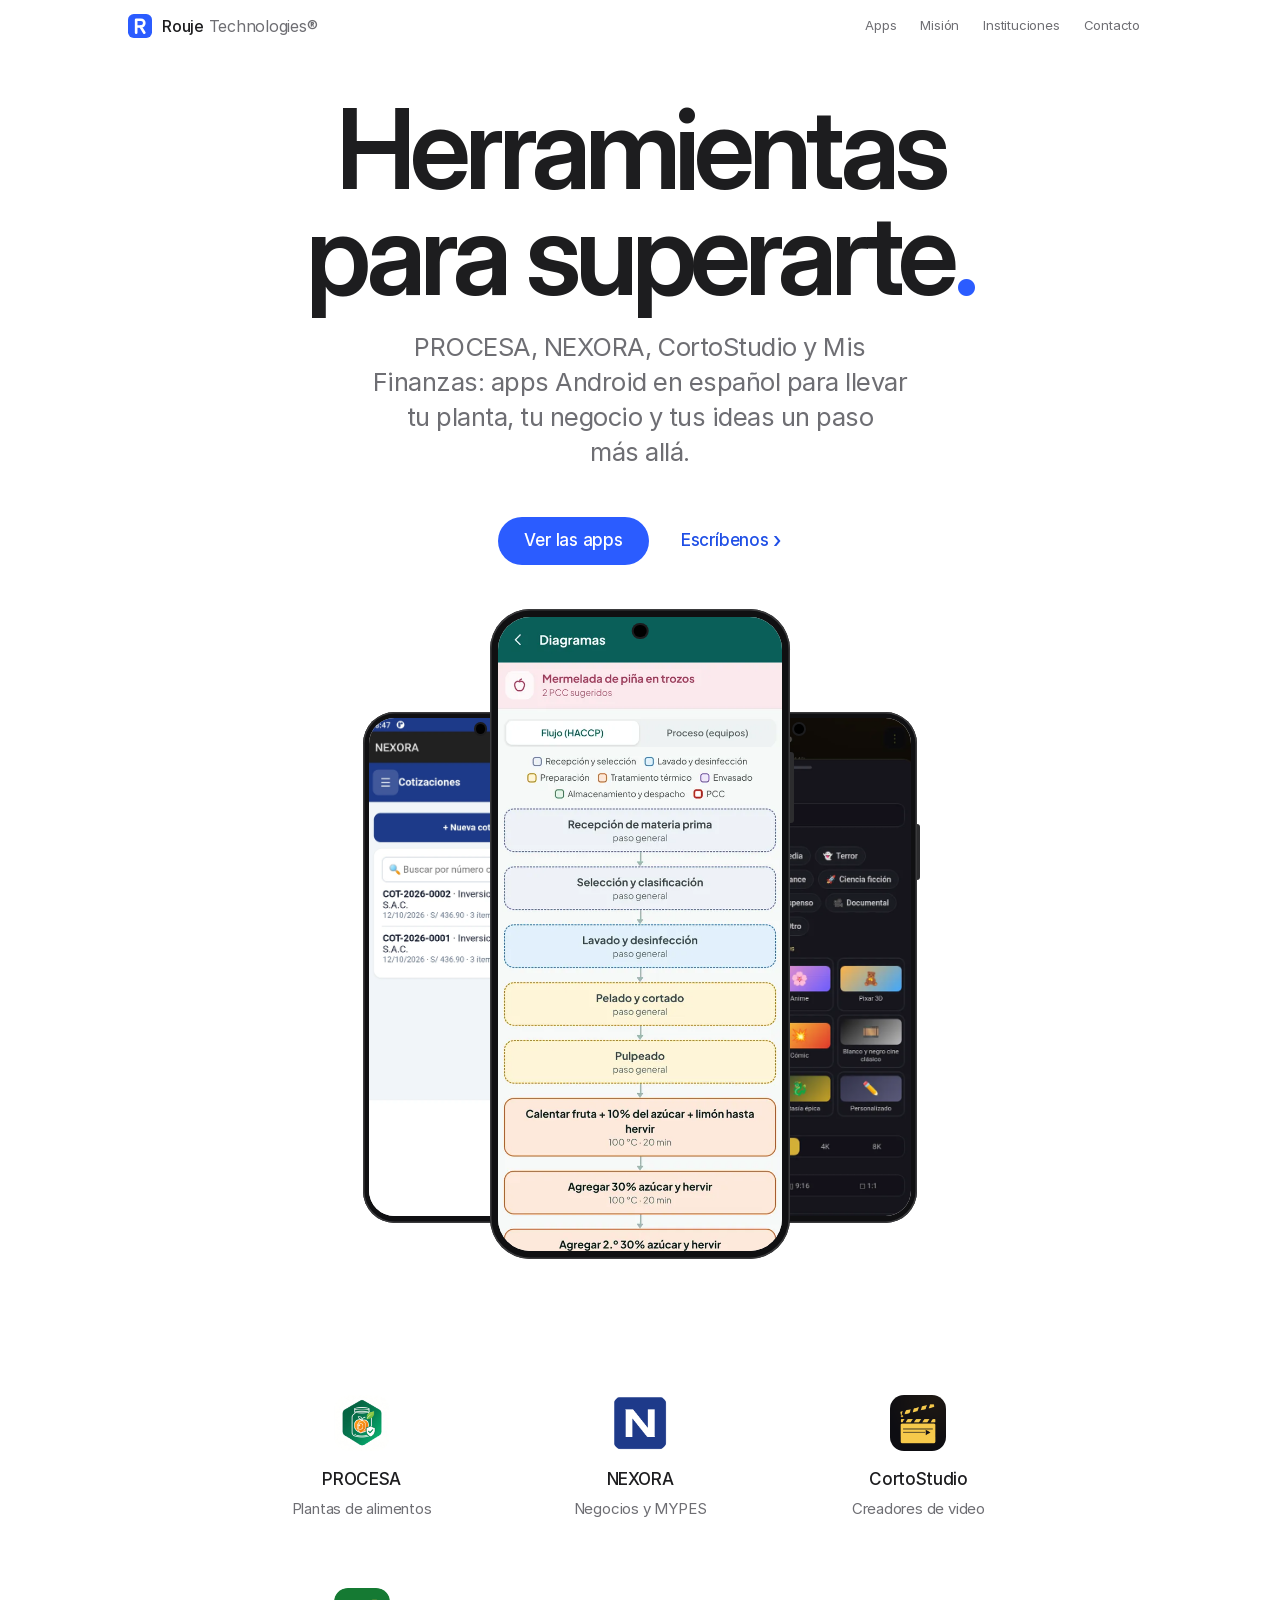
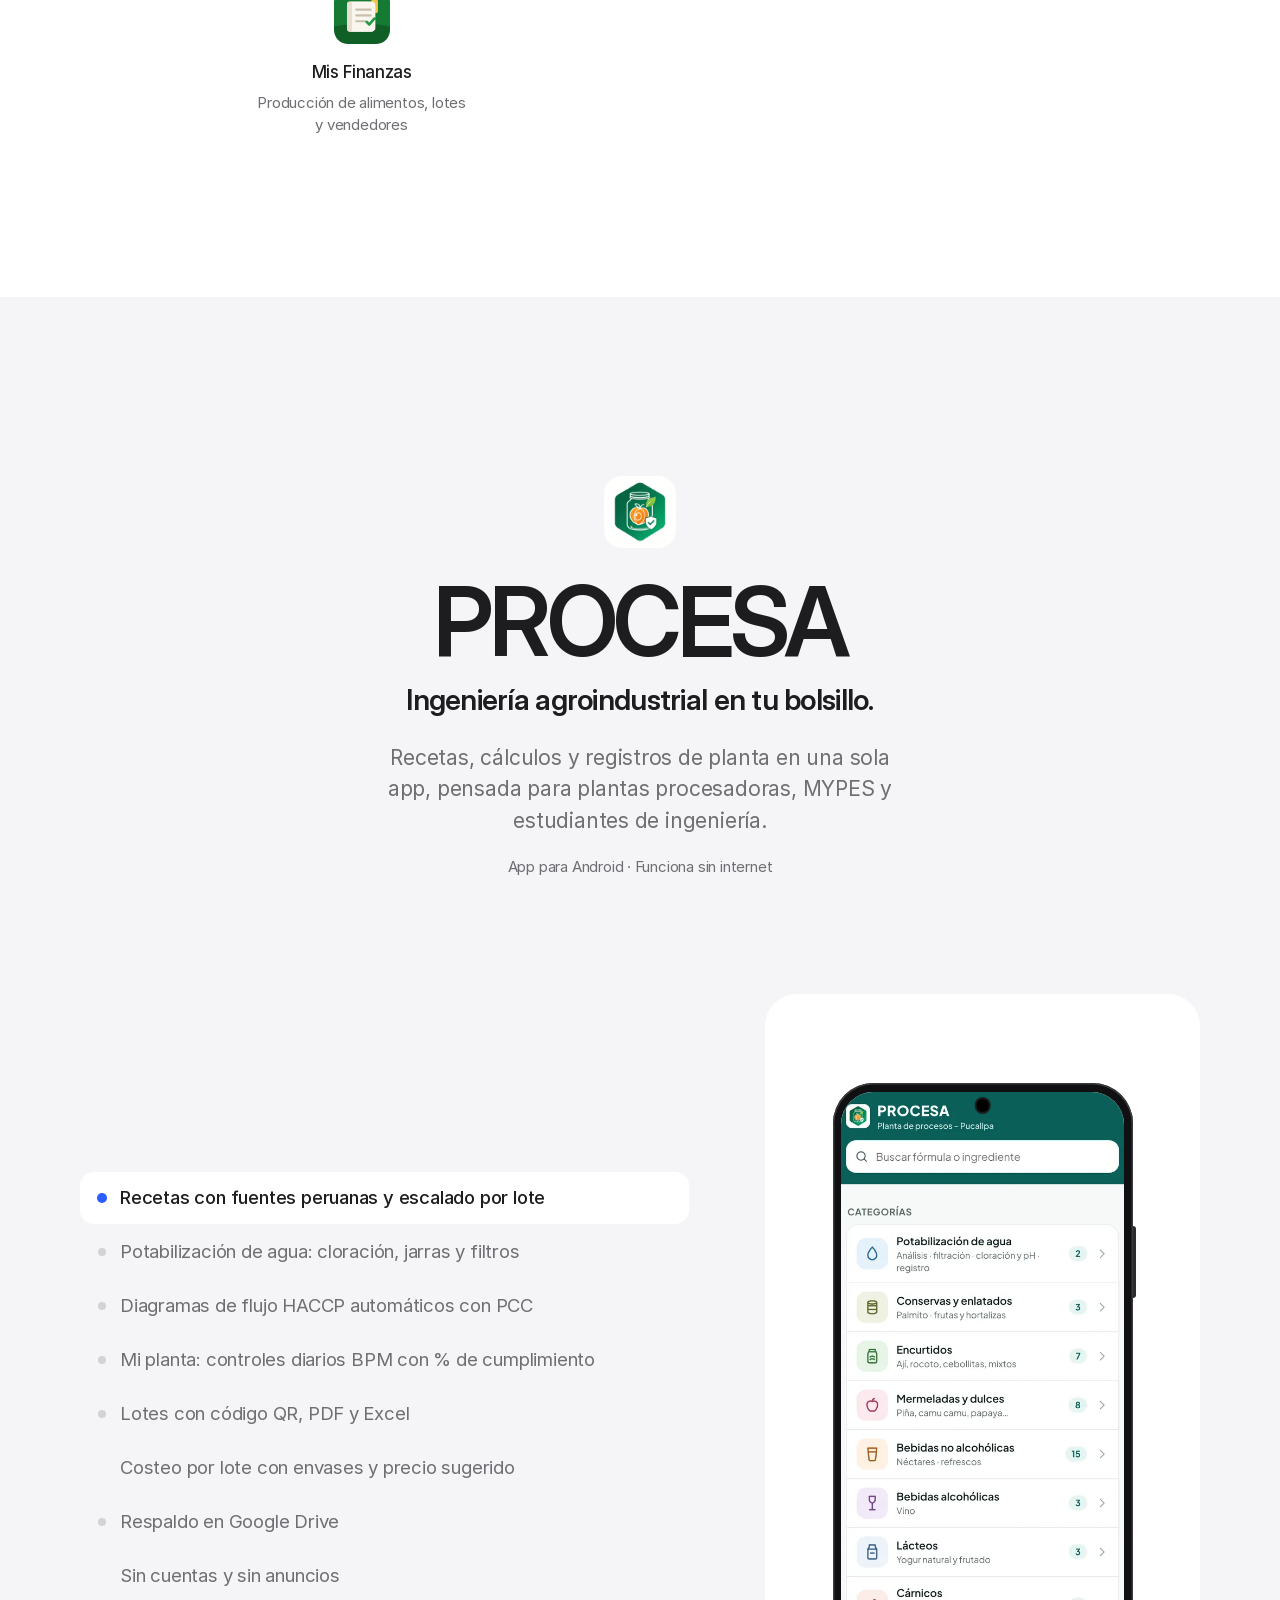
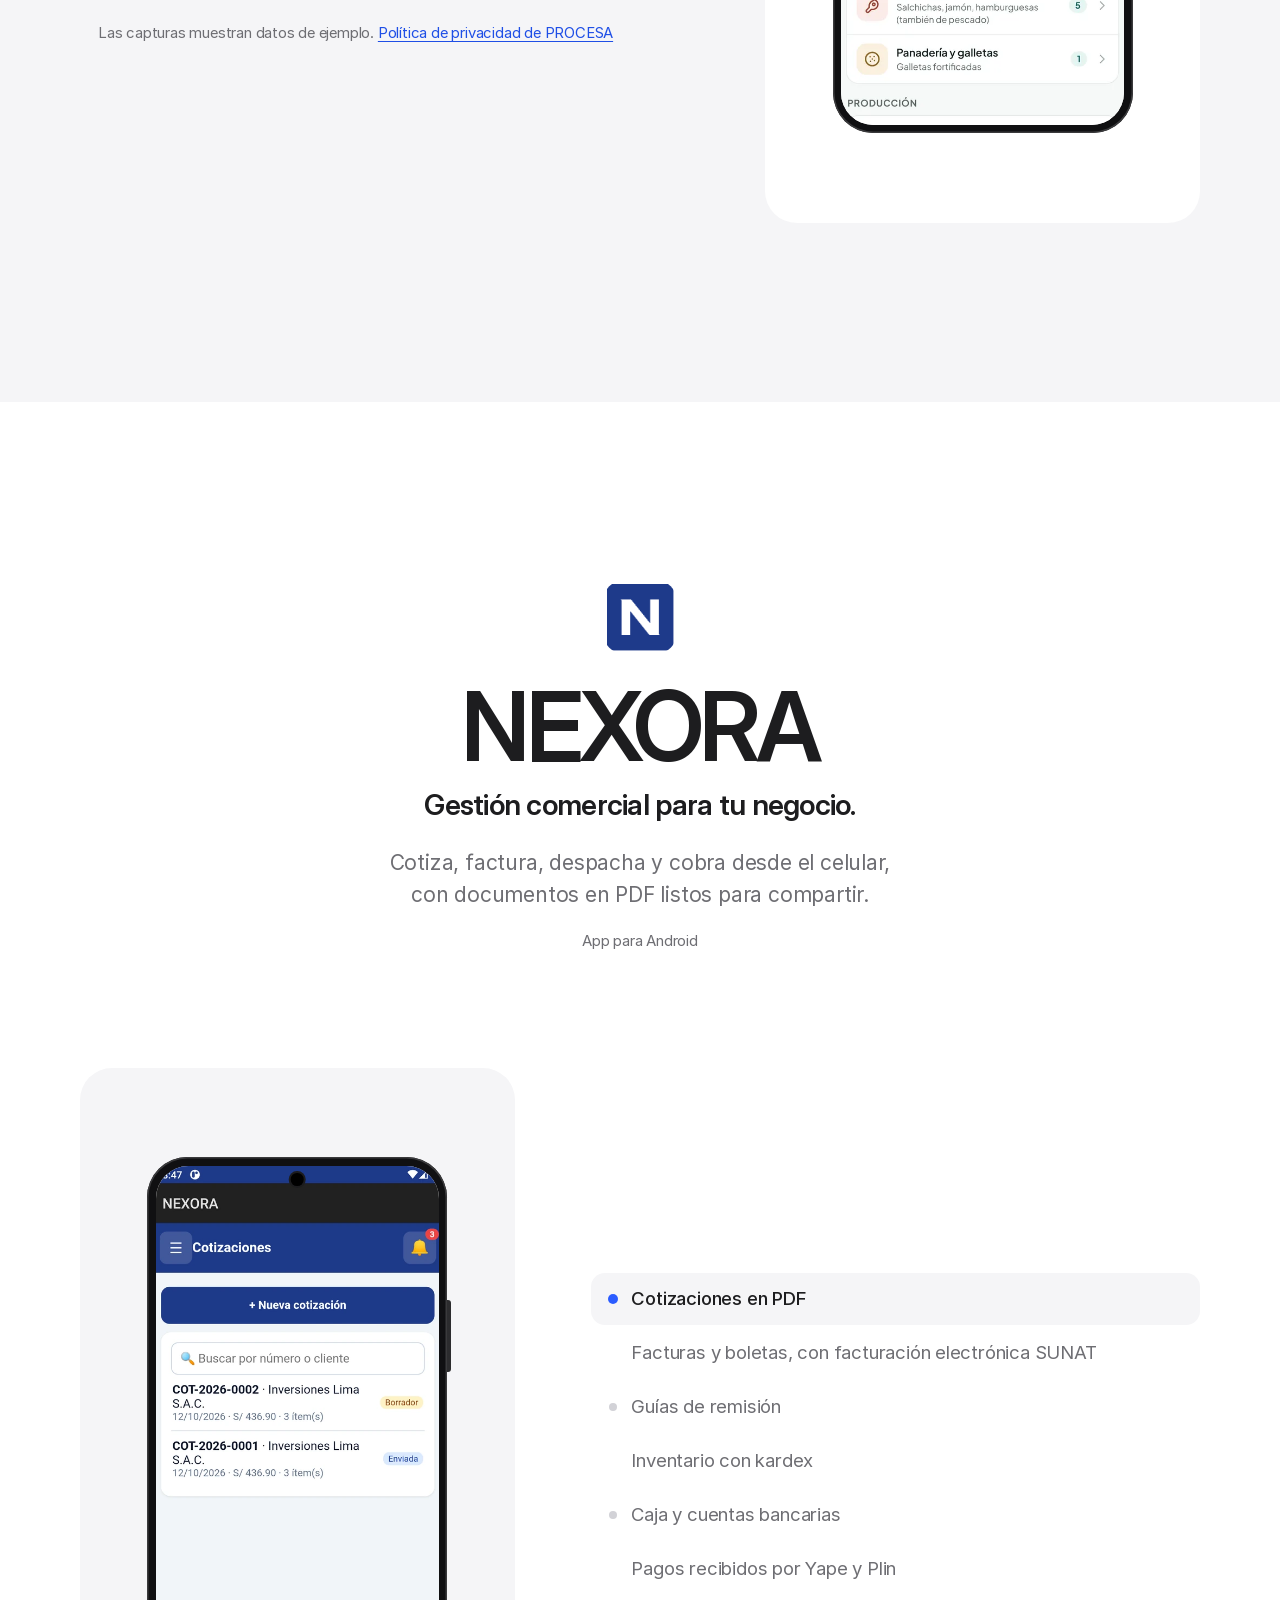
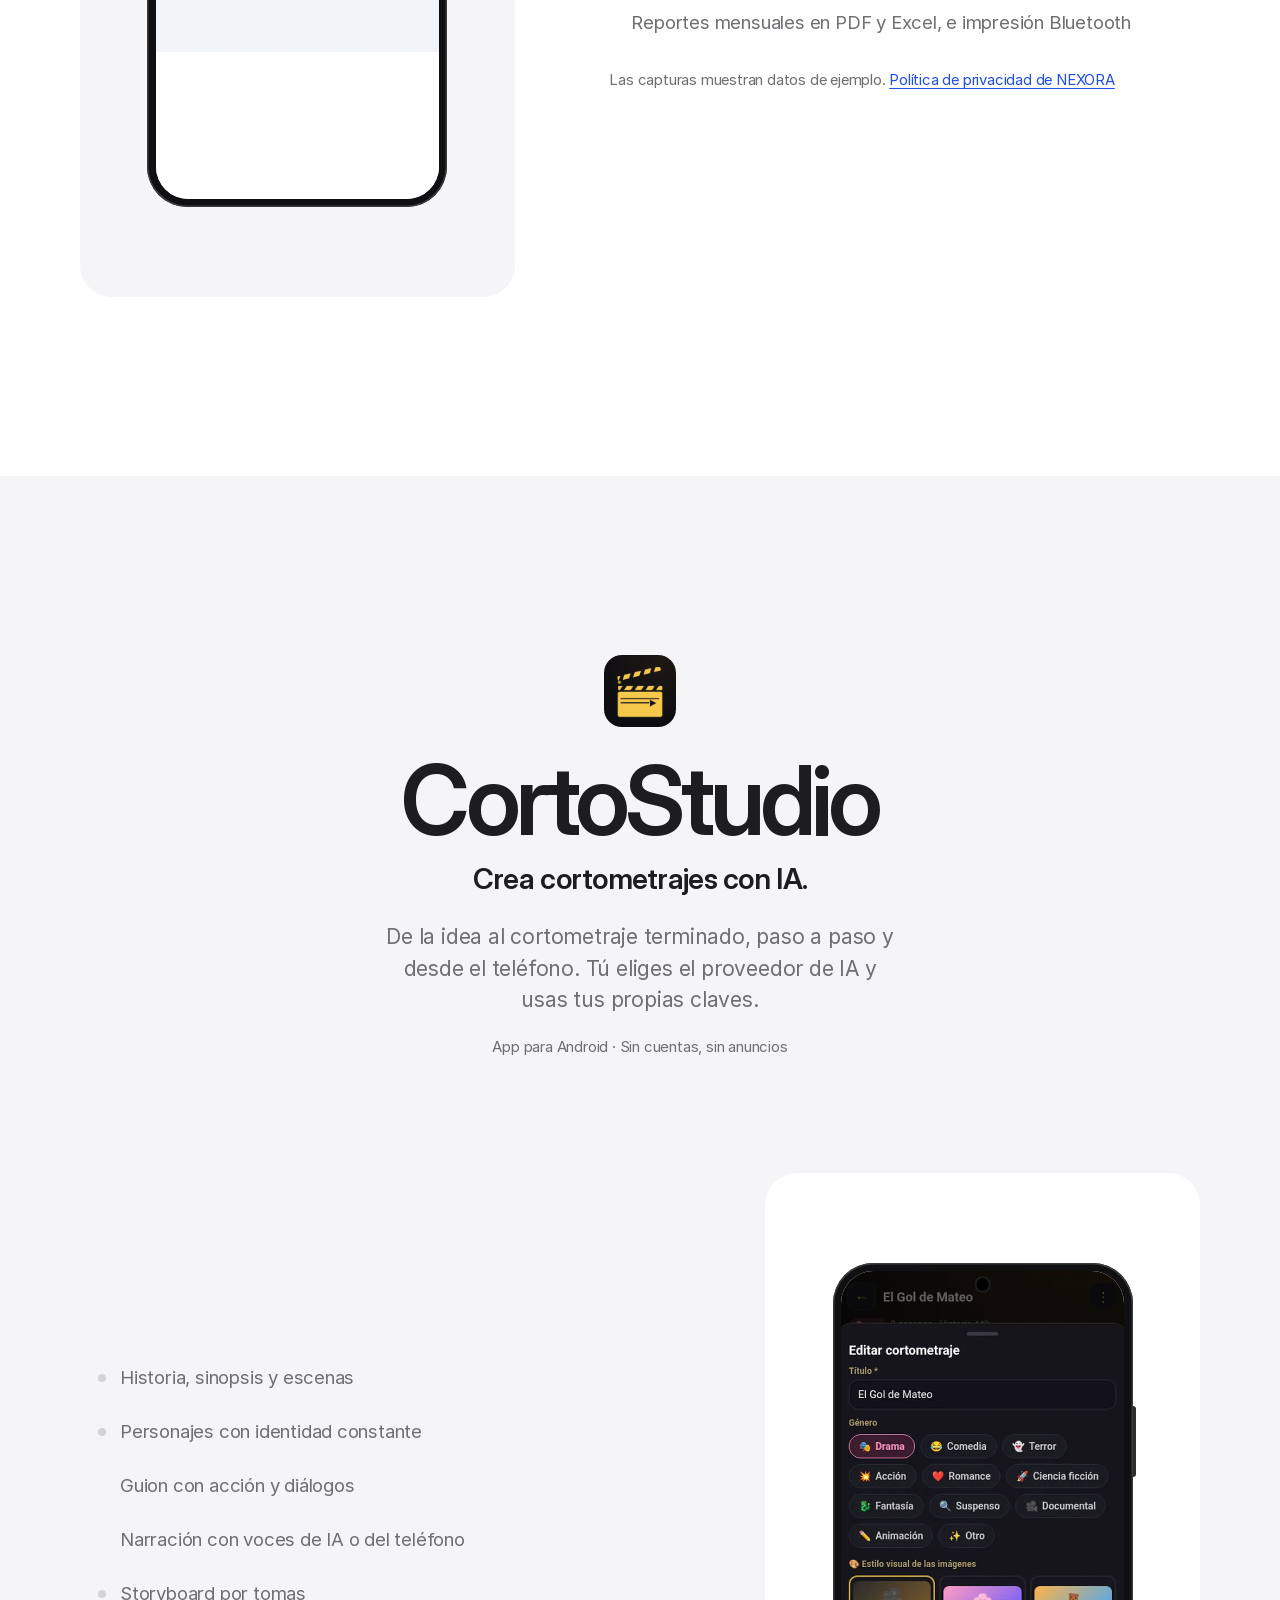
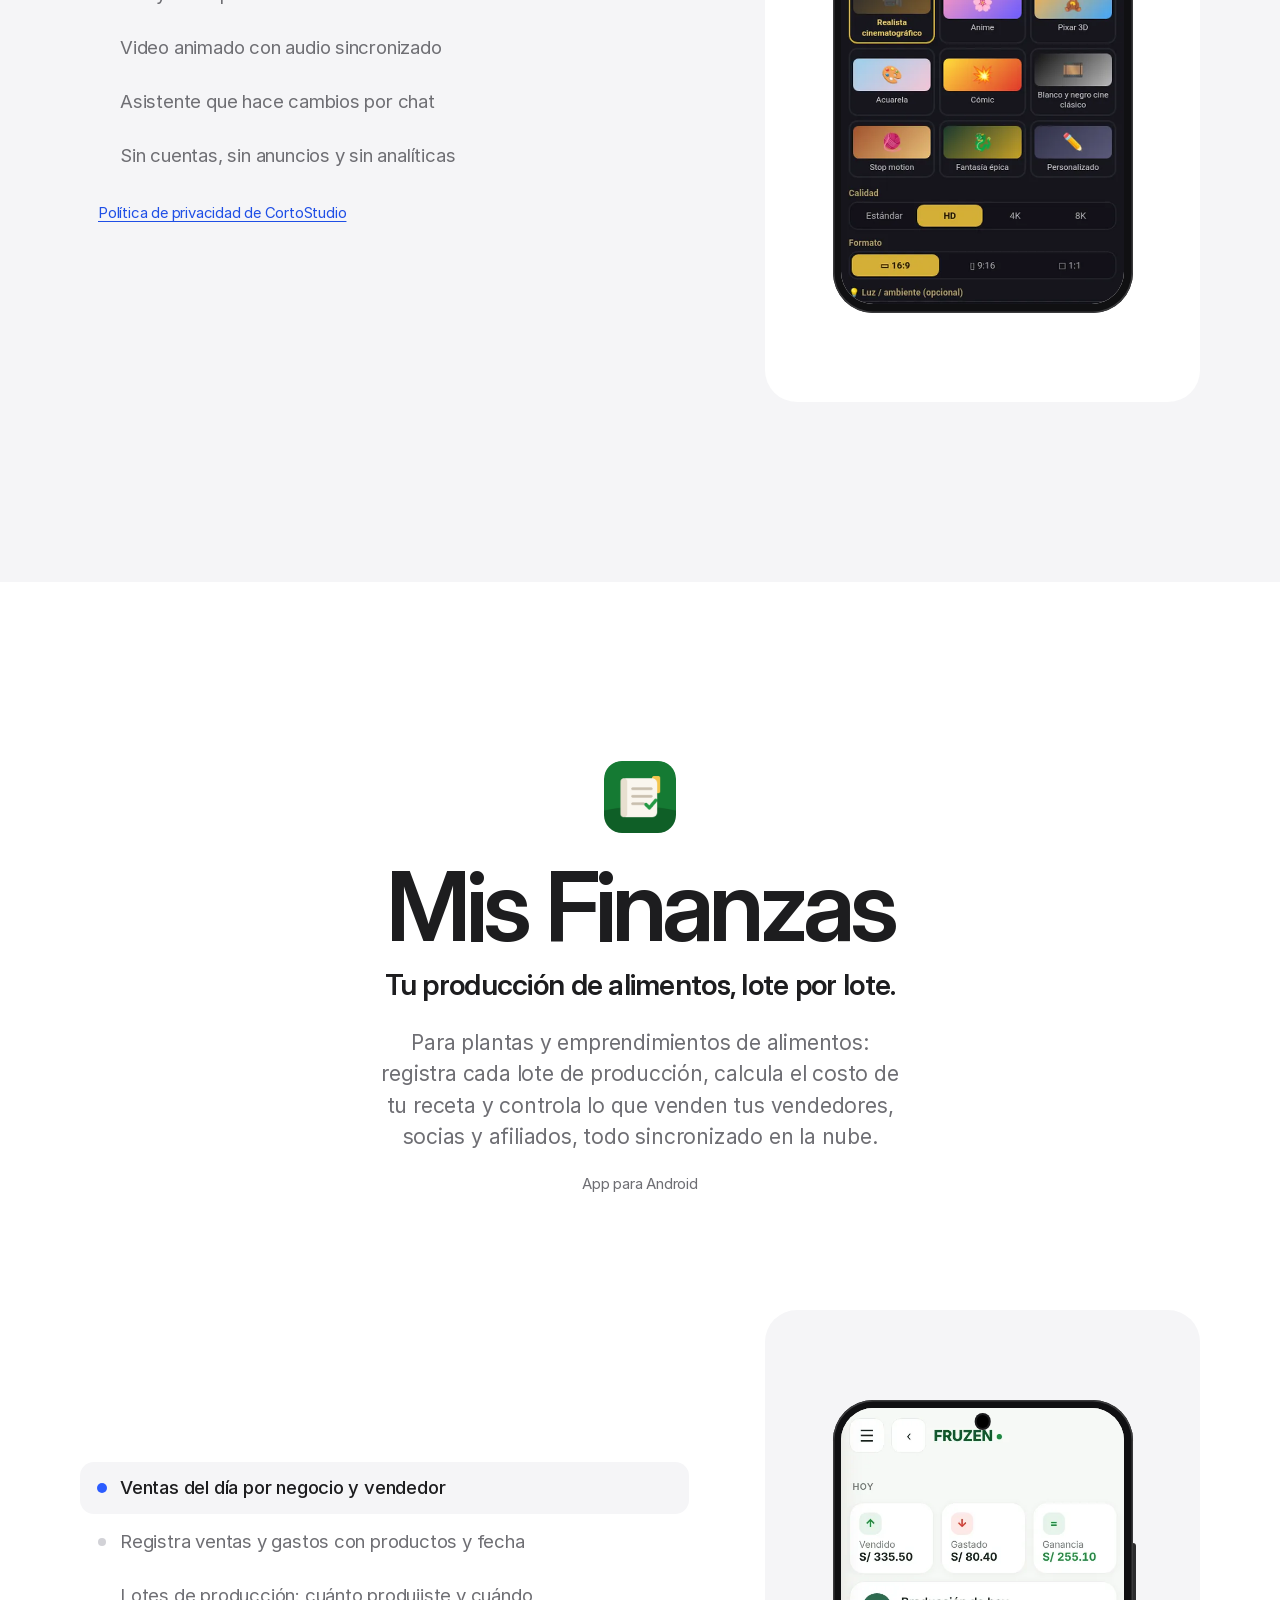
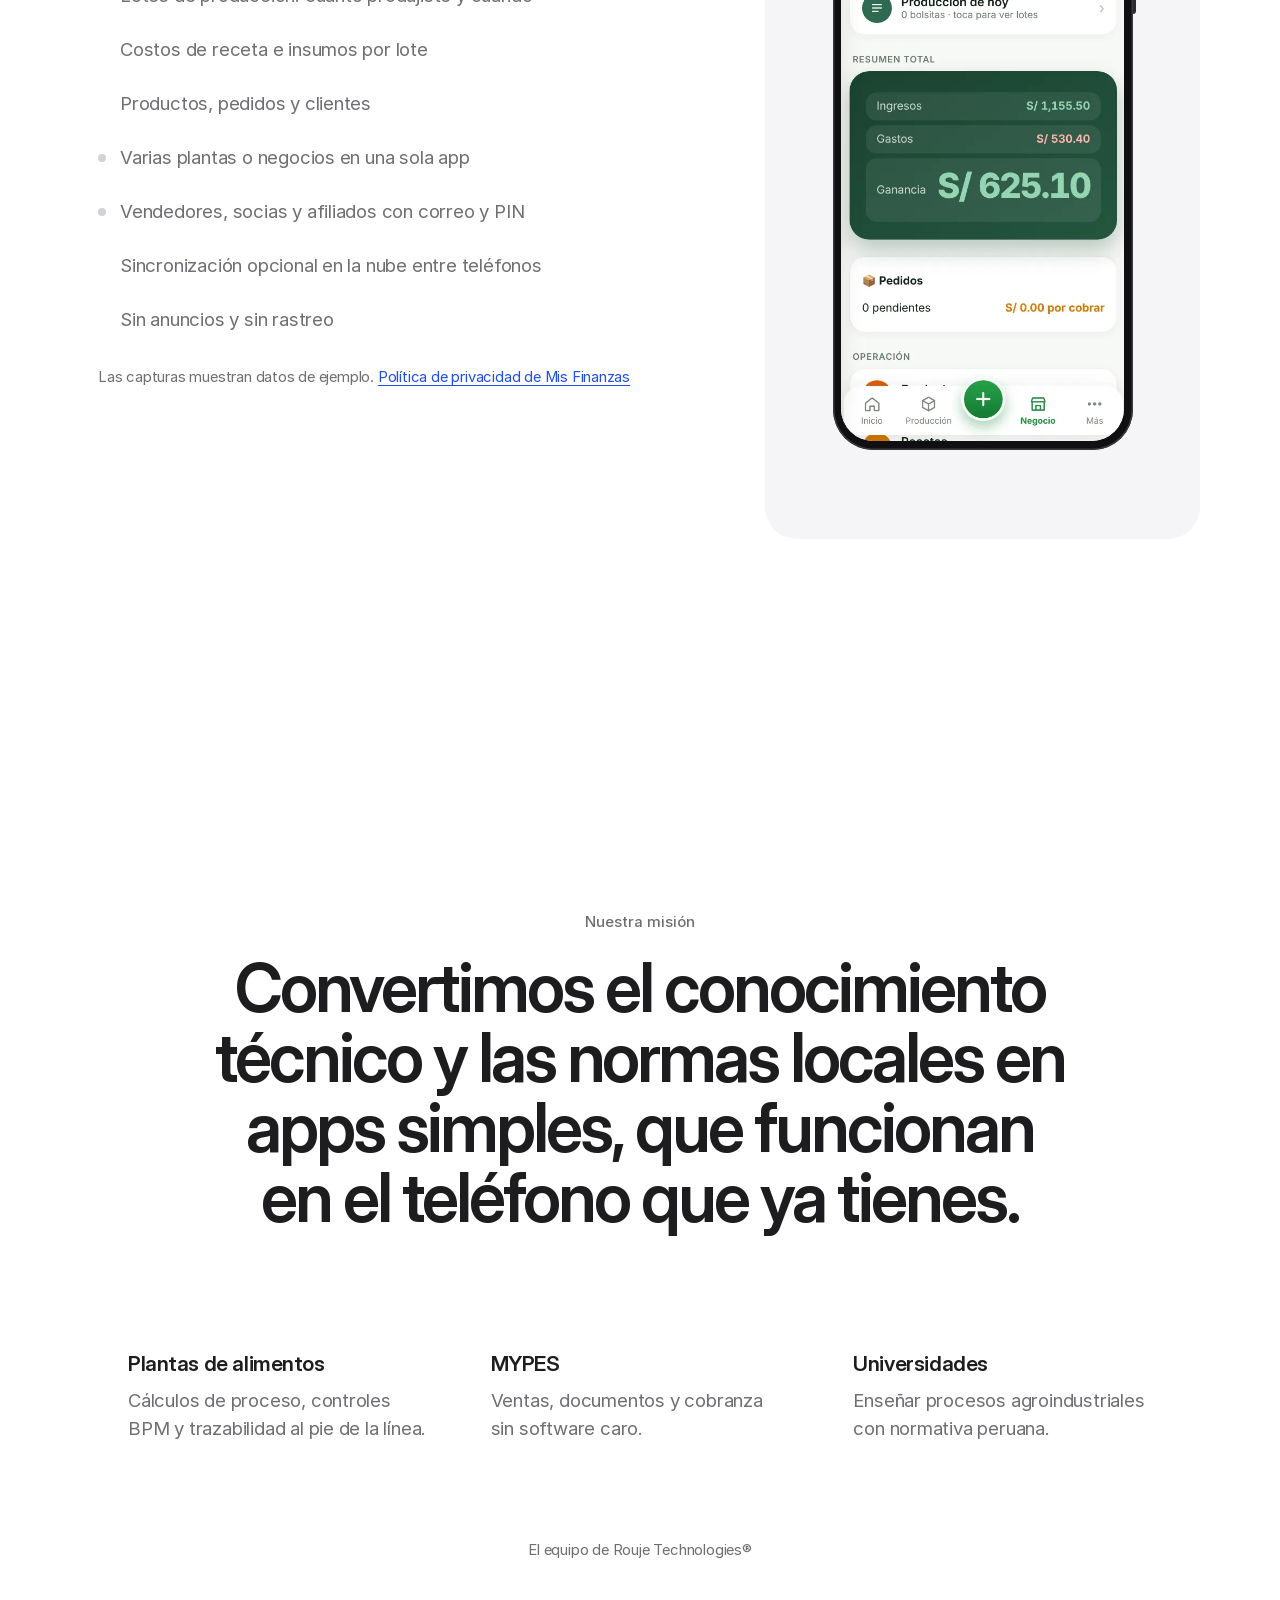
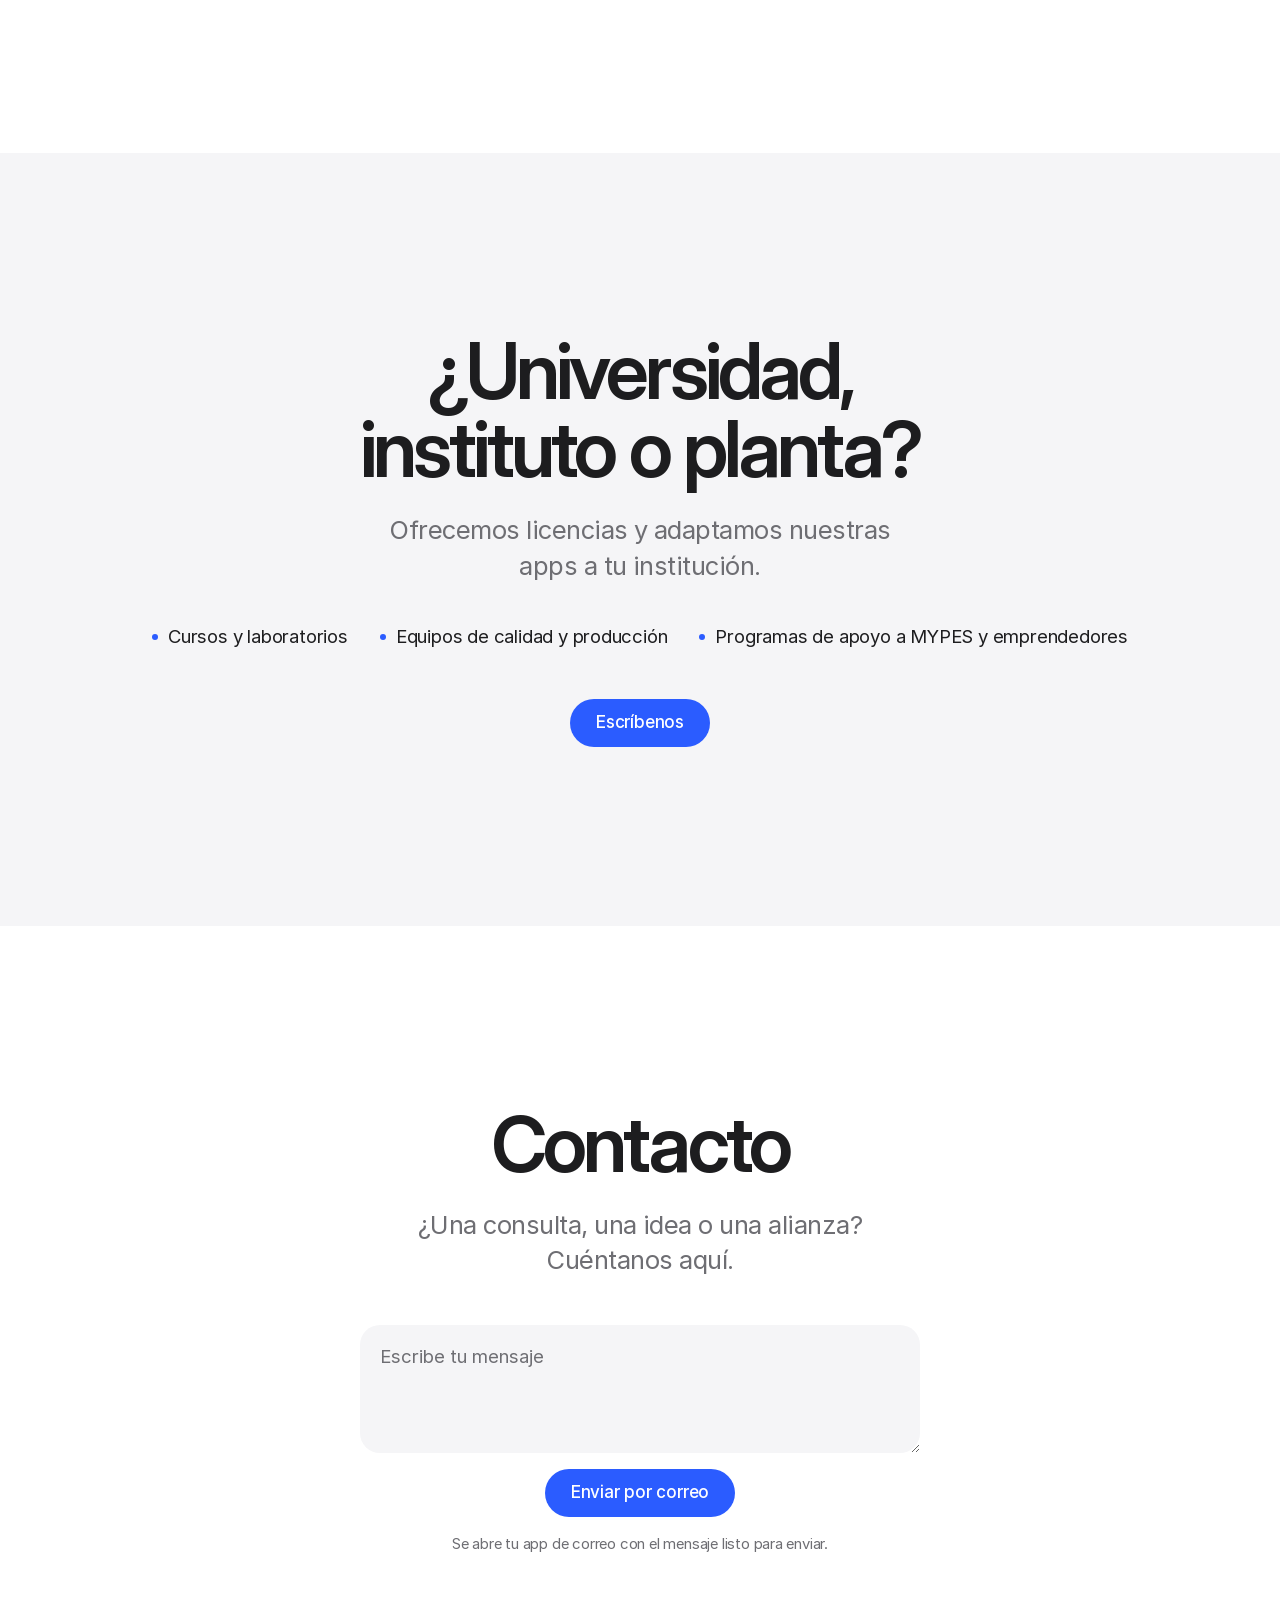
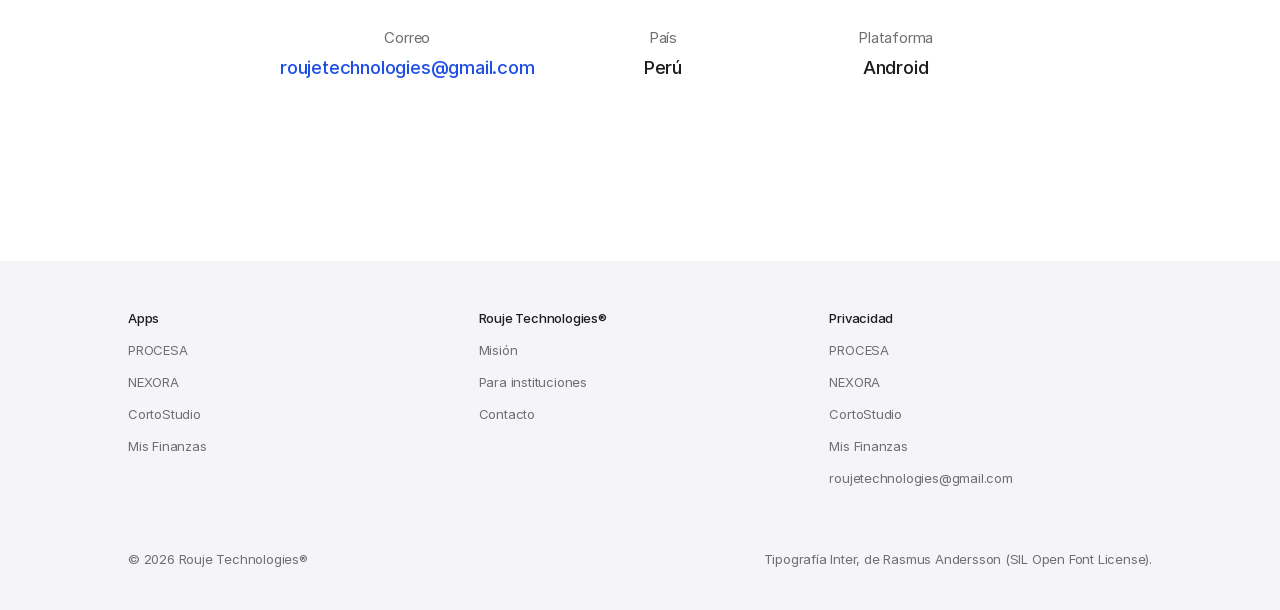
==== index.html @ b70d0c18 "Mis Finanzas: enfoque en producción de alimentos, lotes, costos de receta y vendedores" ====
<!doctype html>
<html lang="es">
<head>
<meta charset="utf-8">
<meta name="viewport" content="width=device-width,initial-scale=1">
<title>Rouje Technologies® · Herramientas para superarte</title>
<meta name="description" content="Rouje Technologies® crea PROCESA, NEXORA, CortoStudio y Mis Finanzas: apps Android en español para la producción de alimentos, negocios y creadores.">
<meta name="theme-color" content="#ffffff">
<link rel="icon" href="assets/favicon.svg" type="image/svg+xml">
<link rel="preload" href="assets/fonts/InterDisplay-SemiBold.woff2" as="font" type="font/woff2" crossorigin>
<link rel="stylesheet" href="assets/site.css">
</head>
<body>
<a class="skip" href="#main">Saltar al contenido</a>
<header class="bar"><div class="bar-in">
  <a class="mark" href="#inicio" aria-label="Rouje Technologies®, inicio"><svg viewBox="0 0 100 100" aria-hidden="true"><rect width="100" height="100" rx="24" fill="#2b5cff"/><path d="M34 78V24h20a14 14 0 0 1 0 28H34M52 52l16 26" fill="none" stroke="#fff" stroke-width="11" stroke-linecap="round" stroke-linejoin="round"/></svg><span><b>Rouje</b> Technologies®</span></a>
  <nav aria-label="Principal"><a href="#apps">Apps</a><a class="wide" href="#mision">Misión</a><a class="wide" href="#instituciones">Instituciones</a><a href="#contacto">Contacto</a></nav>
</div></header>
<main id="main">
<section class="hero" id="inicio" aria-labelledby="hero-t">
  <h1 id="hero-t">Herramientas para superarte<span class="dot">.</span></h1>
  <p class="lead">PROCESA, NEXORA, CortoStudio y Mis Finanzas: apps Android en español para llevar tu planta, tu negocio y tus ideas un paso más allá.</p>
  <p class="cta"><a class="btn" href="#apps">Ver las apps</a><a class="more" href="#contacto">Escríbenos</a></p>
  <div class="stage">
    <figure class="phone back"><img src="assets/img/nexora-cotizacion.webp?v=6" width="540" height="1169" alt="NEXORA: lista de cotizaciones"></figure>
    <figure class="phone front"><img src="assets/img/procesa-diagrama.webp" width="540" height="1169" alt="PROCESA: diagrama de flujo HACCP de una mermelada, con sus puntos críticos de control" fetchpriority="high"></figure>
    <figure class="phone far"><img src="assets/img/corto-inicio.webp" width="540" height="1169" alt="CortoStudio: editar un cortometraje, con título, género y estilo visual"></figure>
  </div>
</section>
<section class="trio" id="apps" aria-labelledby="apps-t">
  <h2 id="apps-t" class="sr">Las cuatro apps</h2>
  <ul>
    <li><a href="#procesa"><img src="assets/img/icon-procesa.png" width="192" height="192" alt="" loading="lazy"><b>PROCESA</b><span>Plantas de alimentos</span></a></li>
    <li><a href="#nexora"><img src="assets/img/icon-nexora.png" width="192" height="192" alt="" loading="lazy"><b>NEXORA</b><span>Negocios y MYPES</span></a></li>
    <li><a href="#cortostudio"><img src="assets/img/icon-corto.png" width="192" height="192" alt="" loading="lazy"><b>CortoStudio</b><span>Creadores de video</span></a></li>
    <li><a href="#misfinanzas"><img src="assets/img/icon-misfinanzas.png?v=2" width="192" height="192" alt="" loading="lazy"><b>Mis Finanzas</b><span>Producción de alimentos, lotes y vendedores</span></a></li>
  </ul>
</section>
<section class="app tone" id="procesa" aria-labelledby="procesa-t">
  <div class="app-head">
    <img src="assets/img/icon-procesa.png" width="192" height="192" alt="" loading="lazy">
    <h2 id="procesa-t">PROCESA</h2>
    <p class="line">Ingeniería agroindustrial en tu bolsillo.</p>
    <p class="desc">Recetas, cálculos y registros de planta en una sola app, pensada para plantas procesadoras, MYPES y estudiantes de ingeniería.</p>
    <p class="meta">App para Android · Funciona sin internet</p>
  </div>
  <div class="show">
    <div class="shot"><figure class="phone "><img src="assets/img/procesa-inicio.webp" width="540" height="1169" alt="PROCESA: categorías de recetas, como potabilización de agua, conservas, encurtidos y lácteos" loading="lazy"></figure></div>
    <div class="list">
      <ul class="feats" aria-label="Funciones de PROCESA: toca una marcada para ver su pantalla"><li><button type="button" class="feat" data-shot="assets/img/procesa-inicio.webp" data-alt="PROCESA: categorías de recetas, como potabilización de agua, conservas, encurtidos y lácteos" aria-pressed="true">Recetas con fuentes peruanas y escalado por lote</button></li><li><button type="button" class="feat" data-shot="assets/img/procesa-agua.webp" data-alt="PROCESA: cálculo de potabilización de agua" aria-pressed="false">Potabilización de agua: cloración, jarras y filtros</button></li><li><button type="button" class="feat" data-shot="assets/img/procesa-diagrama.webp" data-alt="PROCESA: diagrama de flujo HACCP con puntos críticos de control" aria-pressed="false">Diagramas de flujo HACCP automáticos con PCC</button></li><li><button type="button" class="feat" data-shot="assets/img/procesa-control.webp" data-alt="PROCESA: control diario BPM con 94 % de cumplimiento" aria-pressed="false">Mi planta: controles diarios BPM con % de cumplimiento</button></li><li><button type="button" class="feat" data-shot="assets/img/procesa-lotes.webp" data-alt="PROCESA: lotes de producción registrados" aria-pressed="false">Lotes con código QR, PDF y Excel</button></li><li><span class="feat-plain">Costeo por lote con envases y precio sugerido</span></li><li><button type="button" class="feat" data-shot="assets/img/procesa-drive.webp" data-alt="PROCESA: pantalla de respaldo en Google Drive" aria-pressed="false">Respaldo en Google Drive</button></li><li><span class="feat-plain">Sin cuentas y sin anuncios</span></li></ul>
      <p class="note">Las capturas muestran datos de ejemplo. <a href="privacidad-procesa.html">Política de privacidad de PROCESA</a></p>
    </div>
  </div>
</section>
<section class="app " id="nexora" aria-labelledby="nexora-t">
  <div class="app-head">
    <img src="assets/img/icon-nexora.png" width="192" height="192" alt="" loading="lazy">
    <h2 id="nexora-t">NEXORA</h2>
    <p class="line">Gestión comercial para tu negocio.</p>
    <p class="desc">Cotiza, factura, despacha y cobra desde el celular, con documentos en PDF listos para compartir.</p>
    <p class="meta">App para Android</p>
  </div>
  <div class="show rev">
    <div class="shot"><figure class="phone "><img src="assets/img/nexora-cotizacion.webp?v=6" width="540" height="1169" alt="NEXORA: lista de cotizaciones" loading="lazy"></figure></div>
    <div class="list">
      <ul class="feats" aria-label="Funciones de NEXORA: toca una marcada para ver su pantalla"><li><button type="button" class="feat" data-shot="assets/img/nexora-cotizacion.webp?v=6" data-alt="NEXORA: lista de cotizaciones" aria-pressed="true">Cotizaciones en PDF</button></li><li><span class="feat-plain">Facturas y boletas, con facturación electrónica SUNAT</span></li><li><button type="button" class="feat" data-shot="assets/img/nexora-guia.webp?v=6" data-alt="NEXORA: guía de remisión" aria-pressed="false">Guías de remisión</button></li><li><span class="feat-plain">Inventario con kardex</span></li><li><button type="button" class="feat" data-shot="assets/img/nexora-saldos.webp?v=6" data-alt="NEXORA: caja y saldos por cuenta bancaria" aria-pressed="false">Caja y cuentas bancarias</button></li><li><span class="feat-plain">Pagos recibidos por Yape y Plin</span></li><li><span class="feat-plain">Reportes mensuales en PDF y Excel, e impresión Bluetooth</span></li></ul>
      <p class="note">Las capturas muestran datos de ejemplo. <a href="privacidad-nexora.html">Política de privacidad de NEXORA</a></p>
    </div>
  </div>
</section>
<section class="app tone" id="cortostudio" aria-labelledby="cortostudio-t">
  <div class="app-head">
    <img src="assets/img/icon-corto.png" width="192" height="192" alt="" loading="lazy">
    <h2 id="cortostudio-t">CortoStudio</h2>
    <p class="line">Crea cortometrajes con IA.</p>
    <p class="desc">De la idea al cortometraje terminado, paso a paso y desde el teléfono. Tú eliges el proveedor de IA y usas tus propias claves.</p>
    <p class="meta">App para Android · Sin cuentas, sin anuncios</p>
  </div>
  <div class="show">
    <div class="shot"><figure class="phone "><img src="assets/img/corto-inicio.webp" width="540" height="1169" alt="CortoStudio: editar un cortometraje, con título, género y estilo visual" loading="lazy"></figure></div>
    <div class="list">
      <ul class="feats" aria-label="Funciones de CortoStudio: toca una marcada para ver su pantalla"><li><button type="button" class="feat" data-shot="assets/img/corto-historia.webp" data-alt="CortoStudio: editor de la historia de un cortometraje" aria-pressed="false">Historia, sinopsis y escenas</button></li><li><button type="button" class="feat" data-shot="assets/img/corto-personajes.webp" data-alt="CortoStudio: lista de personajes" aria-pressed="false">Personajes con identidad constante</button></li><li><span class="feat-plain">Guion con acción y diálogos</span></li><li><span class="feat-plain">Narración con voces de IA o del teléfono</span></li><li><button type="button" class="feat" data-shot="assets/img/corto-storyboard.webp" data-alt="CortoStudio: storyboard con tomas numeradas" aria-pressed="false">Storyboard por tomas</button></li><li><span class="feat-plain">Video animado con audio sincronizado</span></li><li><span class="feat-plain">Asistente que hace cambios por chat</span></li><li><span class="feat-plain">Sin cuentas, sin anuncios y sin analíticas</span></li></ul>
      <p class="note"><a href="privacidad-cortostudio.html">Política de privacidad de CortoStudio</a></p>
    </div>
  </div>
</section>
<section class="app " id="misfinanzas" aria-labelledby="misfinanzas-t">
  <div class="app-head">
    <img src="assets/img/icon-misfinanzas.png?v=2" width="192" height="192" alt="" loading="lazy">
    <h2 id="misfinanzas-t">Mis Finanzas</h2>
    <p class="line">Tu producción de alimentos, lote por lote.</p>
    <p class="desc">Para plantas y emprendimientos de alimentos: registra cada lote de producción, calcula el costo de tu receta y controla lo que venden tus vendedores, socias y afiliados, todo sincronizado en la nube.</p>
    <p class="meta">App para Android</p>
  </div>
  <div class="show">
    <div class="shot"><figure class="phone "><img src="assets/img/misfinanzas-negocio.webp" width="540" height="1169" alt="Mis Finanzas: caja del día de un negocio con vendido, gastado y ganancia" loading="lazy"></figure></div>
    <div class="list">
      <ul class="feats" aria-label="Funciones de Mis Finanzas: toca una marcada para ver su pantalla"><li><button type="button" class="feat" data-shot="assets/img/misfinanzas-negocio.webp" data-alt="Mis Finanzas: caja del día de un negocio con vendido, gastado y ganancia" aria-pressed="true">Ventas del día por negocio y vendedor</button></li><li><button type="button" class="feat" data-shot="assets/img/misfinanzas-movimiento.webp" data-alt="Mis Finanzas: formulario Nuevo movimiento con productos, monto y fecha" aria-pressed="false">Registra ventas y gastos con productos y fecha</button></li><li><span class="feat-plain">Lotes de producción: cuánto produjiste y cuándo</span></li><li><span class="feat-plain">Costos de receta e insumos por lote</span></li><li><span class="feat-plain">Productos, pedidos y clientes</span></li><li><button type="button" class="feat" data-shot="assets/img/misfinanzas-inicio.webp" data-alt="Mis Finanzas: inicio con la ganancia del día, ingresos, gastos y accesos rápidos" aria-pressed="false">Varias plantas o negocios en una sola app</button></li><li><button type="button" class="feat" data-shot="assets/img/misfinanzas-acceso.webp" data-alt="Mis Finanzas: pantalla de acceso «¡Hola de nuevo!» con correo y PIN" aria-pressed="false">Vendedores, socias y afiliados con correo y PIN</button></li><li><span class="feat-plain">Sincronización opcional en la nube entre teléfonos</span></li><li><span class="feat-plain">Sin anuncios y sin rastreo</span></li></ul>
      <p class="note">Las capturas muestran datos de ejemplo. <a href="privacidad-misfinanzas.html">Política de privacidad de Mis Finanzas</a></p>
    </div>
  </div>
</section>
<section class="mision" id="mision" aria-labelledby="mision-t">
  <h2 id="mision-t">Nuestra misión</h2>
  <p class="statement">Convertimos el conocimiento técnico y las normas locales en apps simples, que funcionan en el teléfono que ya tienes.</p>
  <ul class="pillars">
    <li><h3>Plantas de alimentos</h3><p>Cálculos de proceso, controles BPM y trazabilidad al pie de la línea.</p></li>
    <li><h3>MYPES</h3><p>Ventas, documentos y cobranza sin software caro.</p></li>
    <li><h3>Universidades</h3><p>Enseñar procesos agroindustriales con normativa peruana.</p></li>
  </ul>
  <p class="sign">El equipo de Rouje Technologies®</p>
</section>
<section class="inst tone" id="instituciones" aria-labelledby="inst-t">
  <h2 id="inst-t">¿Universidad, instituto o planta?</h2>
  <p class="lead">Ofrecemos licencias y adaptamos nuestras apps a tu institución.</p>
  <ul class="uses"><li>Cursos y laboratorios</li><li>Equipos de calidad y producción</li><li>Programas de apoyo a MYPES y emprendedores</li></ul>
  <p class="cta"><a class="btn" href="mailto:roujetechnologies@gmail.com?subject=Rouje%20Technologies%20-%20Instituciones">Escríbenos</a></p>
</section>
<section class="contact" id="contacto" aria-labelledby="contact-t">
  <h2 id="contact-t">Contacto</h2>
  <p class="lead">¿Una consulta, una idea o una alianza? Cuéntanos aquí.</p>
  <form class="composer" action="mailto:roujetechnologies@gmail.com" method="get" enctype="text/plain">
    <label class="sr" for="msg">Tu mensaje</label>
    <textarea id="msg" name="body" rows="3" placeholder="Escribe tu mensaje" required></textarea>
    <input type="hidden" name="subject" value="Contacto desde la web de Rouje Technologies">
    <button class="btn" type="submit">Enviar por correo</button>
  </form>
  <p class="hint">Se abre tu app de correo con el mensaje listo para enviar.</p>
  <dl class="facts">
    <div><dt>Correo</dt><dd><a href="mailto:roujetechnologies@gmail.com">roujetechnologies@gmail.com</a></dd></div>
    <div><dt>País</dt><dd>Perú</dd></div>
    <div><dt>Plataforma</dt><dd>Android</dd></div>
  </dl>
</section>
</main>
<footer class="foot"><div class="foot-in">
  <nav class="foot-cols" aria-label="Pie de página">
    <div><p>Apps</p><a href="#procesa">PROCESA</a><a href="#nexora">NEXORA</a><a href="#cortostudio">CortoStudio</a><a href="#misfinanzas">Mis Finanzas</a></div>
    <div><p>Rouje Technologies®</p><a href="#mision">Misión</a><a href="#instituciones">Para instituciones</a><a href="#contacto">Contacto</a></div>
    <div><p>Privacidad</p><a href="privacidad-procesa.html">PROCESA</a><a href="privacidad-nexora.html">NEXORA</a><a href="privacidad-cortostudio.html">CortoStudio</a><a href="privacidad-misfinanzas.html">Mis Finanzas</a><a href="mailto:roujetechnologies@gmail.com">roujetechnologies@gmail.com</a></div>
  </nav>
  <p class="legal-line"><span>© 2026 Rouje Technologies®</span><span>Tipografía Inter, de Rasmus Andersson (SIL Open Font License).</span></p>
</div></footer>
<script src="assets/site.js" defer></script>
</body>
</html>
---- assets/site.css ----
/* Rouje Technologies® v3 — white, sparse, electric-blue accent. No build step. */
@font-face { font-family: "Inter"; src: url("fonts/Inter-Regular.woff2") format("woff2"); font-weight: 400; font-display: swap; }
@font-face { font-family: "Inter"; src: url("fonts/Inter-Medium.woff2") format("woff2"); font-weight: 500 600; font-display: swap; }
@font-face { font-family: "Inter Display"; src: url("fonts/InterDisplay-SemiBold.woff2") format("woff2"); font-weight: 600; font-display: swap; }
@view-transition { navigation: auto; }

:root {
  --bg: #ffffff;
  --tone: #f5f5f7;
  --ink: #1d1d1f;
  --ink-2: #6e6e73;
  --dot-off: #d2d2d7;
  --accent: #2b5cff; --accent-hover: #1f4fe6; --accent-text: #1f4fe6;
  --display: "Inter Display", "SF Pro Display", -apple-system, system-ui, sans-serif;
  --text: "Inter", "SF Pro Text", -apple-system, system-ui, sans-serif;
  --step-small: clamp(.875rem, .85rem + .1vw, .9375rem);
  --step-body: clamp(1.0625rem, 1rem + .2vw, 1.1875rem);
  --step-lead: clamp(1.125rem, .95rem + .8vw, 1.75rem);
  --step-head: clamp(3rem, 1.2rem + 6vw, 6rem);
  --step-display: clamp(3.25rem, 1rem + 7.4vw, 7.5rem);
  --edge: clamp(20px, 4vw, 48px);
  --max: 1120px;
  --ease: cubic-bezier(.16, 1, .3, 1);
}
*, *::before, *::after { box-sizing: border-box; }
html { -webkit-text-size-adjust: 100%; scroll-behavior: smooth; scroll-padding-top: 64px; }
@media (prefers-reduced-motion: reduce) { html { scroll-behavior: auto; } }
body { margin: 0; background: var(--bg); color: var(--ink); font: 400 var(--step-body)/1.5 var(--text); letter-spacing: -.011em; -webkit-font-smoothing: antialiased; overflow-x: clip; }
img { display: block; max-width: 100%; height: auto; }
a { color: inherit; }
h1, h2, h3 { font-family: var(--display); font-weight: 600; margin: 0; text-wrap: balance; }
p { margin: 0; text-wrap: pretty; }
ul { list-style: none; margin: 0; padding: 0; }
:focus-visible { outline: 3px solid var(--accent); outline-offset: 3px; border-radius: 6px; }
.sr { position: absolute; width: 1px; height: 1px; overflow: hidden; clip-path: inset(50%); white-space: nowrap; }
.skip { position: absolute; left: 12px; top: -80px; z-index: 30; background: var(--ink); color: #fff; padding: 12px 16px; border-radius: 10px; }
.skip:focus { top: 12px; }
.tone { background: var(--tone); }

/* header: one quiet line, frosted on scroll */
.bar { position: sticky; top: 0; z-index: 20; background: rgb(255 255 255 / .82); backdrop-filter: saturate(180%) blur(20px); -webkit-backdrop-filter: saturate(180%) blur(20px); }
.bar-in { max-width: var(--max); margin: 0 auto; padding: 4px var(--edge); display: flex; align-items: center; justify-content: space-between; gap: 16px; }
.mark { display: inline-flex; align-items: center; gap: 10px; min-height: 44px; text-decoration: none; font-size: 1rem; letter-spacing: -.015em; color: var(--ink-2); white-space: nowrap; }
.mark svg { width: 24px; height: 24px; flex: none; }
.mark b { font-weight: 600; color: var(--ink); }
.bar nav { display: flex; }
.bar nav a { display: inline-flex; align-items: center; min-height: 44px; padding: 0 12px; font-size: .8125rem; color: var(--ink-2); text-decoration: none; transition: color .2s; }
.bar nav a:hover { color: var(--ink); }
@media (max-width: 699px) { .bar nav .wide { display: none; } .bar nav a { padding: 0 8px; } }

/* buttons and links */
.cta { display: flex; flex-wrap: wrap; align-items: center; justify-content: center; gap: 12px 32px; }
.btn { all: unset; box-sizing: border-box; cursor: pointer; display: inline-flex; align-items: center; justify-content: center; min-height: 48px; padding: 0 26px; border-radius: 980px; background: var(--accent); color: #fff; font-weight: 500; font-size: 1.0625rem; transition: background-color .2s, transform .3s var(--ease); }
.btn:hover { background: var(--accent-hover); }
.btn:active { transform: scale(.97); }
.btn:focus-visible { outline: 3px solid var(--accent); outline-offset: 3px; }
.more { display: inline-flex; align-items: center; gap: 4px; min-height: 44px; color: var(--accent-text); text-decoration: none; font-weight: 500; font-size: 1.0625rem; }
.more::after { content: "›"; font-size: 1.25em; line-height: 1; transition: translate .3s var(--ease); }
.more:hover::after { translate: 3px 0; }

/* phone frame: an Android handset drawn in CSS around a real screenshot */
.phone { --w: 260px; position: relative; width: var(--w); aspect-ratio: 1080 / 2340; margin: 0; padding: calc(var(--w) * .028); border-radius: calc(var(--w) * .135); background: #101012; box-shadow: inset 0 0 0 1.5px #3a3a3c; flex: none; } /* taste-skill-ignore: inset ring is the handset's metal edge, not a drop shadow */
.phone::before { content: ""; position: absolute; right: calc(var(--w) * -.012); top: 22%; width: calc(var(--w) * .012); height: 11%; border-radius: 0 3px 3px 0; background: #2c2c2e; }
.phone::after { content: ""; position: absolute; left: 50%; top: calc(var(--w) * .052); width: calc(var(--w) * .042); aspect-ratio: 1; translate: -50% 0; border-radius: 50%; background: #000; box-shadow: 0 0 0 2px #1c1c1e; } /* taste-skill-ignore: camera ring */
.phone img { width: 100%; height: 100%; object-fit: cover; object-position: top; border-radius: calc(var(--w) * .108); background: #fff; }
/* hero */
.hero { max-width: 1100px; margin: 0 auto; padding: clamp(64px, 8vw, 104px) var(--edge) 0; text-align: center; }
.hero h1 { font-size: var(--step-display); line-height: .96; letter-spacing: -.055em; max-width: 11ch; margin: 0 auto; }
.hero h1 .dot { color: var(--accent); }
.hero .lead { font-size: var(--step-lead); line-height: 1.38; letter-spacing: -.02em; max-width: 32ch; margin: clamp(24px, 3vw, 36px) auto 0; color: var(--ink-2); }
.hero .cta { margin-top: clamp(32px, 4vw, 48px); }
.stage { display: flex; justify-content: center; align-items: flex-end; margin-top: clamp(64px, 7vw, 88px); }
.stage .phone { z-index: 1; }
@media (min-width: 900px) and (max-height: 920px) { .hero { padding-top: 44px; } .hero h1 { font-size: min(var(--step-display), 14.5vh); } .hero .lead { margin-top: 20px; } .stage { margin-top: 44px; } }
.stage .front { --w: clamp(200px, 52vw, 300px); z-index: 2; }
.stage .back, .stage .far { --w: clamp(132px, 36vw, 236px); margin-bottom: clamp(20px, 3vw, 36px); }
.stage .back { margin-right: calc(var(--w) * -.46); }
.stage .far { margin-left: calc(var(--w) * -.46); }

/* the three apps, equal */
.trio { max-width: 880px; margin: 0 auto; padding: clamp(80px, 10vw, 128px) var(--edge) clamp(96px, 12vw, 152px); }
.trio ul { display: grid; grid-template-columns: repeat(3, 1fr); gap: clamp(12px, 4vw, 56px); }
.trio a { display: grid; justify-items: center; text-align: center; gap: 6px; padding: 8px 4px; text-decoration: none; border-radius: 16px; }
.trio img { width: 56px; height: 56px; border-radius: 14px; margin-bottom: 10px; }
.trio b { font-size: 1.0625rem; font-weight: 600; letter-spacing: -.02em; transition: color .2s; }
.trio span { font-size: .9375rem; color: var(--ink-2); }
.trio a:hover b { color: var(--accent-text); }
@media (max-width: 599px) { .trio img { width: 48px; height: 48px; margin-bottom: 6px; } .trio b { font-size: .9375rem; } .trio span { display: none; } }

/* app sections: centred head, then the real screen beside its features */
.app { --panel: var(--tone); padding: clamp(104px, 14vw, 184px) var(--edge); }
.app.tone { --panel: #fff; }
.app-head { max-width: 760px; margin: 0 auto; text-align: center; }
.app-head img { width: 72px; height: 72px; border-radius: 18px; margin: 0 auto 28px; }
.app h2 { font-size: var(--step-head); letter-spacing: -.05em; line-height: .95; }
.app .line { margin-top: 16px; font-family: var(--display); font-size: clamp(1.25rem, 1rem + 1vw, 1.875rem); font-weight: 600; letter-spacing: -.025em; line-height: 1.2; }
.app .desc { font-size: clamp(1.0625rem, 1rem + .4vw, 1.3125rem); line-height: 1.5; color: var(--ink-2); max-width: 40ch; margin: 24px auto 0; }
.app .meta { margin-top: 20px; font-size: .9375rem; color: var(--ink-2); }
.show { max-width: var(--max); margin: clamp(72px, 9vw, 120px) auto 0; display: grid; gap: 40px; align-items: center; }
.shot { background: var(--panel); border-radius: 32px; padding: clamp(48px, 7vw, 96px) 16px; display: grid; place-items: center; }
.shot .phone { --w: clamp(220px, 60vw, 300px); }
.feats { display: grid; gap: 2px; }
.feat { all: unset; box-sizing: border-box; display: flex; align-items: center; gap: 14px; width: 100%; min-height: 52px; padding: 12px 18px; border-radius: 14px; cursor: pointer; color: var(--ink-2); transition: background-color .25s, color .25s; }
.feat::before { content: ""; flex: none; width: 8px; height: 8px; border-radius: 50%; background: var(--dot-off); transition: background-color .25s, scale .3s var(--ease); }
.feat:hover { color: var(--ink); }
.feat[aria-pressed="true"] { background: var(--panel); color: var(--ink); font-weight: 500; }
.feat[aria-pressed="true"]::before { background: var(--accent); scale: 1.25; }
.feat:focus-visible { outline: 3px solid var(--accent); outline-offset: 0; }
.feat-plain { display: flex; align-items: center; gap: 14px; min-height: 52px; padding: 12px 18px; color: var(--ink-2); }
.feat-plain::before { content: ""; width: 8px; height: 8px; flex: none; }
.note { margin-top: 20px; padding: 0 18px; font-size: var(--step-small); color: var(--ink-2); }
.note a { color: var(--accent-text); text-underline-offset: 3px; }
@media (min-width: 900px) {
  .show { grid-template-columns: 7fr 5fr; column-gap: clamp(40px, 6vw, 88px); }
  .show .shot { order: 2; }
  .show.rev { grid-template-columns: 5fr 7fr; }
  .show.rev .shot { order: 0; }
}

/* mission */
.mision { max-width: var(--max); margin: 0 auto; padding: clamp(112px, 15vw, 200px) var(--edge); text-align: center; }
.mision h2 { font-size: var(--step-small); font-family: var(--text); font-weight: 500; letter-spacing: 0; color: var(--ink-2); }
.statement { font-family: var(--display); font-weight: 600; font-size: clamp(2rem, 1rem + 4vw, 4.25rem); line-height: 1.04; letter-spacing: -.045em; max-width: 20ch; margin: 20px auto 0; text-wrap: balance; }
.pillars { display: grid; gap: 40px; margin-top: clamp(72px, 9vw, 120px); text-align: left; }
.pillars h3 { font-size: 1.3125rem; letter-spacing: -.02em; }
.pillars p { margin-top: 8px; color: var(--ink-2); }
.sign { margin-top: clamp(64px, 8vw, 96px); font-size: var(--step-small); color: var(--ink-2); }
@media (min-width: 760px) { .pillars { grid-template-columns: repeat(3, 1fr); gap: clamp(32px, 5vw, 72px); } }

/* institutions and contact */
.inst, .contact { padding: clamp(112px, 14vw, 184px) var(--edge); text-align: center; }
.inst h2, .contact h2 { font-size: clamp(2.5rem, 1.2rem + 4.6vw, 5rem); letter-spacing: -.05em; line-height: 1; max-width: 16ch; margin: 0 auto; }
.inst .lead, .contact .lead { font-size: var(--step-lead); line-height: 1.38; letter-spacing: -.02em; color: var(--ink-2); max-width: 30ch; margin: 24px auto 0; }
.uses { margin: 40px auto 0; display: flex; flex-wrap: wrap; justify-content: center; gap: 8px 32px; color: var(--ink); }
.uses li { display: inline-flex; align-items: center; gap: 10px; text-align: left; }
@media (max-width: 640px) { .uses { flex-direction: column; align-items: flex-start; width: fit-content; max-width: 100%; gap: 14px; } }
.uses li::before { content: ""; flex: none; width: 6px; height: 6px; border-radius: 50%; background: var(--accent); }
.inst .cta { margin-top: 48px; }
.composer { max-width: 560px; margin: 48px auto 0; display: grid; gap: 16px; justify-items: center; }
.composer textarea { width: 100%; min-height: 128px; resize: vertical; font: inherit; color: var(--ink); background: var(--tone); border: 0; border-radius: 20px; padding: 18px 20px; }
.composer textarea::placeholder { color: var(--ink-2); }
.composer textarea:focus-visible { outline: 3px solid var(--accent); outline-offset: 2px; }
.hint { margin-top: 16px; font-size: var(--step-small); color: var(--ink-2); }
.facts { max-width: 720px; margin: 72px auto 0; display: grid; gap: 24px; }
.facts dt { font-size: var(--step-small); color: var(--ink-2); }
.facts dd { margin: 4px 0 0; font-weight: 500; }
.facts a { color: var(--accent-text); text-decoration: none; }
.facts a:hover { text-decoration: underline; text-underline-offset: 3px; }
@media (min-width: 640px) { .facts { grid-template-columns: repeat(3, 1fr); } }

/* footer */
.foot { background: var(--tone); color: var(--ink-2); font-size: .8125rem; }
.foot-in { max-width: var(--max); margin: 0 auto; padding: 48px var(--edge) 40px; }
.foot-cols { display: grid; grid-template-columns: repeat(auto-fit, minmax(180px, 1fr)); gap: 28px; }
.foot-cols p { color: var(--ink); font-weight: 500; margin-bottom: 6px; }
.foot-cols a { display: flex; align-items: center; min-height: 32px; text-decoration: none; }
.foot-cols a:hover { color: var(--ink); text-decoration: underline; text-underline-offset: 3px; }
.legal-line { margin-top: 36px; padding-top: 20px; display: flex; flex-wrap: wrap; justify-content: space-between; gap: 8px 24px; }

/* privacy pages */
.legal { max-width: 720px; margin: 0 auto; padding: clamp(64px, 9vw, 120px) var(--edge) clamp(96px, 12vw, 160px); }
.legal h1 { font-size: clamp(2.25rem, 1.2rem + 4vw, 4rem); letter-spacing: -.045em; line-height: 1.02; }
.legal .meta { margin-top: 16px; font-size: var(--step-small); color: var(--ink-2); }
.legal .meta a, .legal-body a { color: var(--accent-text); text-underline-offset: 3px; }
.legal-body { margin-top: 48px; }
.legal-body h2 { font-size: 1.375rem; letter-spacing: -.02em; margin: 48px 0 12px; }
.legal-body > h2:first-child { margin-top: 0; }
.legal-body p, .legal-body li { color: #424245; }
.legal-body p + p { margin-top: 12px; }
.legal-body ul { list-style: disc; padding-left: 1.25em; display: grid; gap: 8px; }
.legal-body b { color: var(--ink); font-weight: 500; }
.legal-en { margin-top: 96px; padding: 48px clamp(20px, 4vw, 40px); background: var(--tone); border-radius: 28px; }

/* motion */
@keyframes rise { from { opacity: 0; translate: 0 32px; } }
@keyframes fade-in { from { opacity: 0; } }
@keyframes fade-out-sm { to { opacity: 0; scale: .98; } }
@keyframes fade-in-sm { from { opacity: 0; scale: 1.02; } }
@media (prefers-reduced-motion: no-preference) {
  .hero h1, .hero .lead, .hero .cta { animation: rise 1s var(--ease) both; }
  .hero .lead { animation-delay: .08s; } .hero .cta { animation-delay: .16s; }
  .stage .phone { animation: rise 1.2s var(--ease) .35s both; }
  .stage .back { animation-delay: .5s; } .stage .far { animation-delay: .6s; }
  ::view-transition-old(shot) { animation: .35s var(--ease) both fade-out-sm; }
  ::view-transition-new(shot) { animation: .55s var(--ease) both fade-in-sm; }
  @supports (animation-timeline: view()) {
    @keyframes spread-l { to { translate: -28px 0; } }
    @keyframes spread-r { to { translate: 28px 0; } }
    .stage .back { animation: rise 1.2s var(--ease) .5s both, spread-l linear both; animation-timeline: auto, view(); animation-range: normal, cover 20% cover 60%; }
    .stage .far { animation: rise 1.2s var(--ease) .6s both, spread-r linear both; animation-timeline: auto, view(); animation-range: normal, cover 20% cover 60%; }
    @keyframes item-in { from { opacity: 0; translate: 0 16px; } }
    .app-head > *, .feats li, .mision > *, .pillars li, .inst > *, .contact > * { animation: item-in linear both; animation-timeline: view(); animation-range: entry 0% entry 90%; }
    @keyframes turn-in { from { transform: perspective(1200px) rotateX(14deg) translateY(56px) scale(.94); opacity: .4; } }
    .shot .phone { animation: turn-in linear both; animation-timeline: view(); animation-range: entry 0% cover 40%; }
  }
}
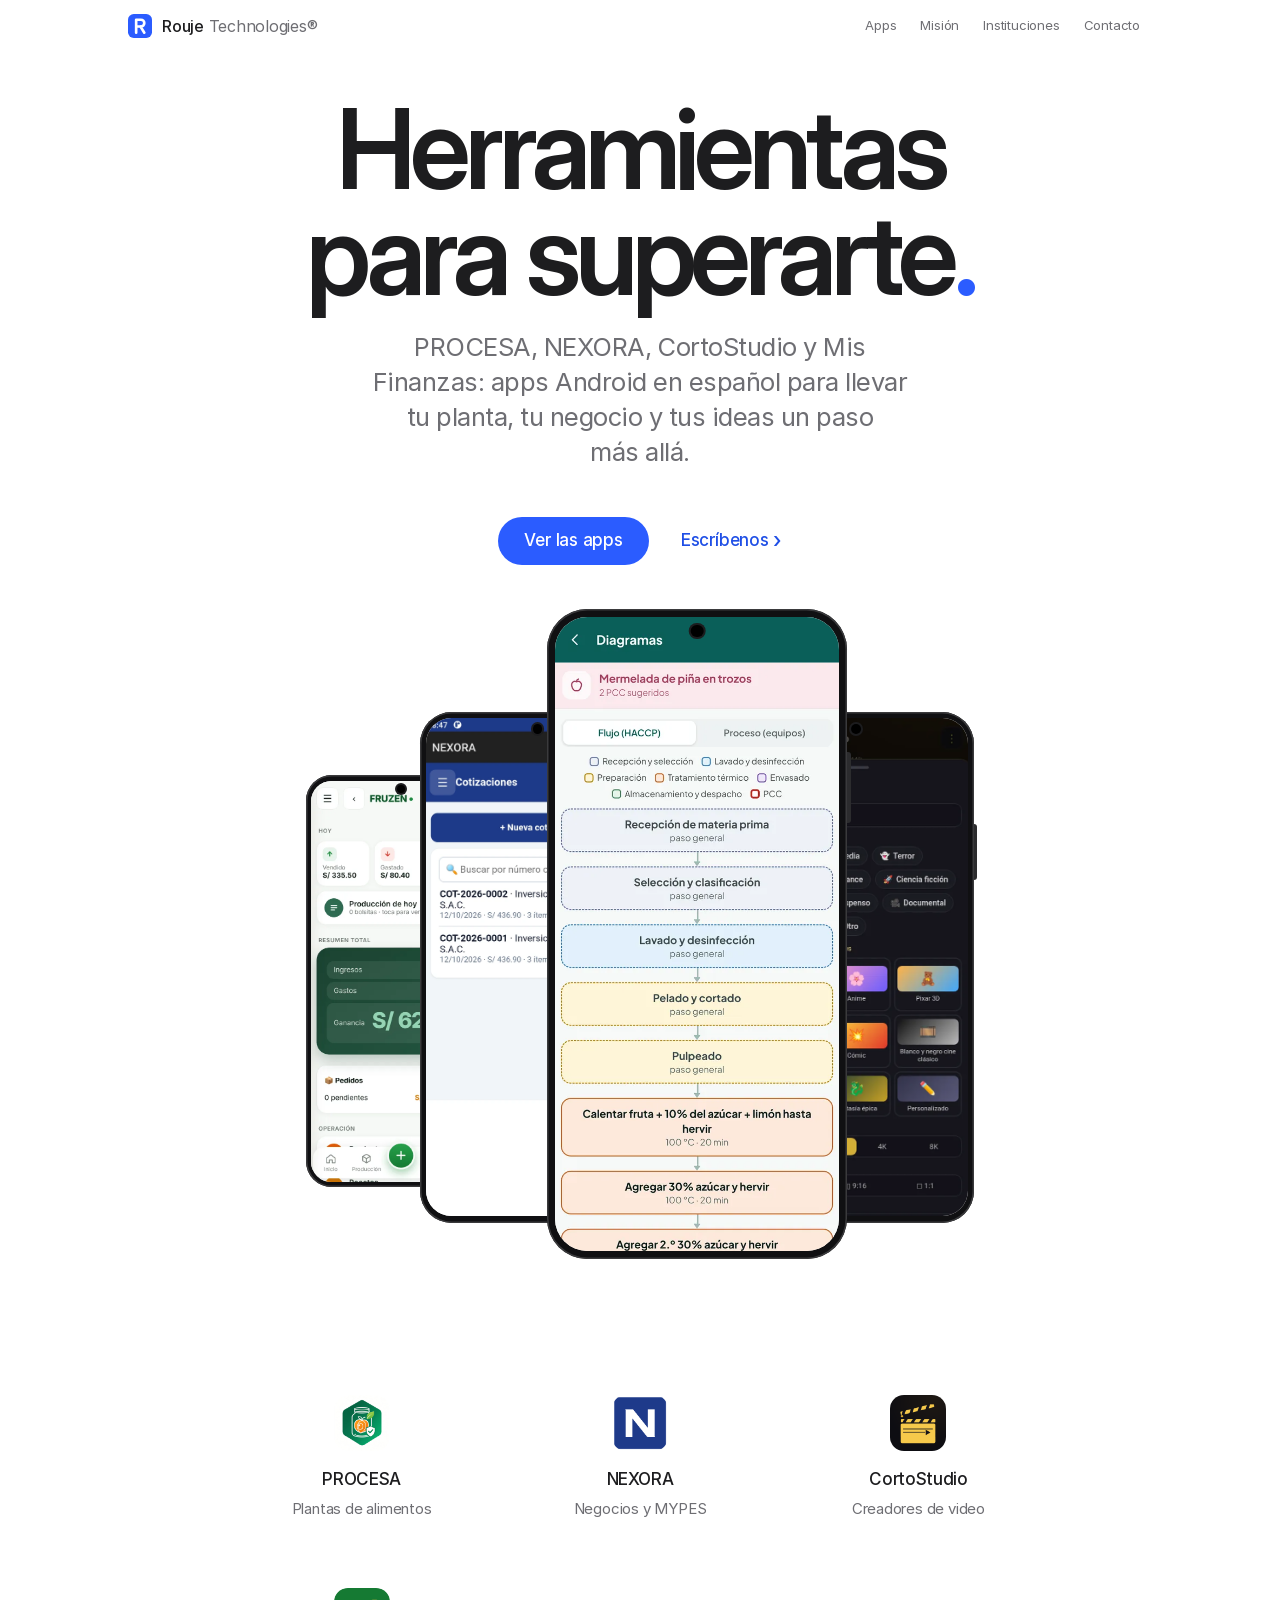
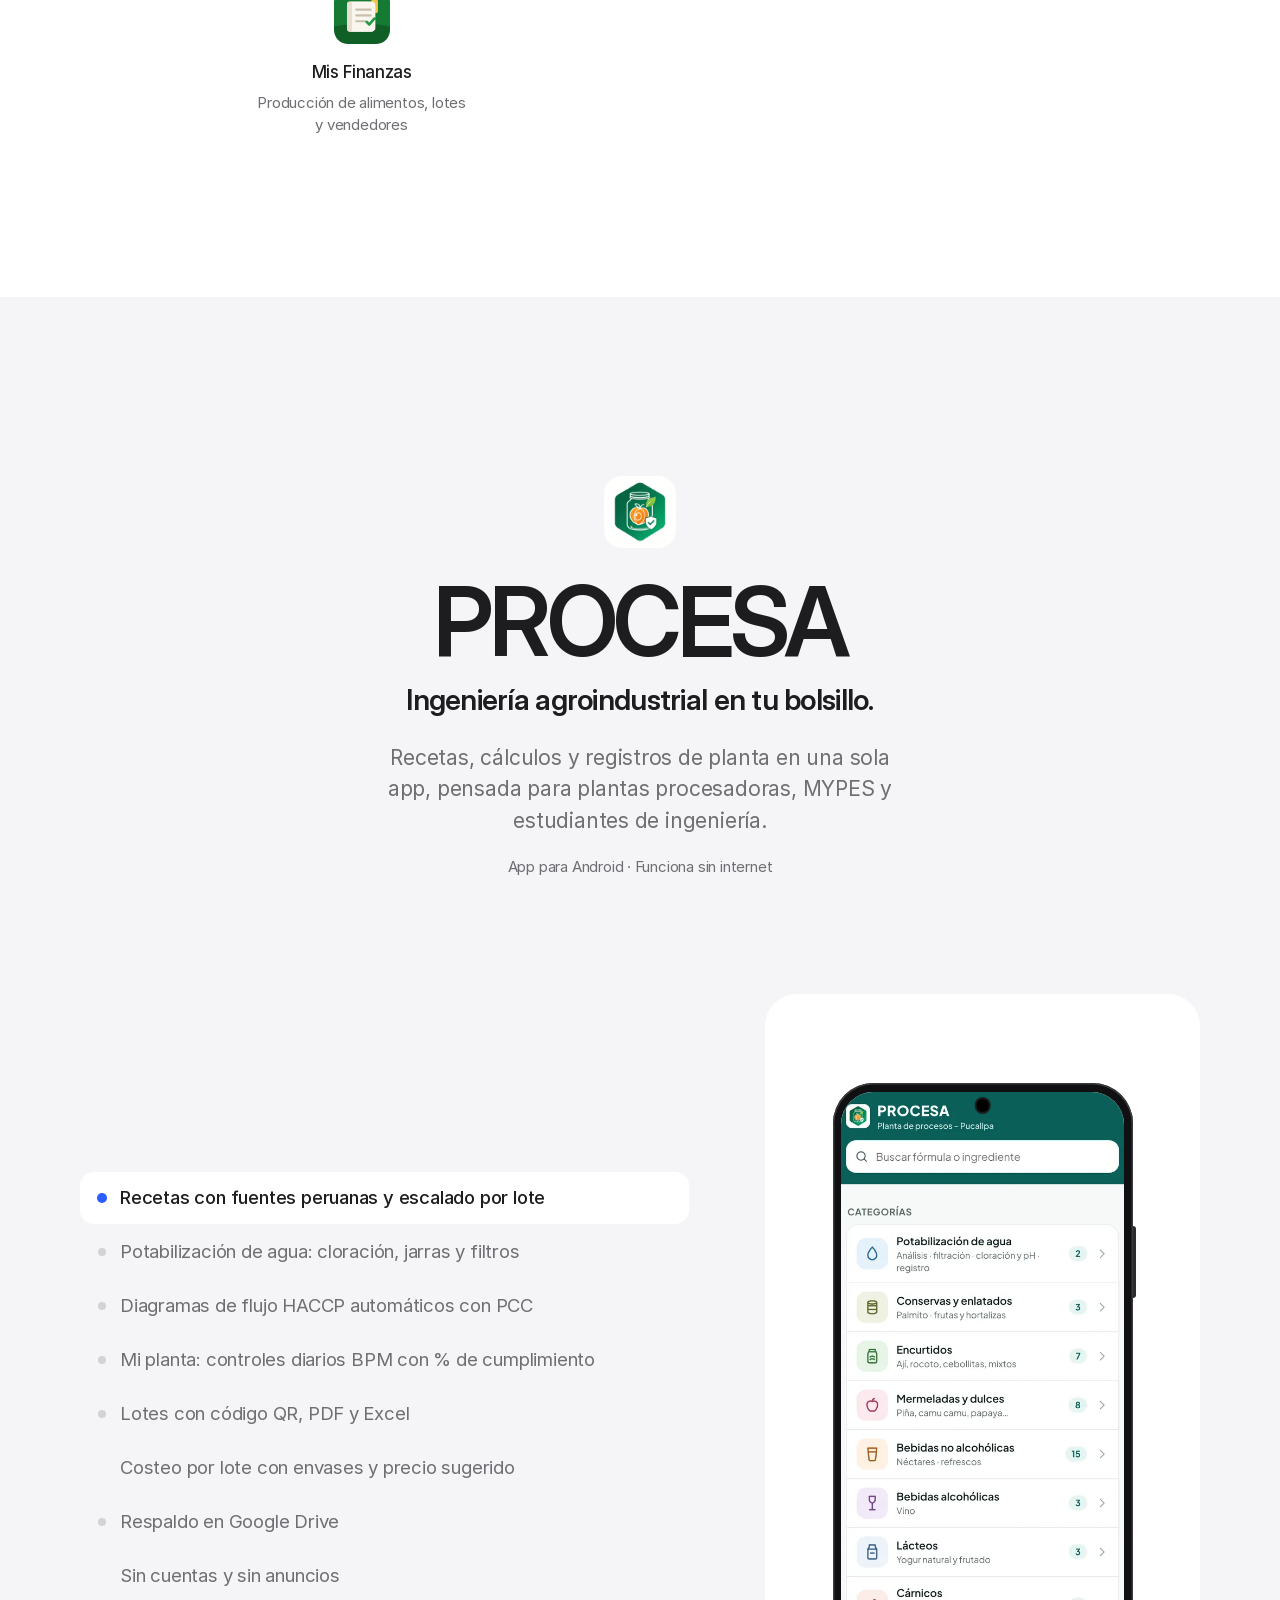
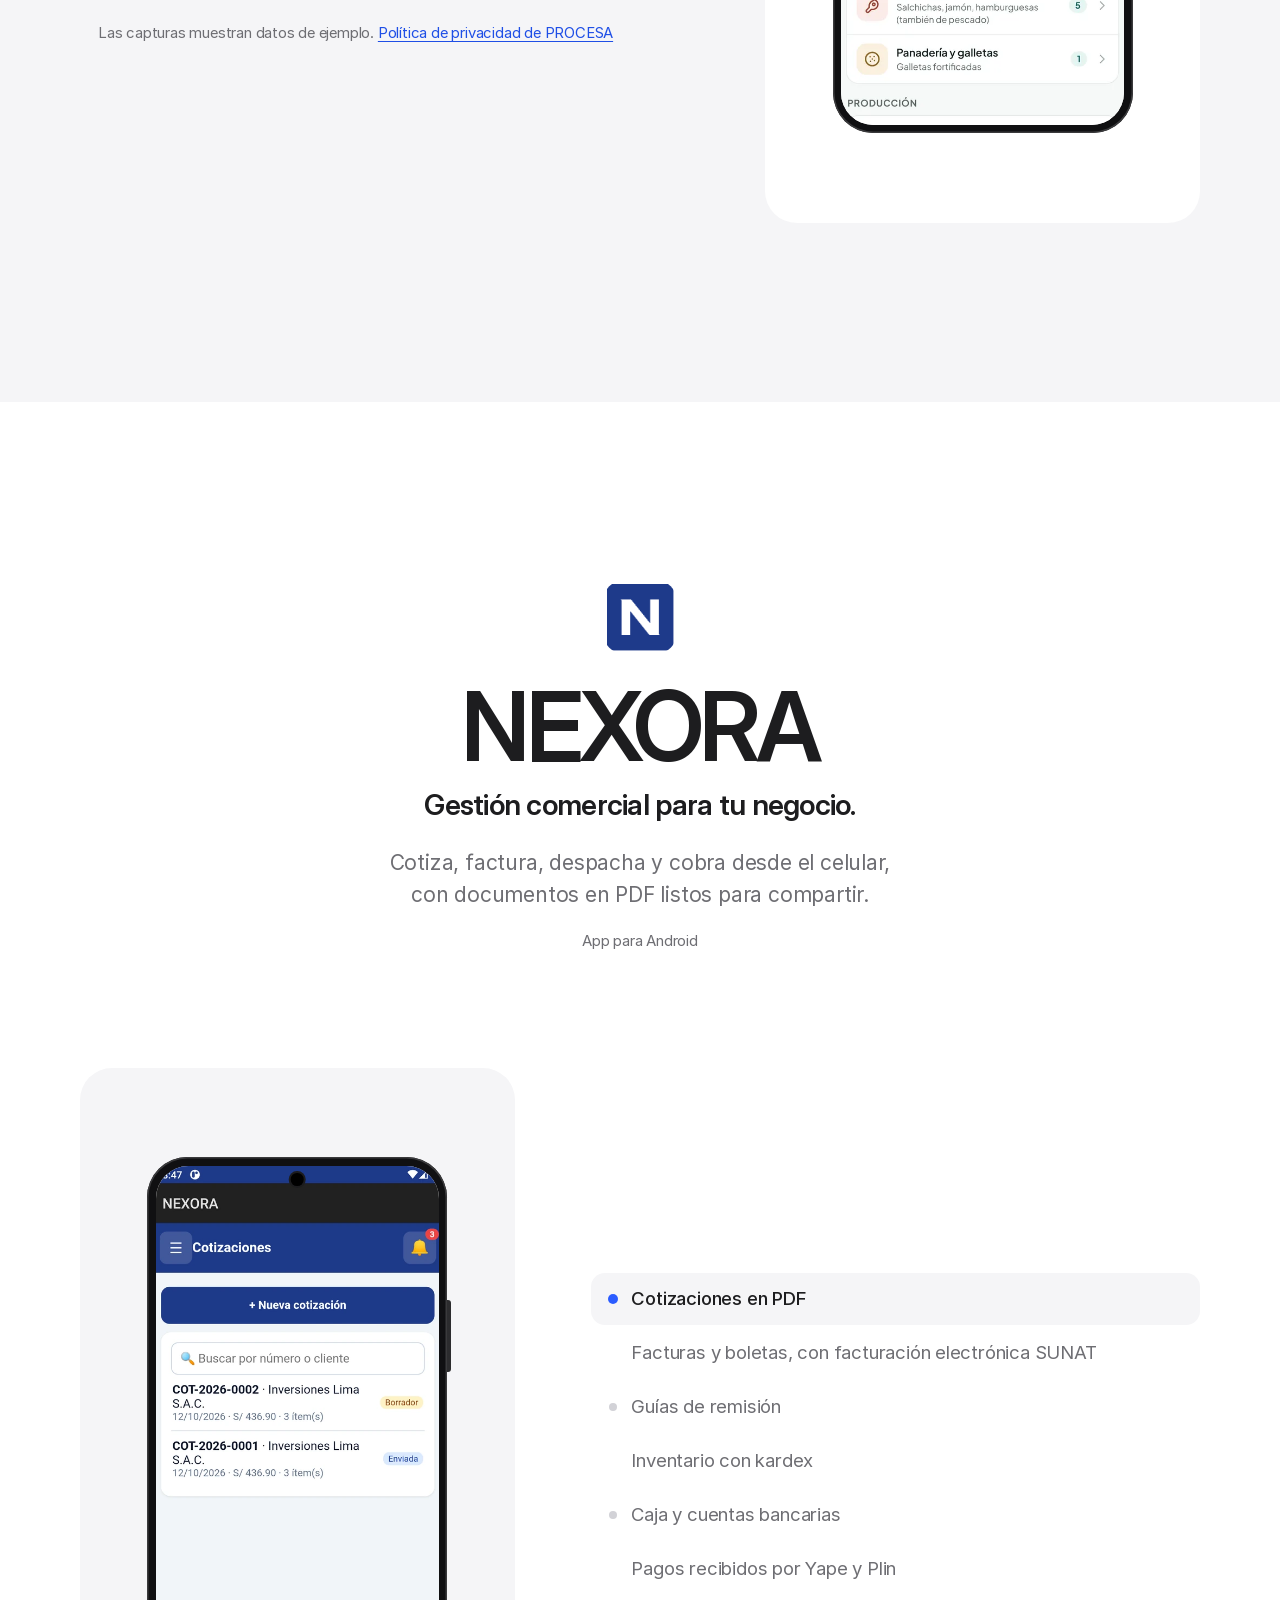
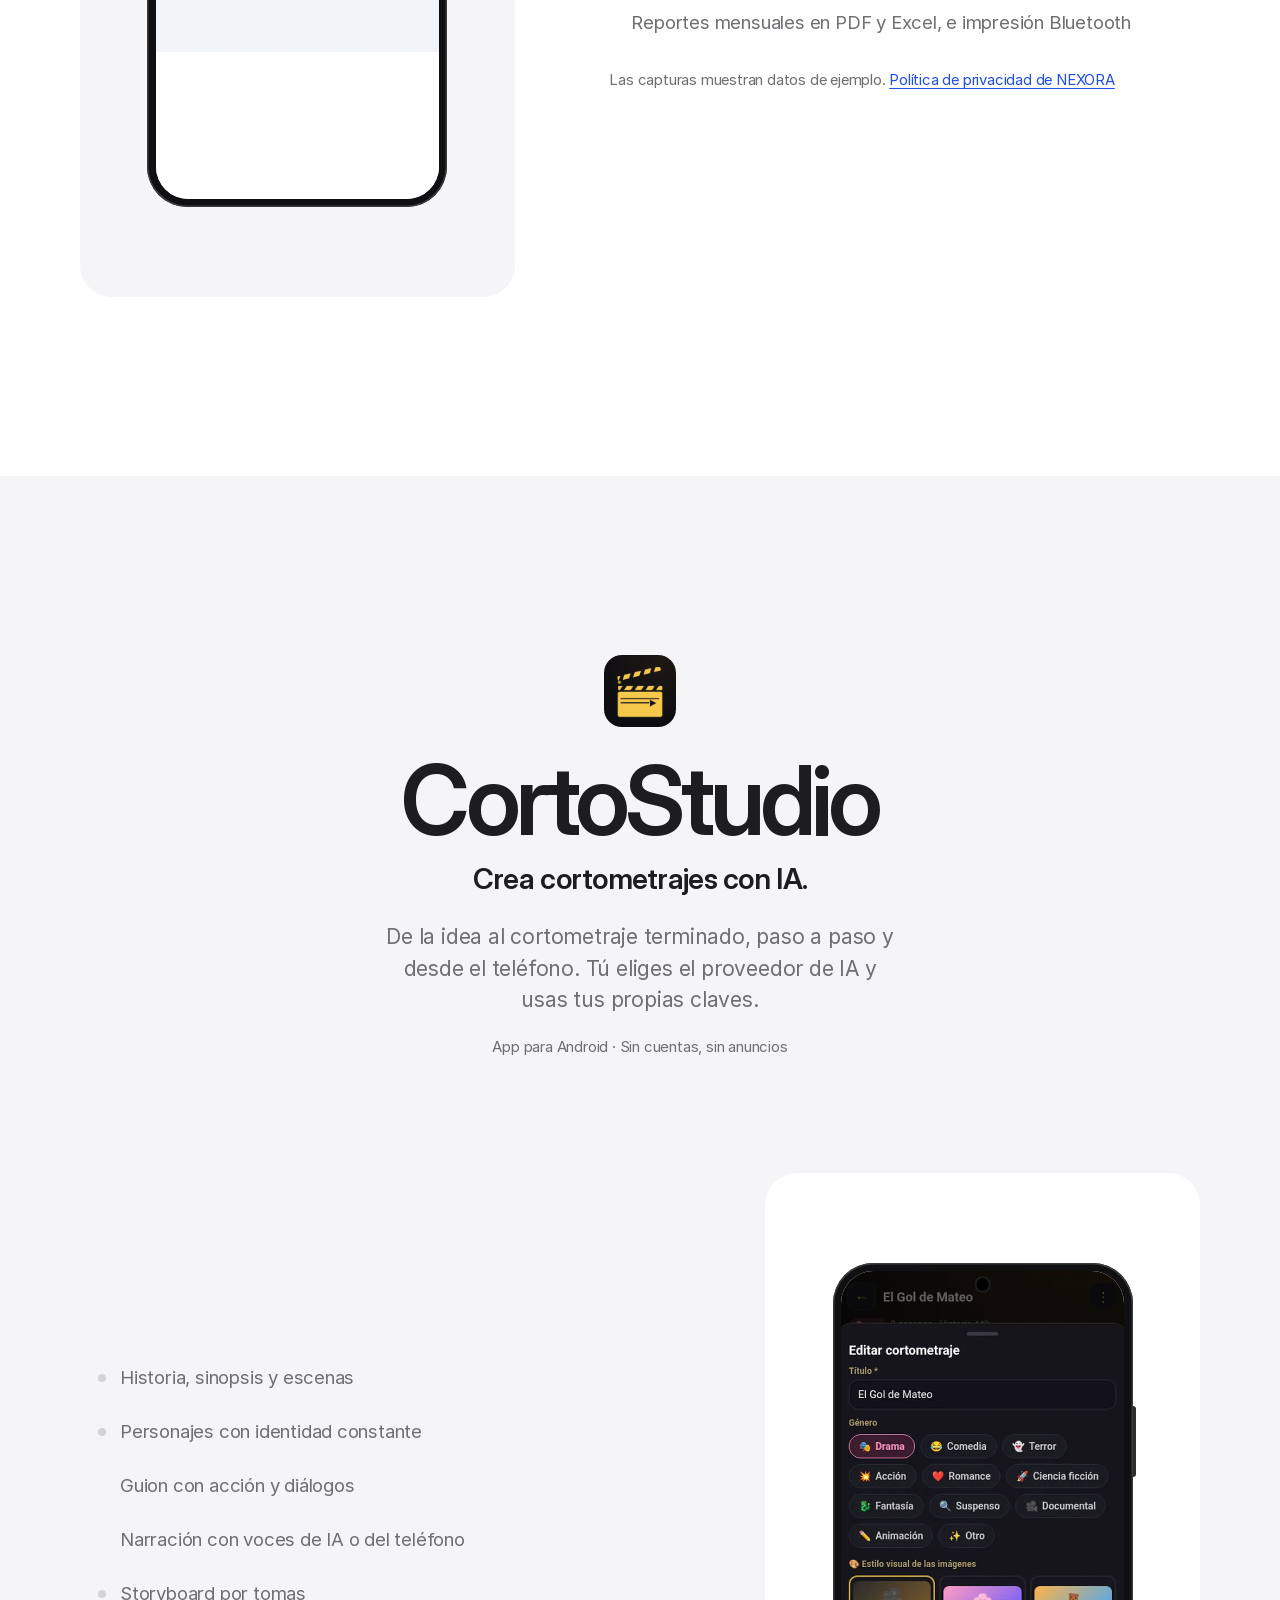
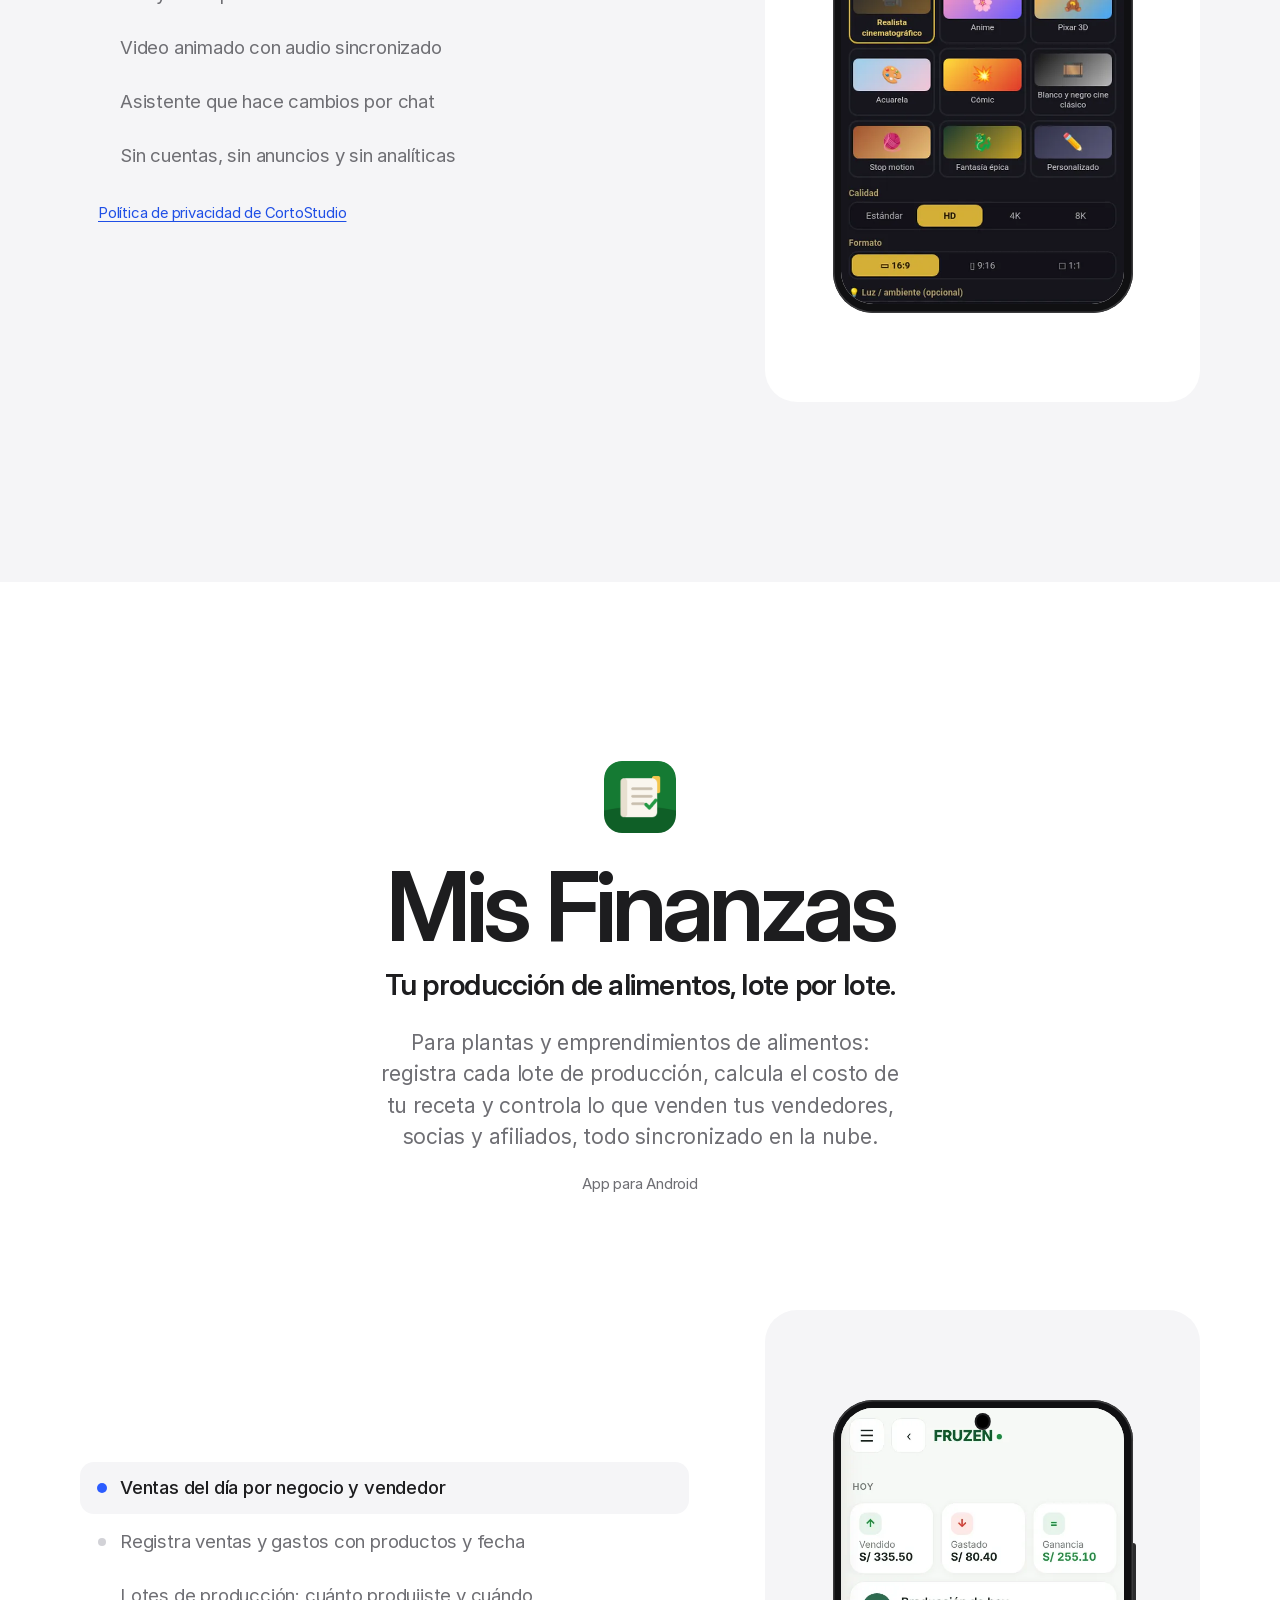
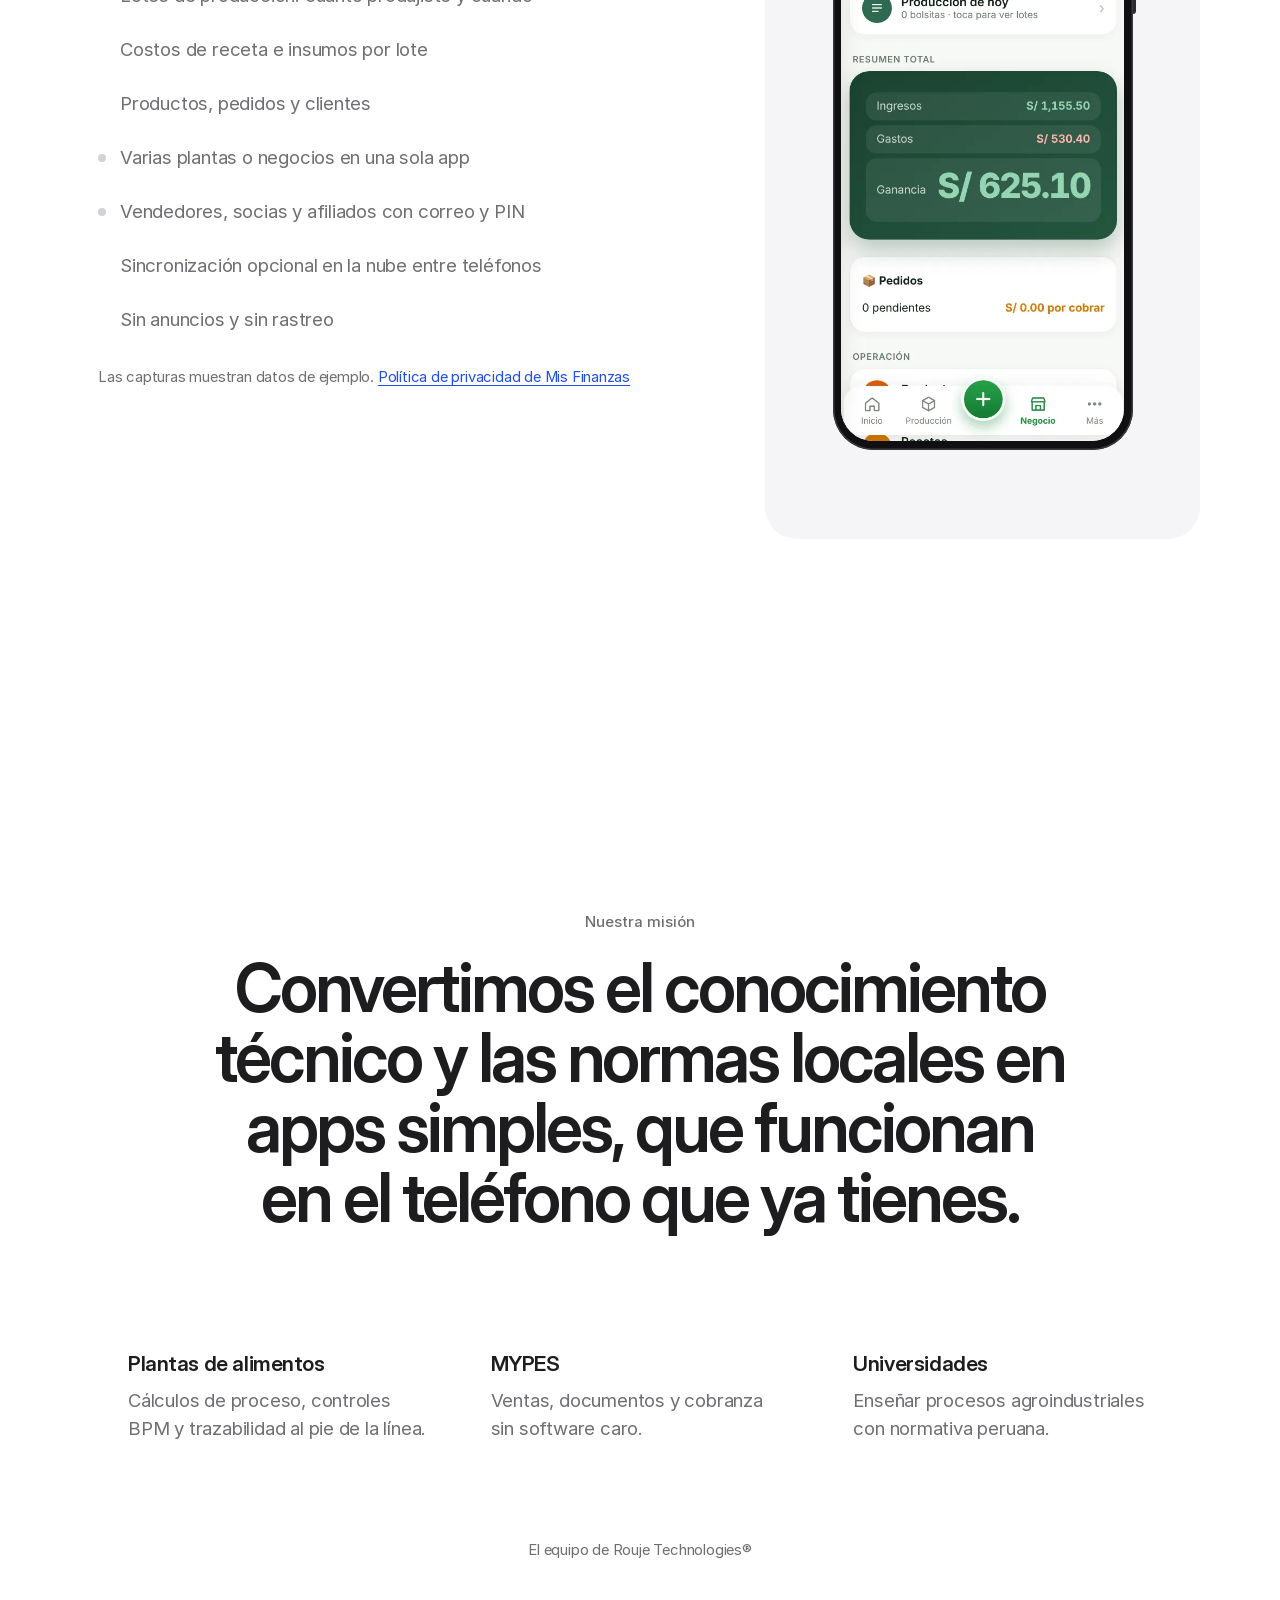
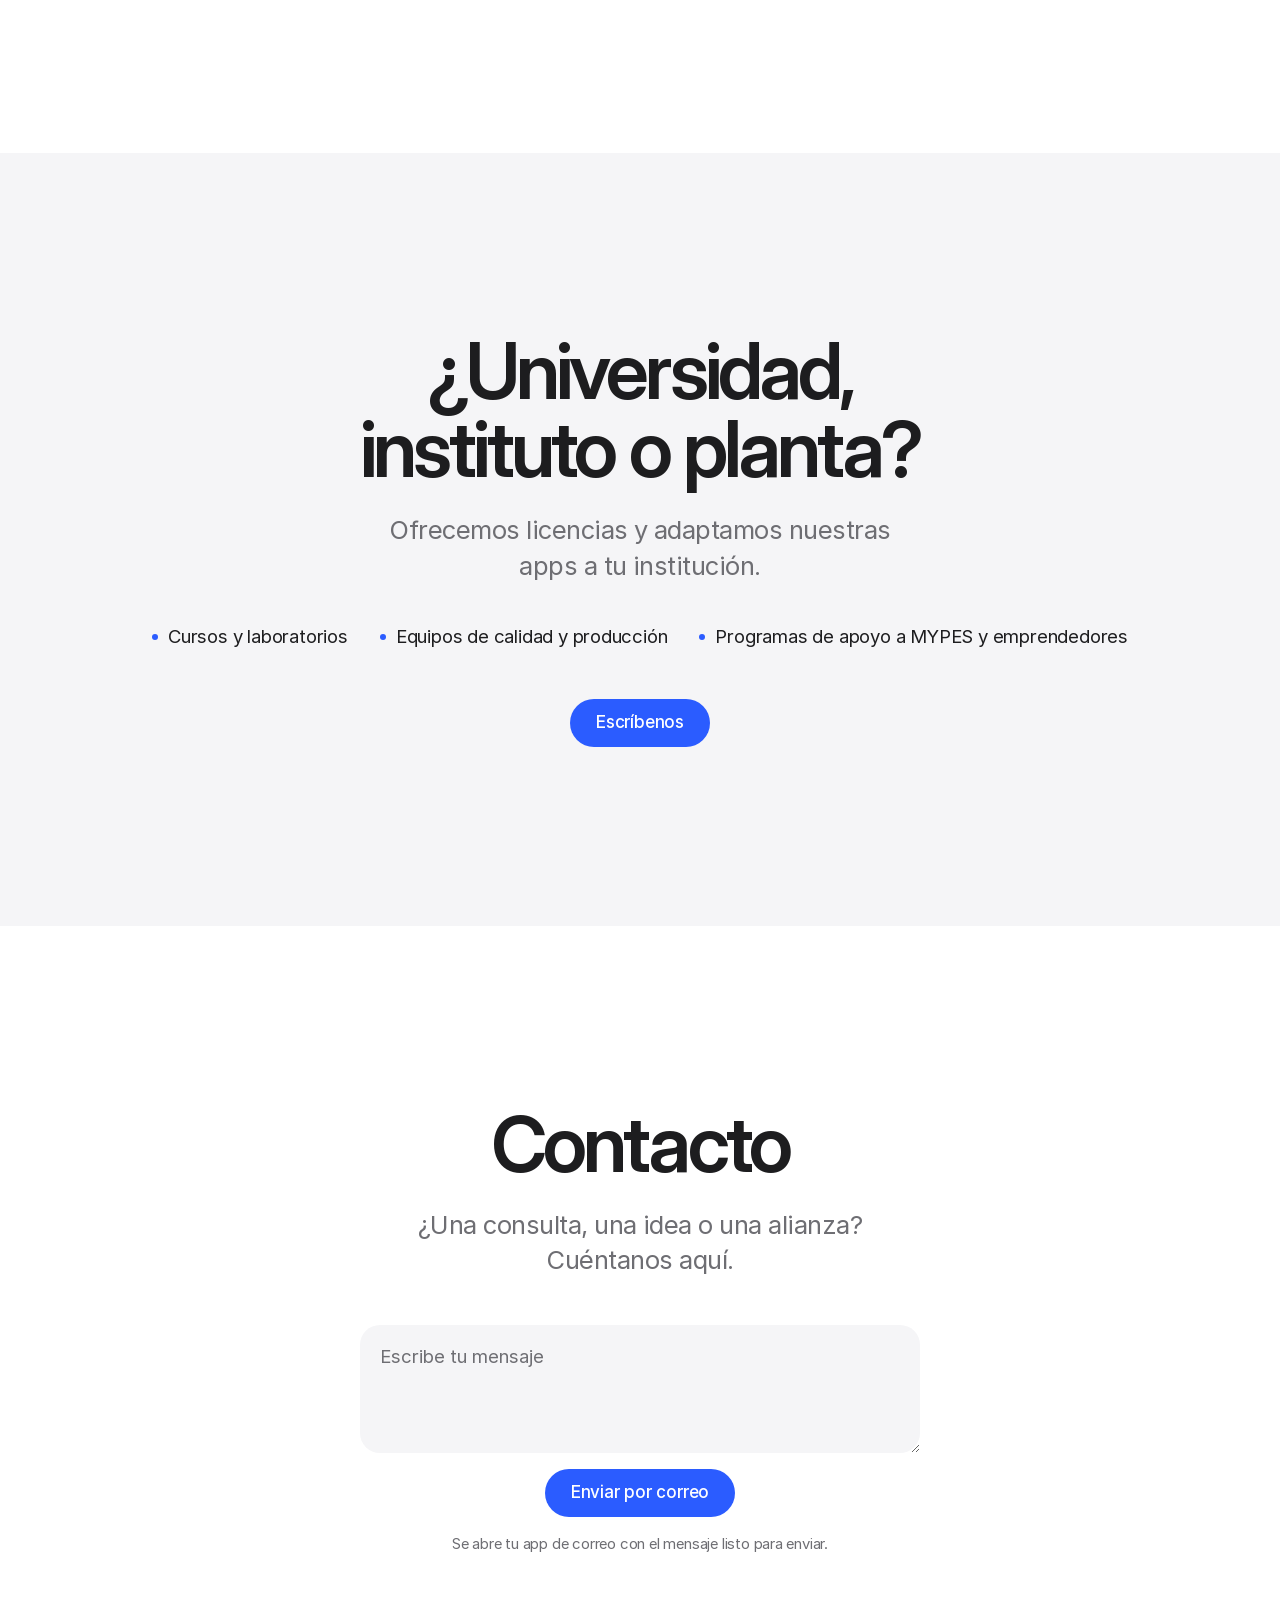
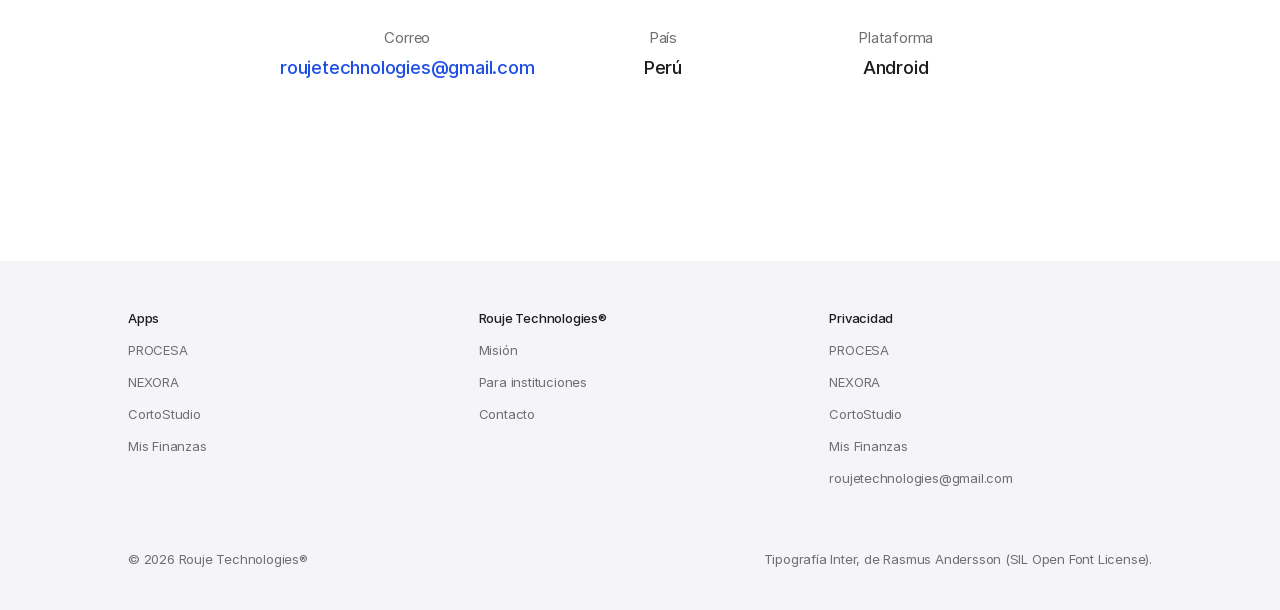
==== commit 6daed949: "Hero: add Mis Finanzas phone" ====
--- a/index.html
+++ b/index.html
@@ -22,6 +22,7 @@
   <p class="lead">PROCESA, NEXORA, CortoStudio y Mis Finanzas: apps Android en español para llevar tu planta, tu negocio y tus ideas un paso más allá.</p>
   <p class="cta"><a class="btn" href="#apps">Ver las apps</a><a class="more" href="#contacto">Escríbenos</a></p>
   <div class="stage">
+    <figure class="phone edge"><img src="assets/img/misfinanzas-negocio.webp" width="540" height="1169" alt="Mis Finanzas: caja del día de un negocio de producción de alimentos"></figure>
     <figure class="phone back"><img src="assets/img/nexora-cotizacion.webp?v=6" width="540" height="1169" alt="NEXORA: lista de cotizaciones"></figure>
     <figure class="phone front"><img src="assets/img/procesa-diagrama.webp" width="540" height="1169" alt="PROCESA: diagrama de flujo HACCP de una mermelada, con sus puntos críticos de control" fetchpriority="high"></figure>
     <figure class="phone far"><img src="assets/img/corto-inicio.webp" width="540" height="1169" alt="CortoStudio: editar un cortometraje, con título, género y estilo visual"></figure>
--- a/assets/site.css
+++ b/assets/site.css
@@ -76,6 +76,7 @@
 .stage .back, .stage .far { --w: clamp(132px, 36vw, 236px); margin-bottom: clamp(20px, 3vw, 36px); }
 .stage .back { margin-right: calc(var(--w) * -.46); }
 .stage .far { margin-left: calc(var(--w) * -.46); }
+.stage .edge { --w: clamp(104px, 28vw, 190px); margin-bottom: clamp(40px, 6vw, 72px); margin-right: calc(var(--w) * -.4); z-index: 0; }
 
 /* the three apps, equal */
 .trio { max-width: 880px; margin: 0 auto; padding: clamp(80px, 10vw, 128px) var(--edge) clamp(96px, 12vw, 152px); }
@@ -180,7 +181,7 @@
   .hero h1, .hero .lead, .hero .cta { animation: rise 1s var(--ease) both; }
   .hero .lead { animation-delay: .08s; } .hero .cta { animation-delay: .16s; }
   .stage .phone { animation: rise 1.2s var(--ease) .35s both; }
-  .stage .back { animation-delay: .5s; } .stage .far { animation-delay: .6s; }
+  .stage .edge { animation-delay: .7s; } .stage .back { animation-delay: .5s; } .stage .far { animation-delay: .6s; }
   ::view-transition-old(shot) { animation: .35s var(--ease) both fade-out-sm; }
   ::view-transition-new(shot) { animation: .55s var(--ease) both fade-in-sm; }
   @supports (animation-timeline: view()) {
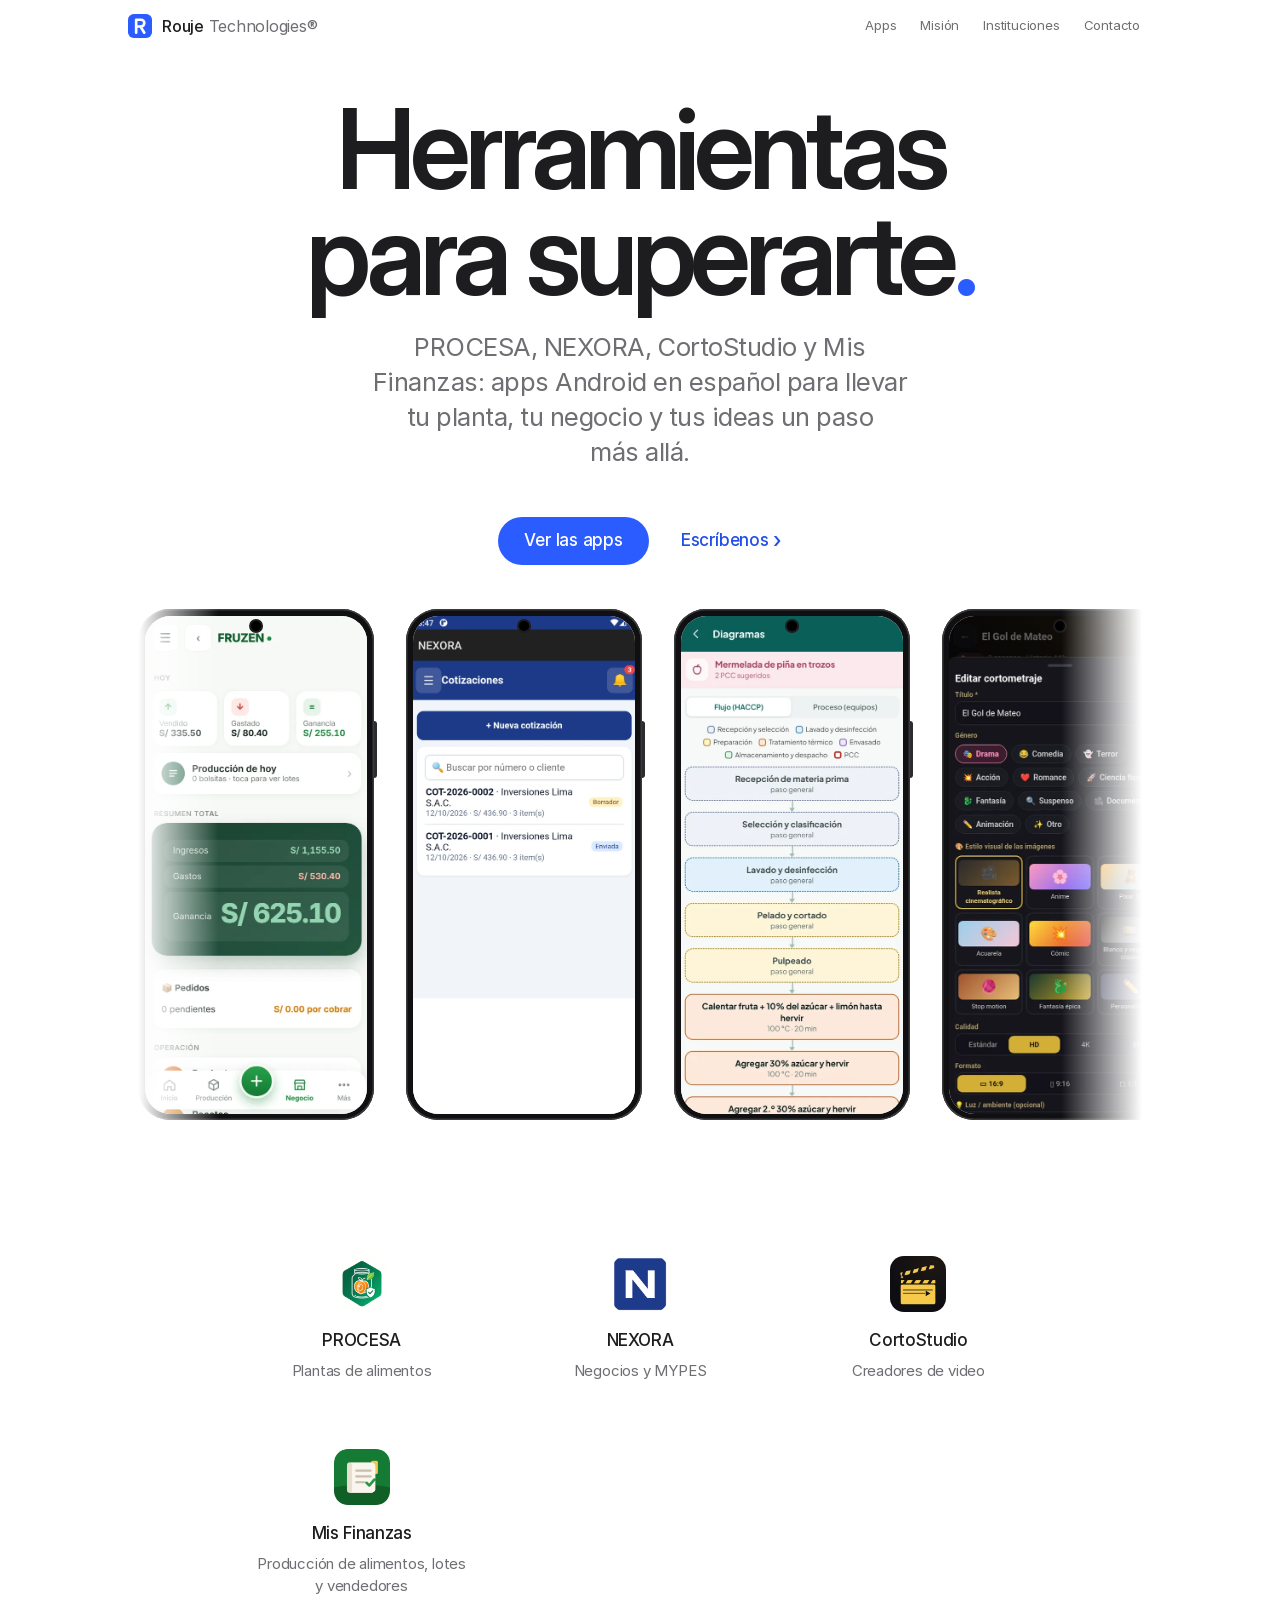
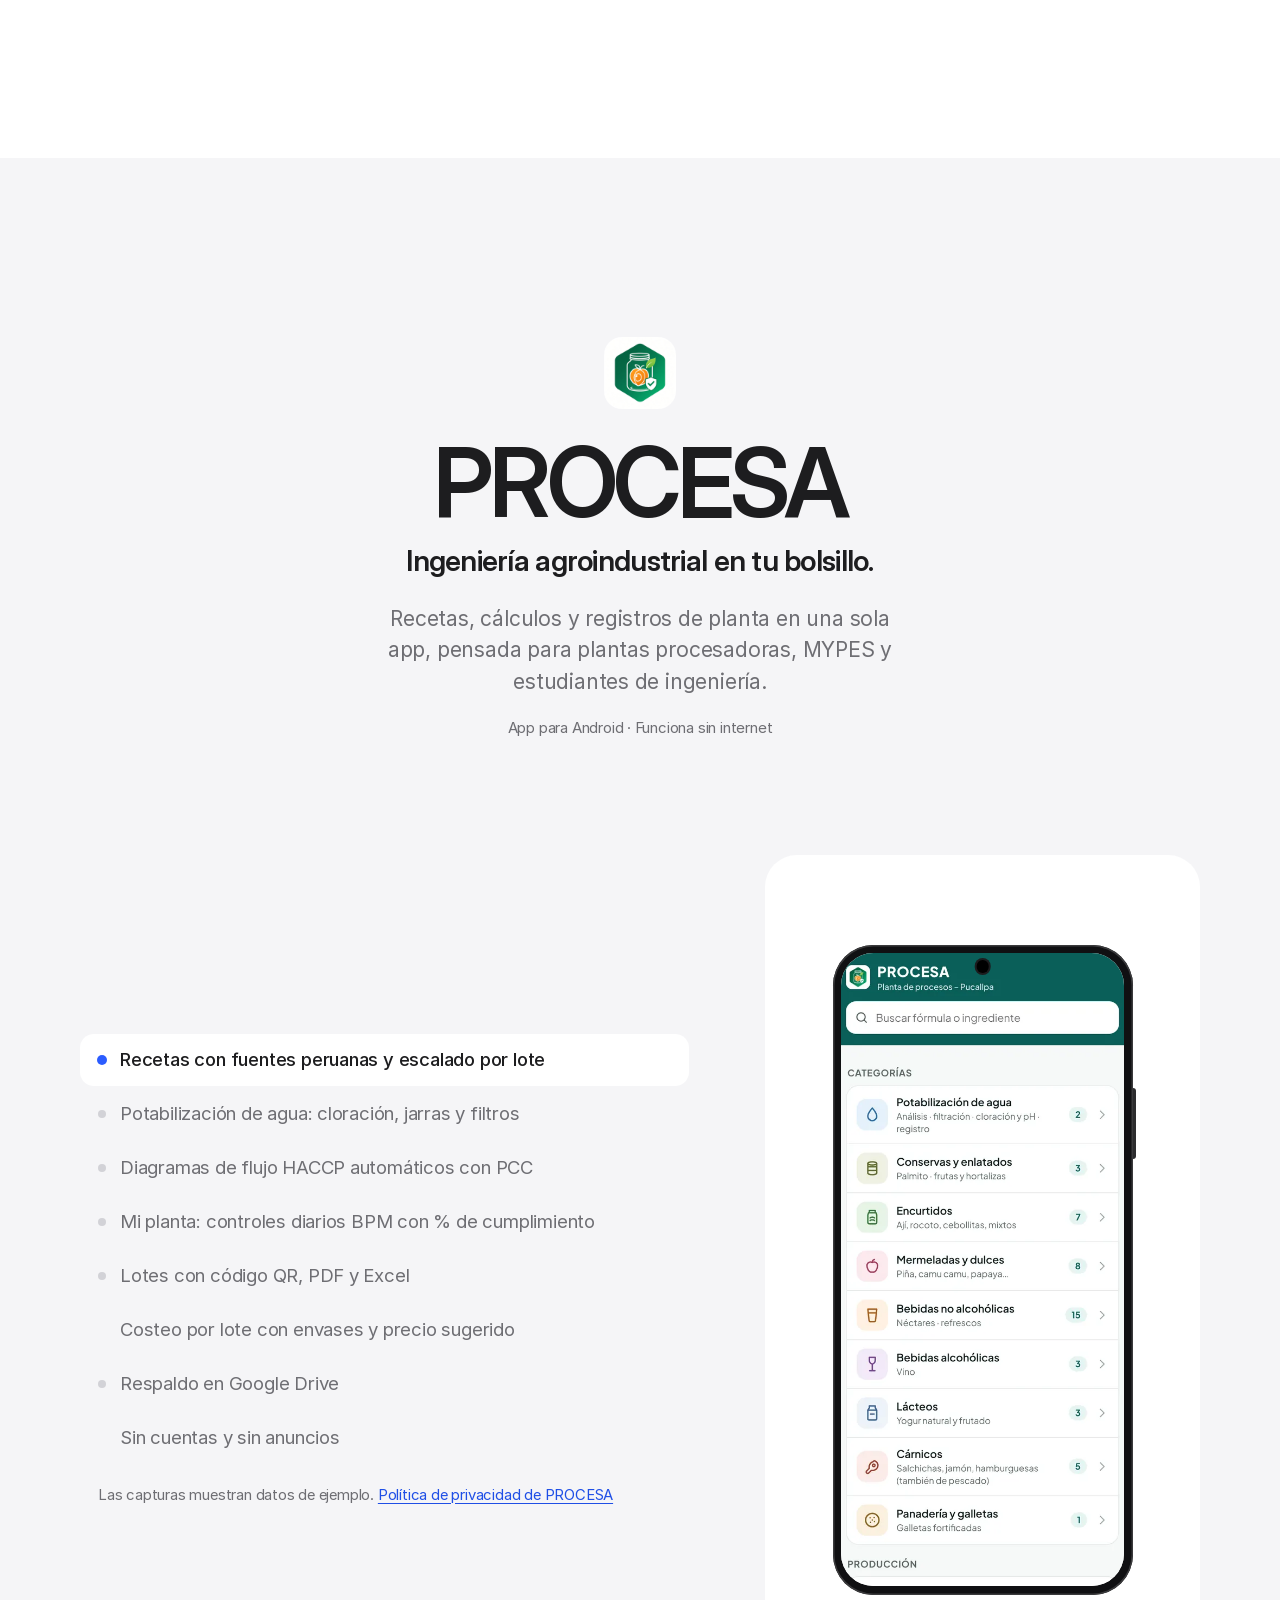
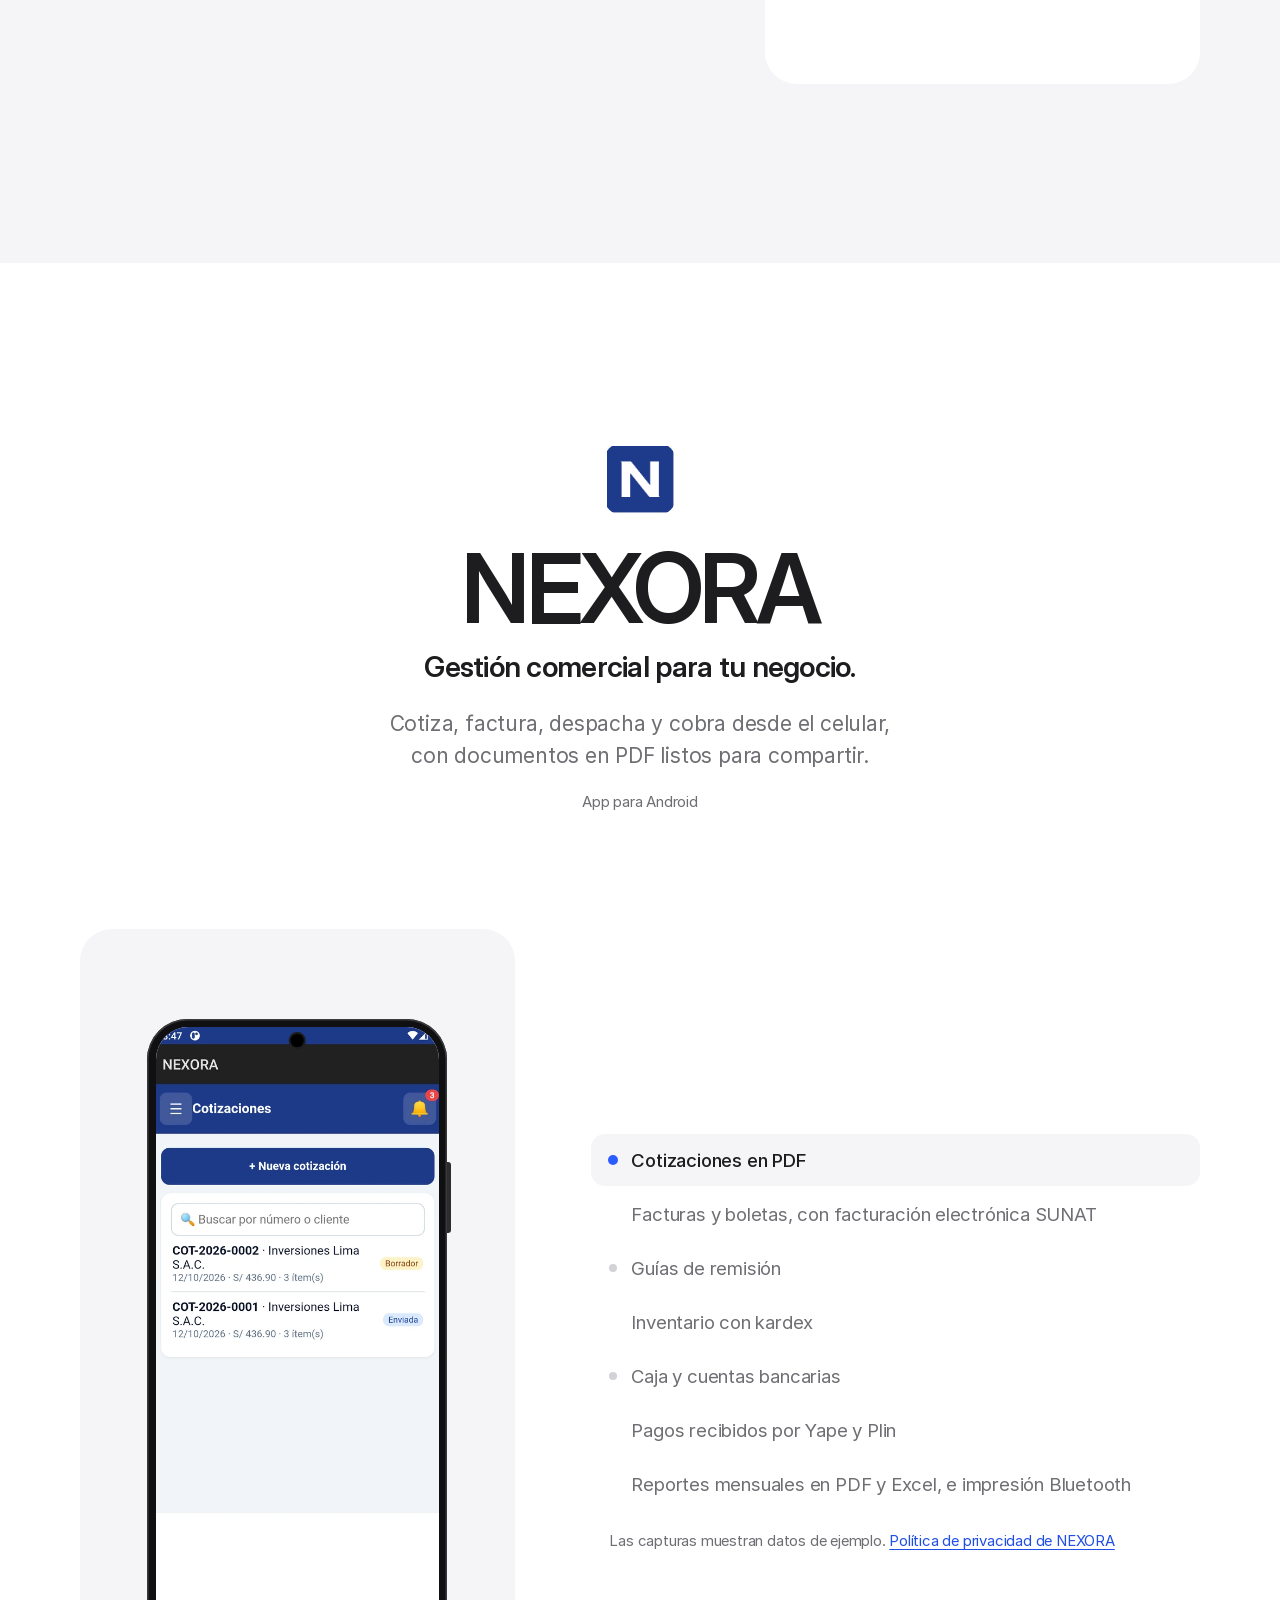
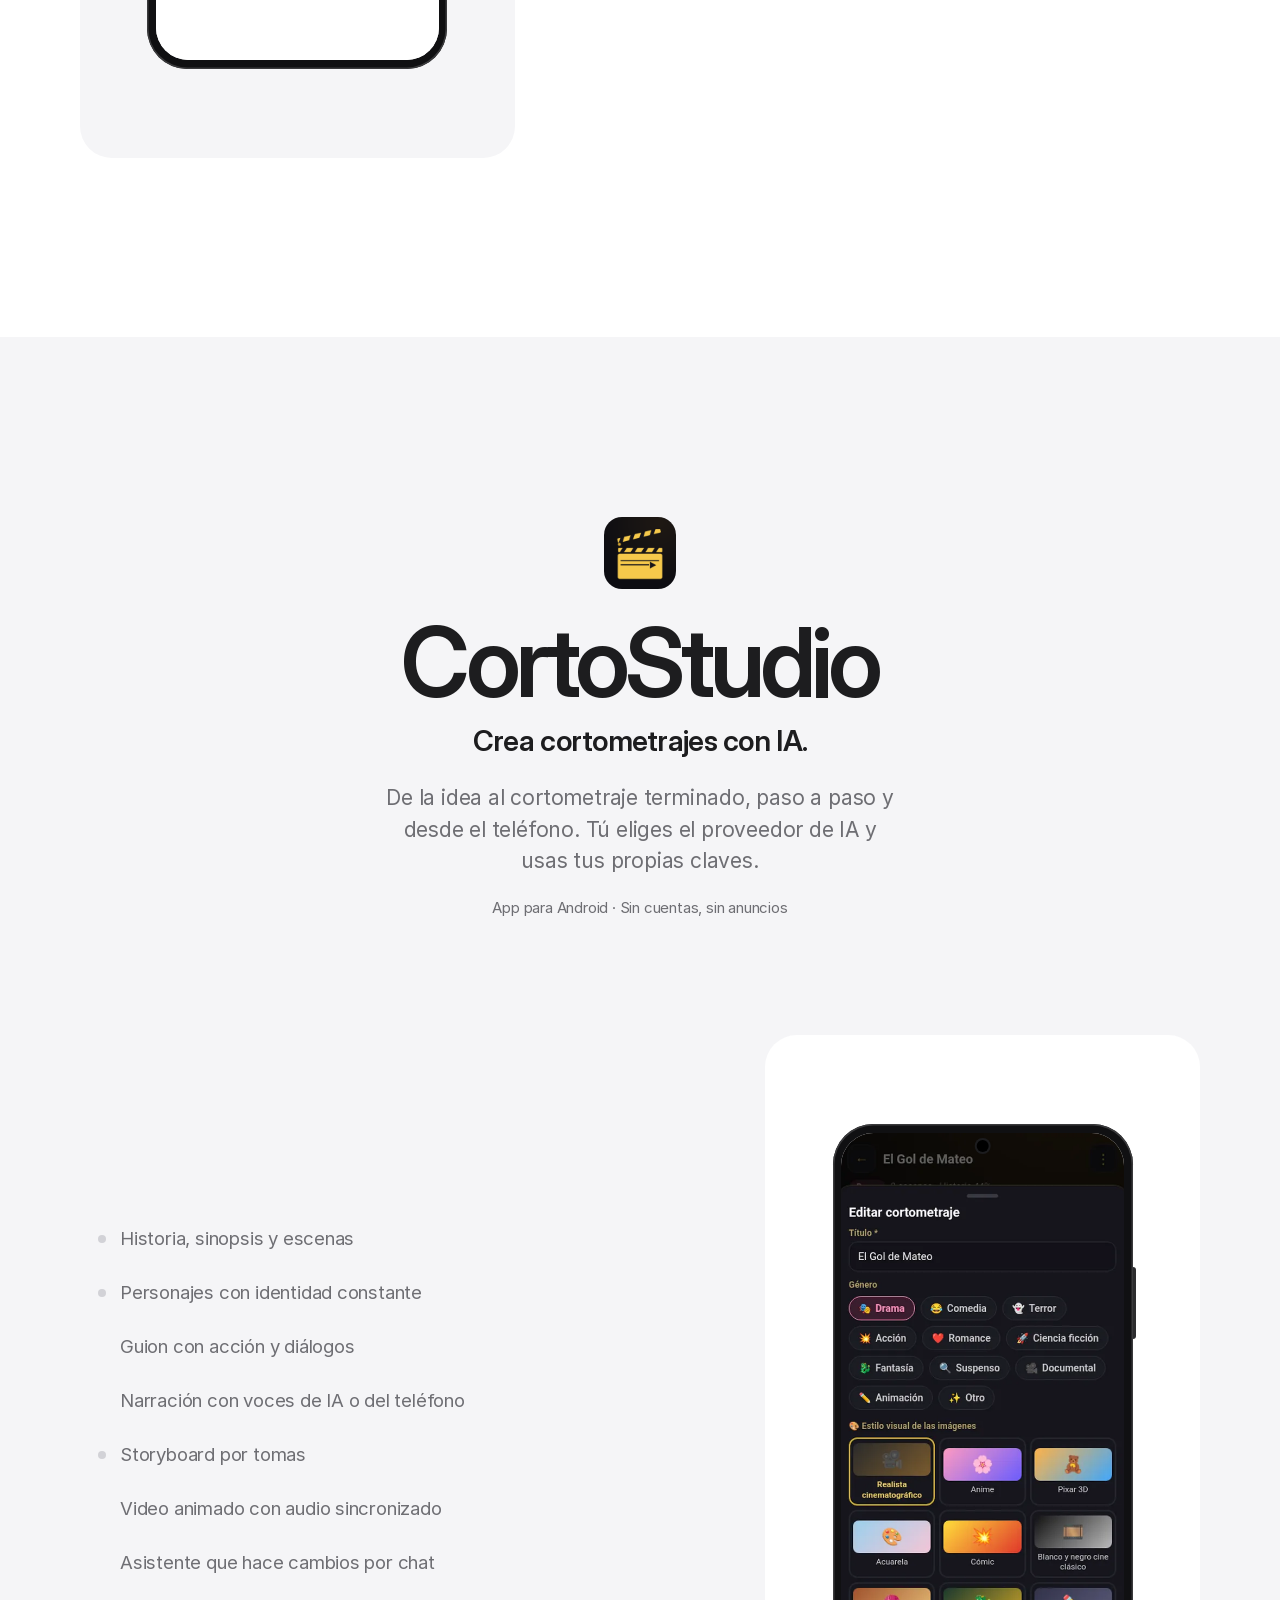
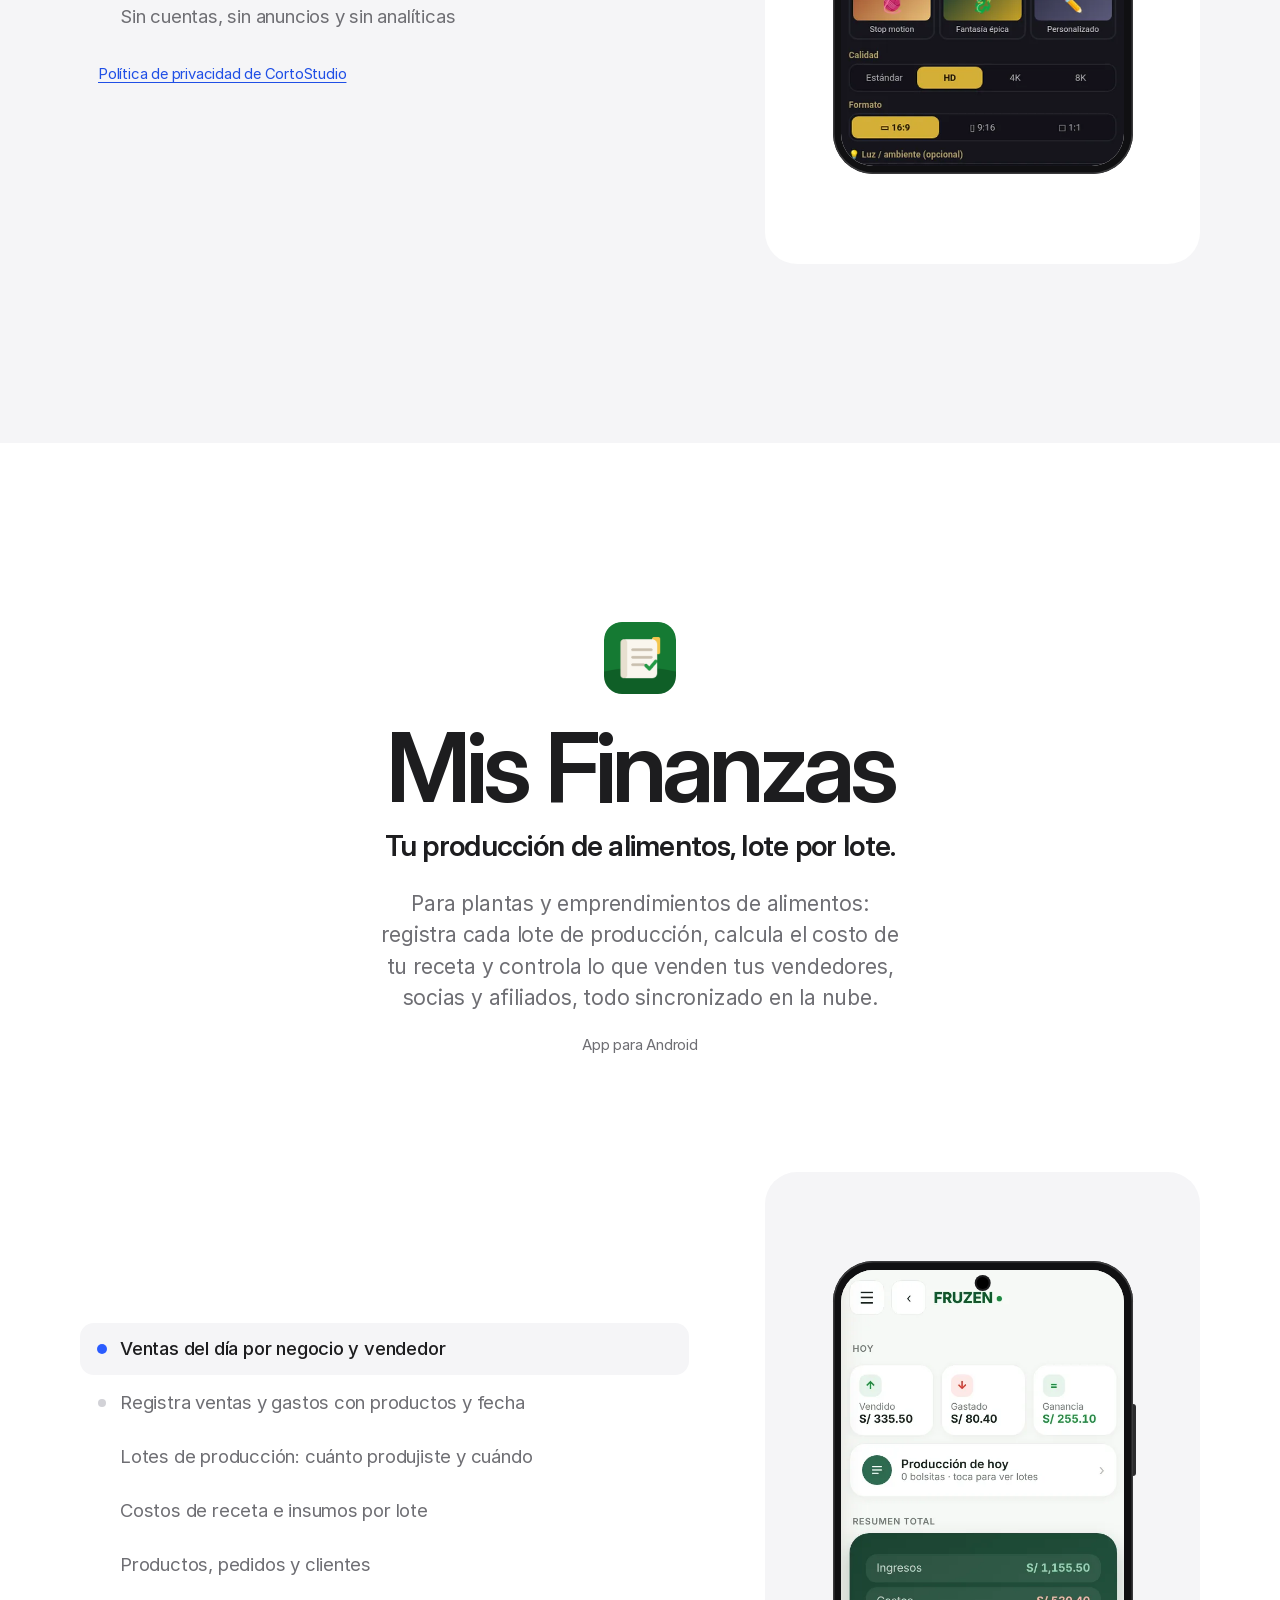
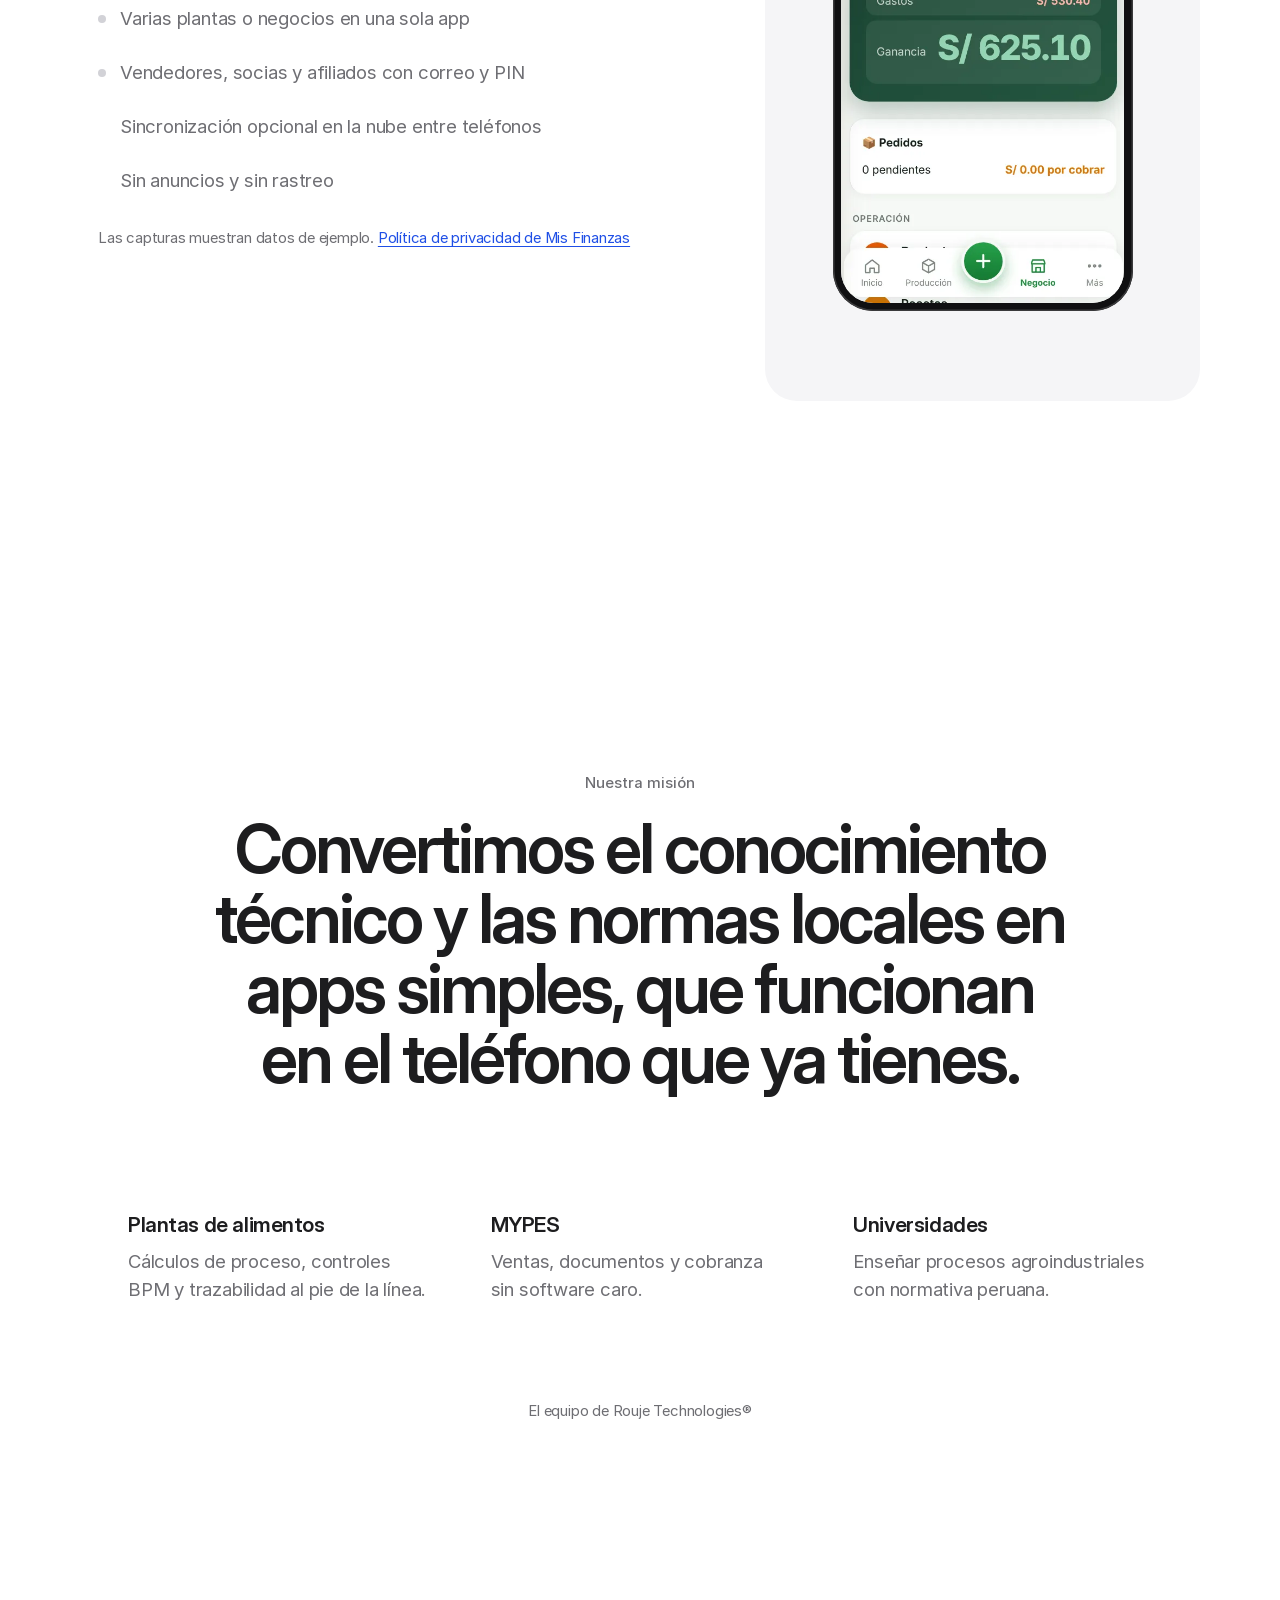
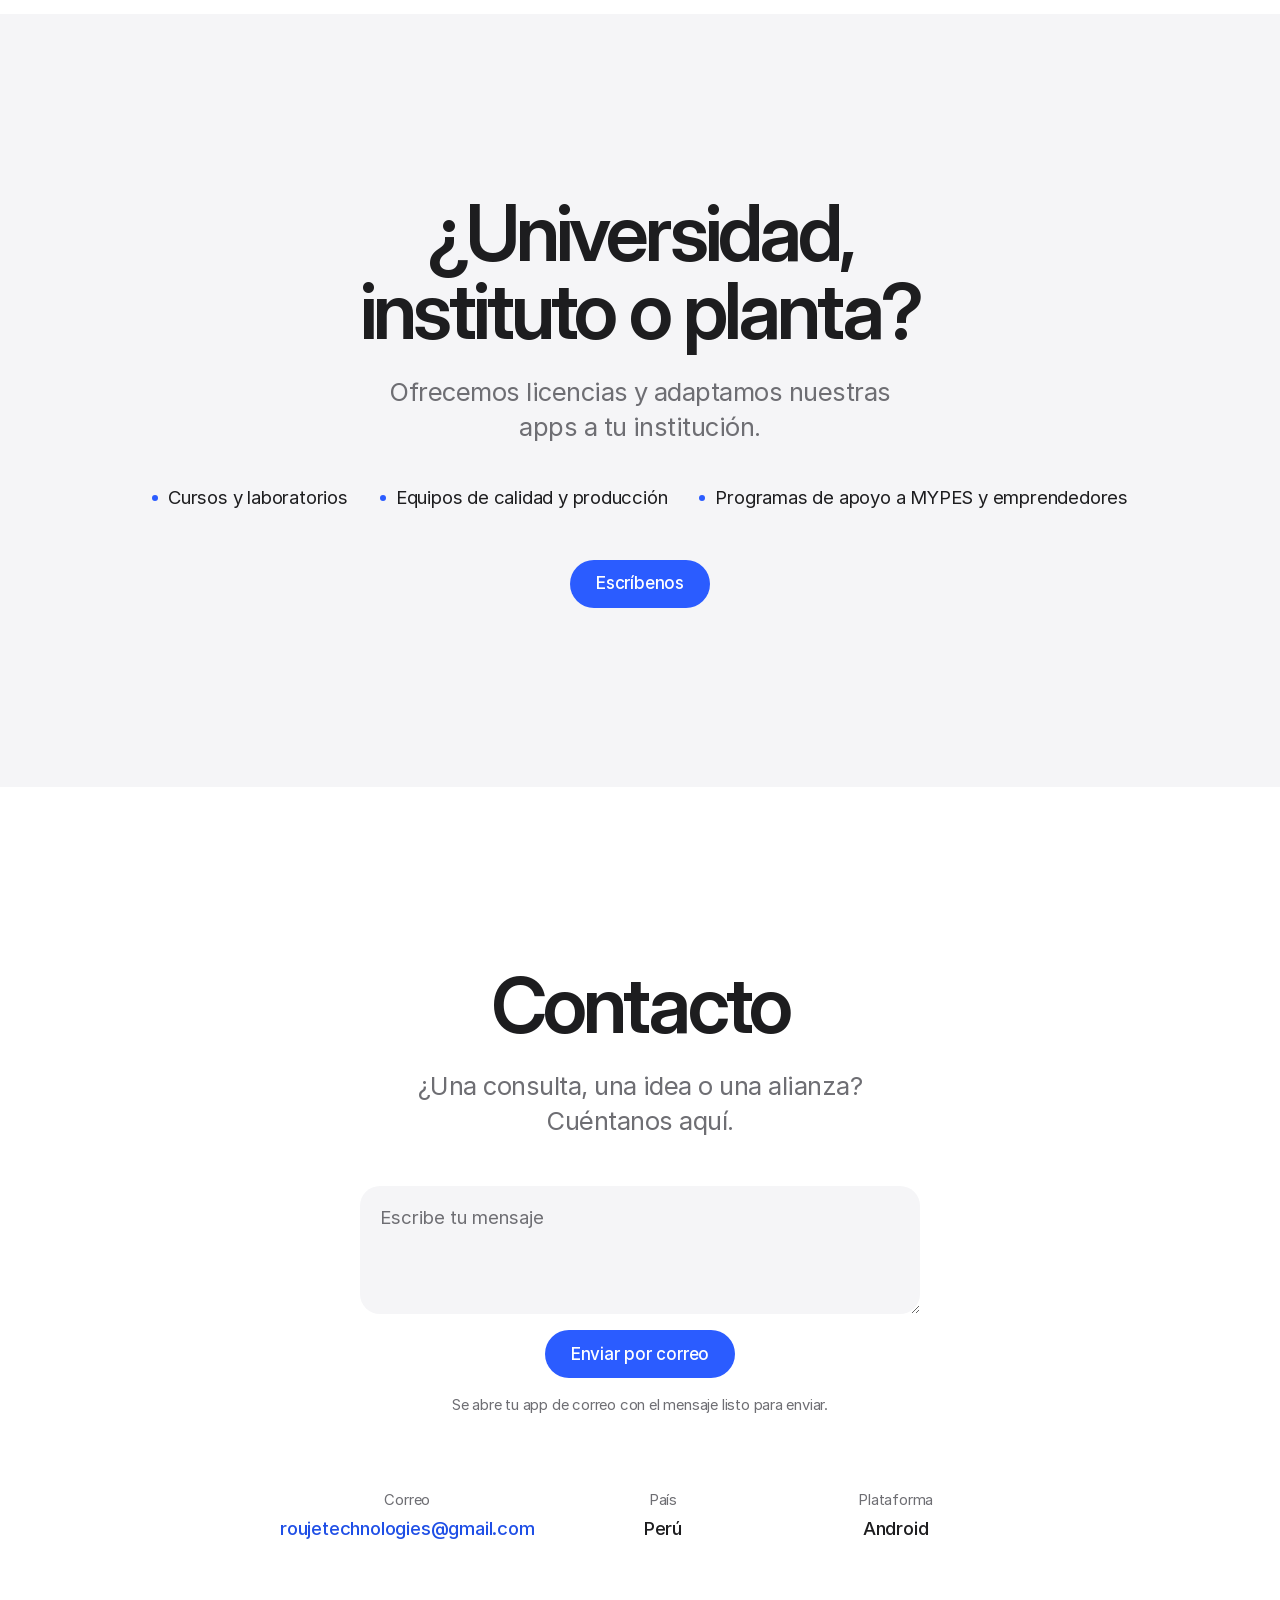
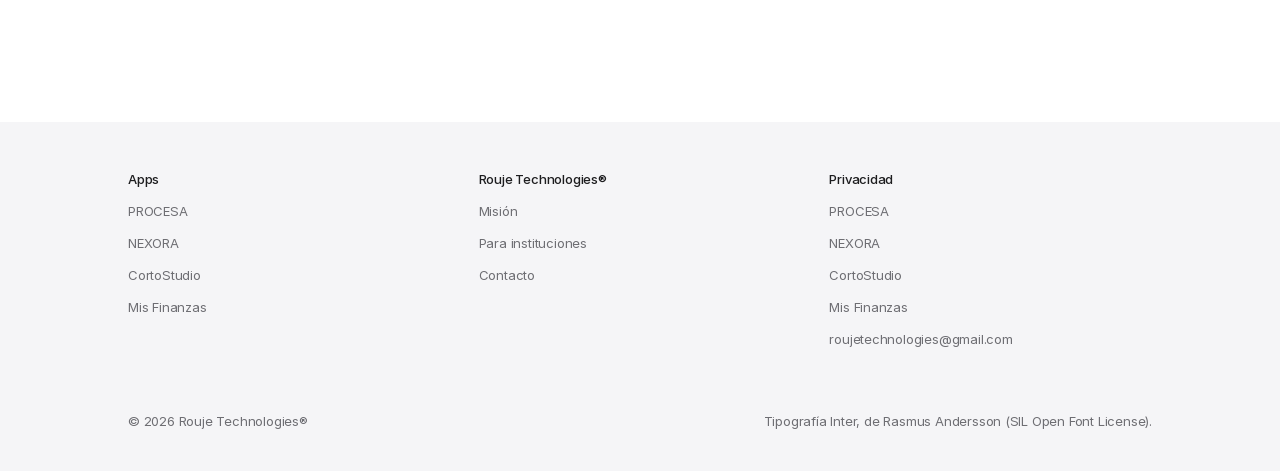
==== commit b66b07ab: "Hero: horizontal marquee incl. Mis Finanzas" ====
--- a/index.html
+++ b/index.html
@@ -21,12 +21,7 @@
   <h1 id="hero-t">Herramientas para superarte<span class="dot">.</span></h1>
   <p class="lead">PROCESA, NEXORA, CortoStudio y Mis Finanzas: apps Android en español para llevar tu planta, tu negocio y tus ideas un paso más allá.</p>
   <p class="cta"><a class="btn" href="#apps">Ver las apps</a><a class="more" href="#contacto">Escríbenos</a></p>
-  <div class="stage">
-    <figure class="phone edge"><img src="assets/img/misfinanzas-negocio.webp" width="540" height="1169" alt="Mis Finanzas: caja del día de un negocio de producción de alimentos"></figure>
-    <figure class="phone back"><img src="assets/img/nexora-cotizacion.webp?v=6" width="540" height="1169" alt="NEXORA: lista de cotizaciones"></figure>
-    <figure class="phone front"><img src="assets/img/procesa-diagrama.webp" width="540" height="1169" alt="PROCESA: diagrama de flujo HACCP de una mermelada, con sus puntos críticos de control" fetchpriority="high"></figure>
-    <figure class="phone far"><img src="assets/img/corto-inicio.webp" width="540" height="1169" alt="CortoStudio: editar un cortometraje, con título, género y estilo visual"></figure>
-  </div>
+  <div class="stage marquee"><div class="track"><figure class="phone"><img src="assets/img/misfinanzas-negocio.webp" width="540" height="1169" alt="Mis Finanzas: caja del día de un negocio de producción de alimentos"></figure><figure class="phone"><img src="assets/img/nexora-cotizacion.webp?v=6" width="540" height="1169" alt="NEXORA: lista de cotizaciones"></figure><figure class="phone"><img src="assets/img/procesa-diagrama.webp" width="540" height="1169" alt="PROCESA: diagrama de flujo HACCP de una mermelada"></figure><figure class="phone"><img src="assets/img/corto-inicio.webp" width="540" height="1169" alt="CortoStudio: editar un cortometraje"></figure><figure class="phone"><img src="assets/img/misfinanzas-inicio.webp" width="540" height="1169" alt="Mis Finanzas: inicio"></figure><figure class="phone"><img src="assets/img/procesa-inicio.webp" width="540" height="1169" alt="PROCESA: categorías de recetas"></figure><figure class="phone"><img src="assets/img/misfinanzas-movimiento.webp" width="540" height="1169" alt="Mis Finanzas: nuevo movimiento"></figure><figure class="phone" aria-hidden="true"><img src="assets/img/misfinanzas-negocio.webp" width="540" height="1169" alt=""></figure><figure class="phone" aria-hidden="true"><img src="assets/img/nexora-cotizacion.webp?v=6" width="540" height="1169" alt=""></figure><figure class="phone" aria-hidden="true"><img src="assets/img/procesa-diagrama.webp" width="540" height="1169" alt=""></figure><figure class="phone" aria-hidden="true"><img src="assets/img/corto-inicio.webp" width="540" height="1169" alt=""></figure><figure class="phone" aria-hidden="true"><img src="assets/img/misfinanzas-inicio.webp" width="540" height="1169" alt=""></figure><figure class="phone" aria-hidden="true"><img src="assets/img/procesa-inicio.webp" width="540" height="1169" alt=""></figure><figure class="phone" aria-hidden="true"><img src="assets/img/misfinanzas-movimiento.webp" width="540" height="1169" alt=""></figure></div></div>
 </section>
 <section class="trio" id="apps" aria-labelledby="apps-t">
   <h2 id="apps-t" class="sr">Las cuatro apps</h2>
--- a/assets/site.css
+++ b/assets/site.css
@@ -195,3 +195,11 @@
     .shot .phone { animation: turn-in linear both; animation-timeline: view(); animation-range: entry 0% cover 40%; }
   }
 }
+
+/* hero marquee */
+.stage.marquee { display: block; overflow: hidden; -webkit-mask-image: linear-gradient(90deg, transparent, #000 8%, #000 92%, transparent); mask-image: linear-gradient(90deg, transparent, #000 8%, #000 92%, transparent); }
+.stage.marquee .track { display: flex; gap: clamp(16px, 3vw, 32px); width: max-content; animation: marquee 48s linear infinite; will-change: transform; }
+.stage.marquee .phone { --w: clamp(150px, 40vw, 236px); margin: 0 !important; flex: none; animation: none !important; }
+.stage.marquee:hover .track { animation-play-state: paused; }
+@keyframes marquee { from { transform: translate3d(0,0,0); } to { transform: translate3d(calc(-50% - clamp(8px, 1.5vw, 16px)),0,0); } }
+@media (prefers-reduced-motion: reduce) { .stage.marquee .track { animation: none; } .stage.marquee { overflow-x: auto; } }
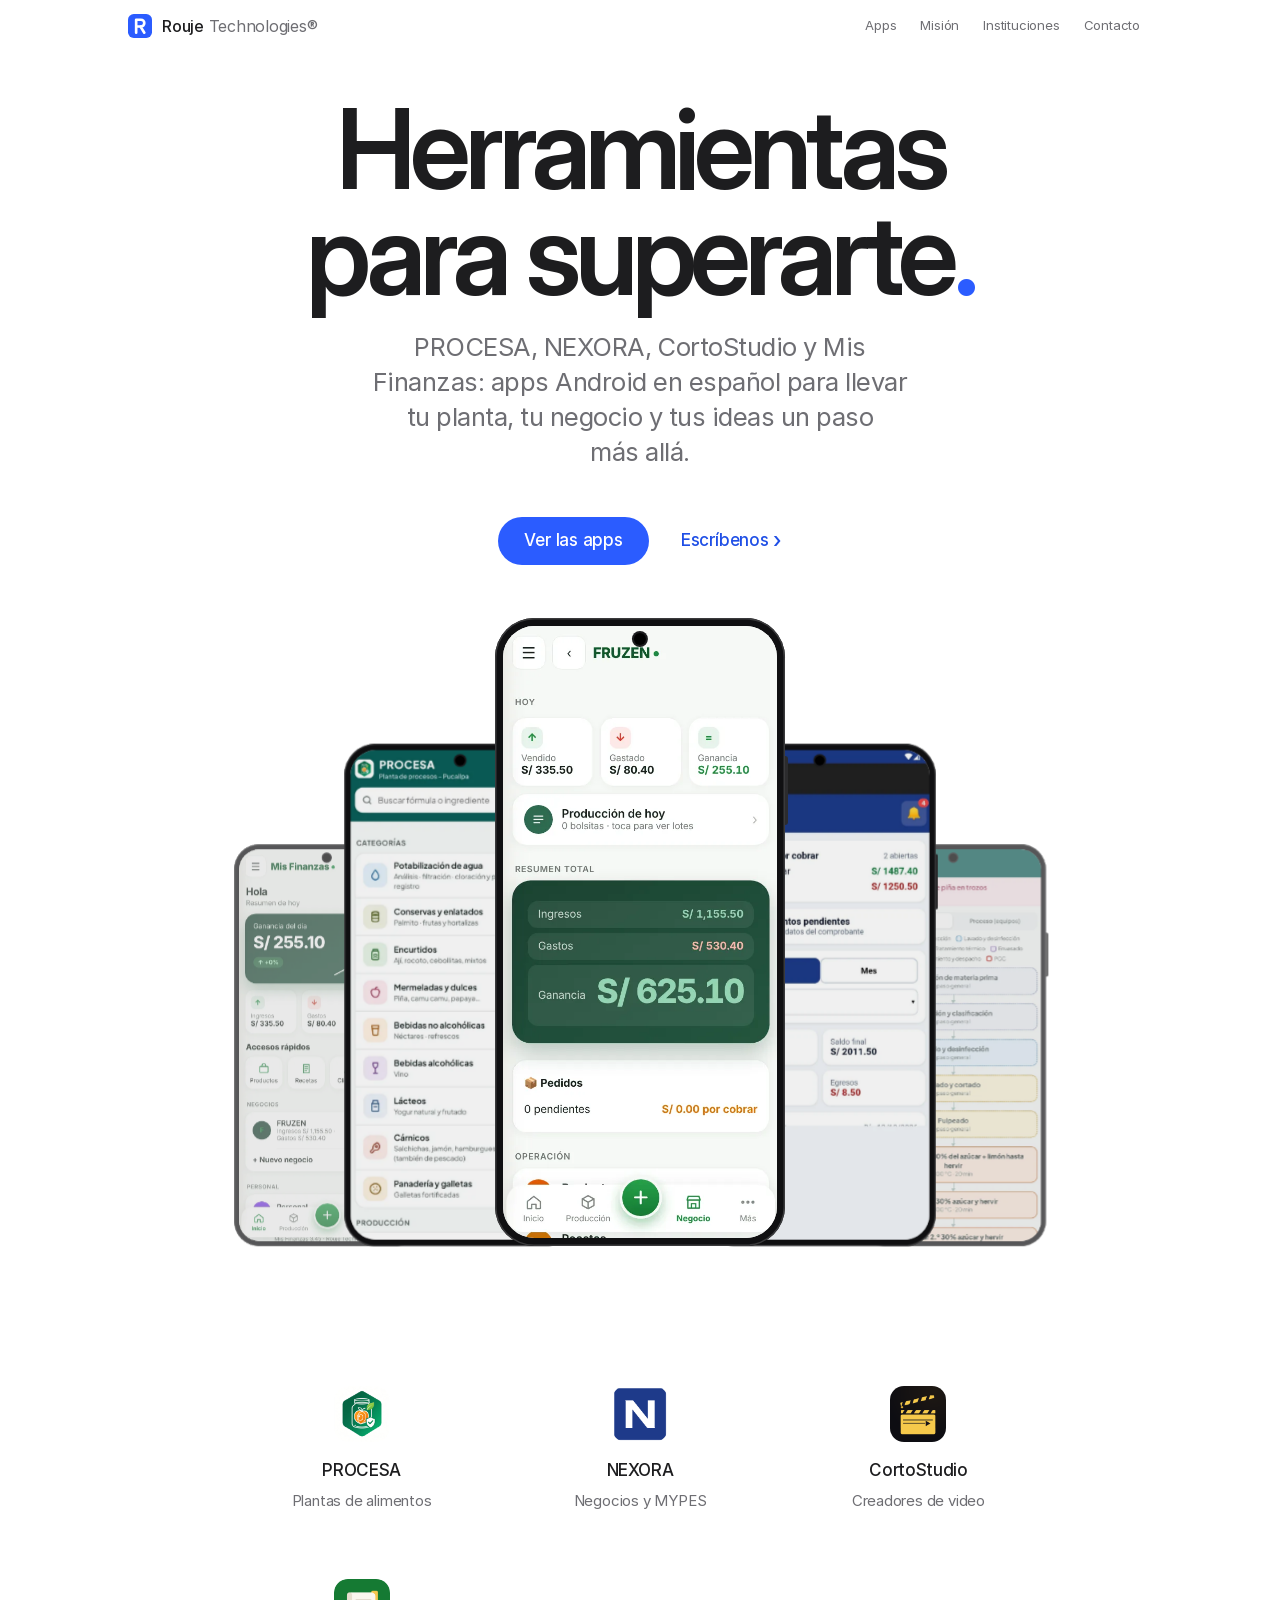
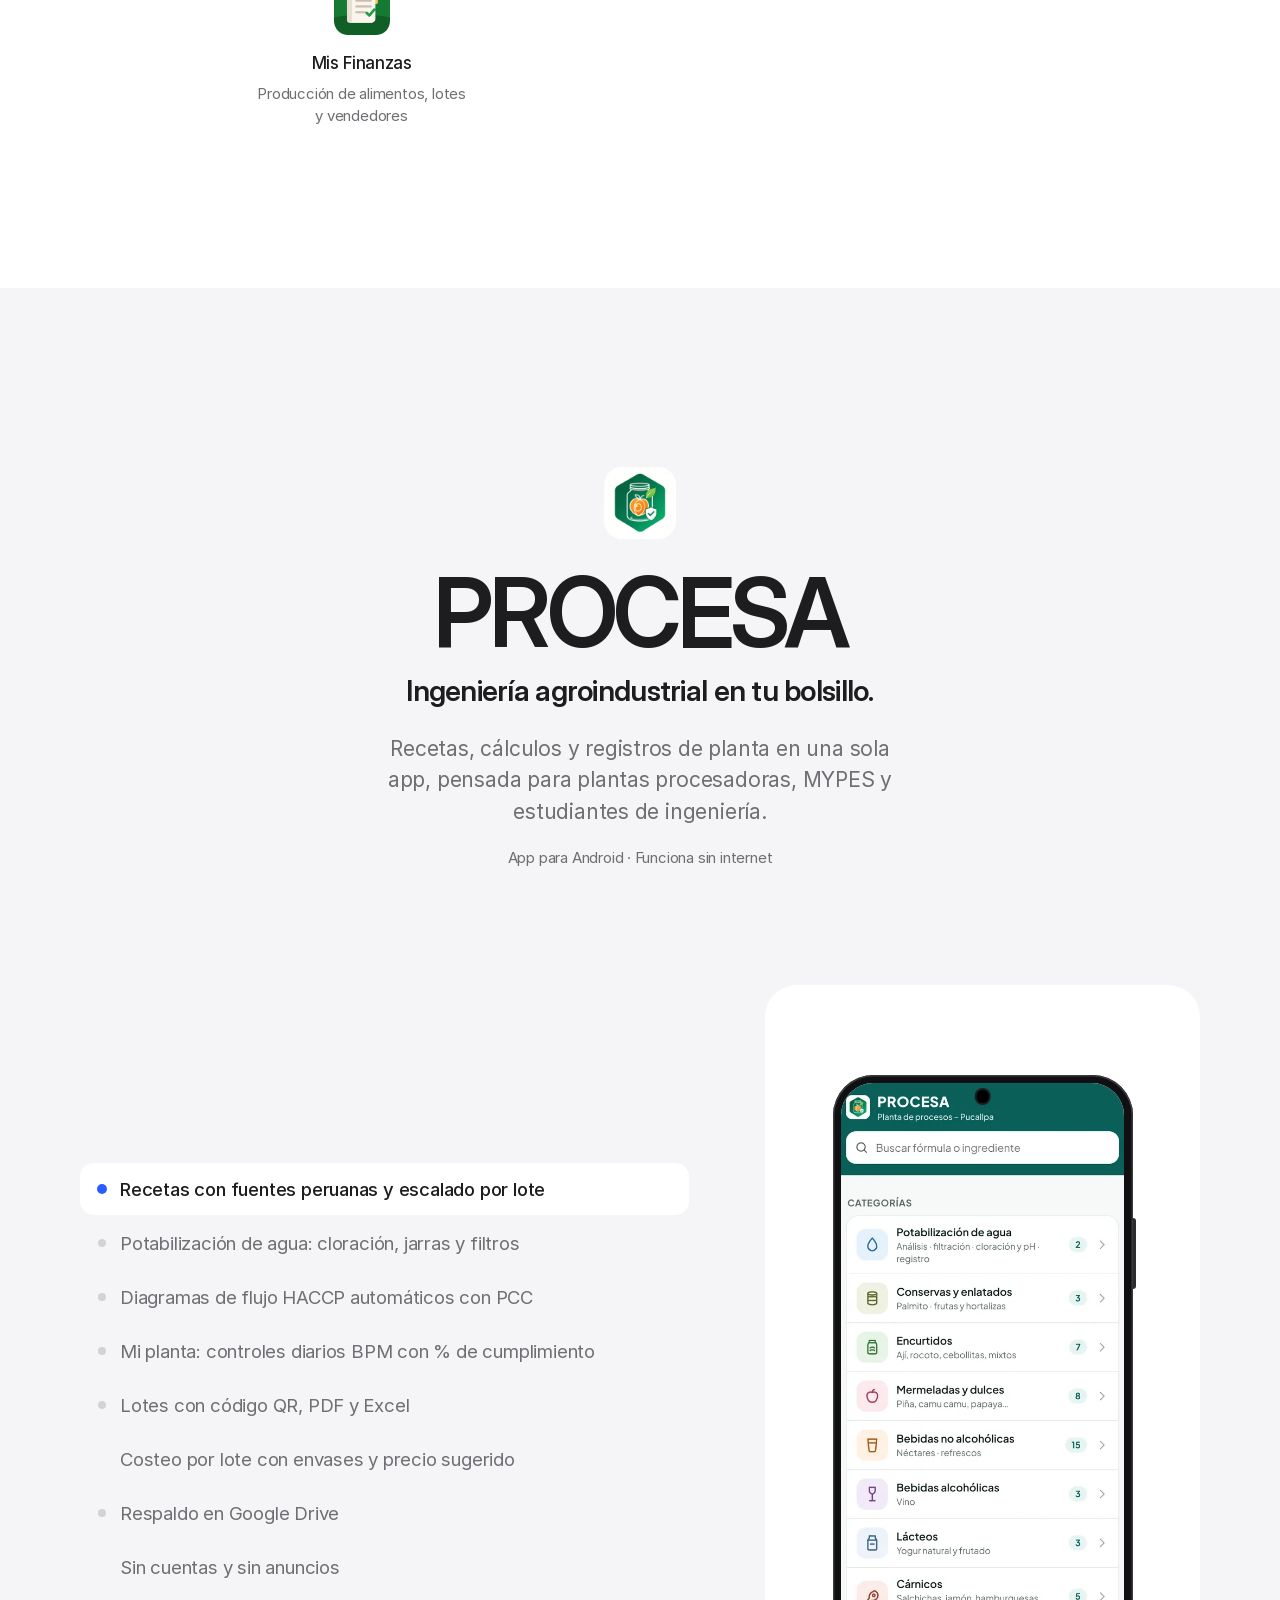
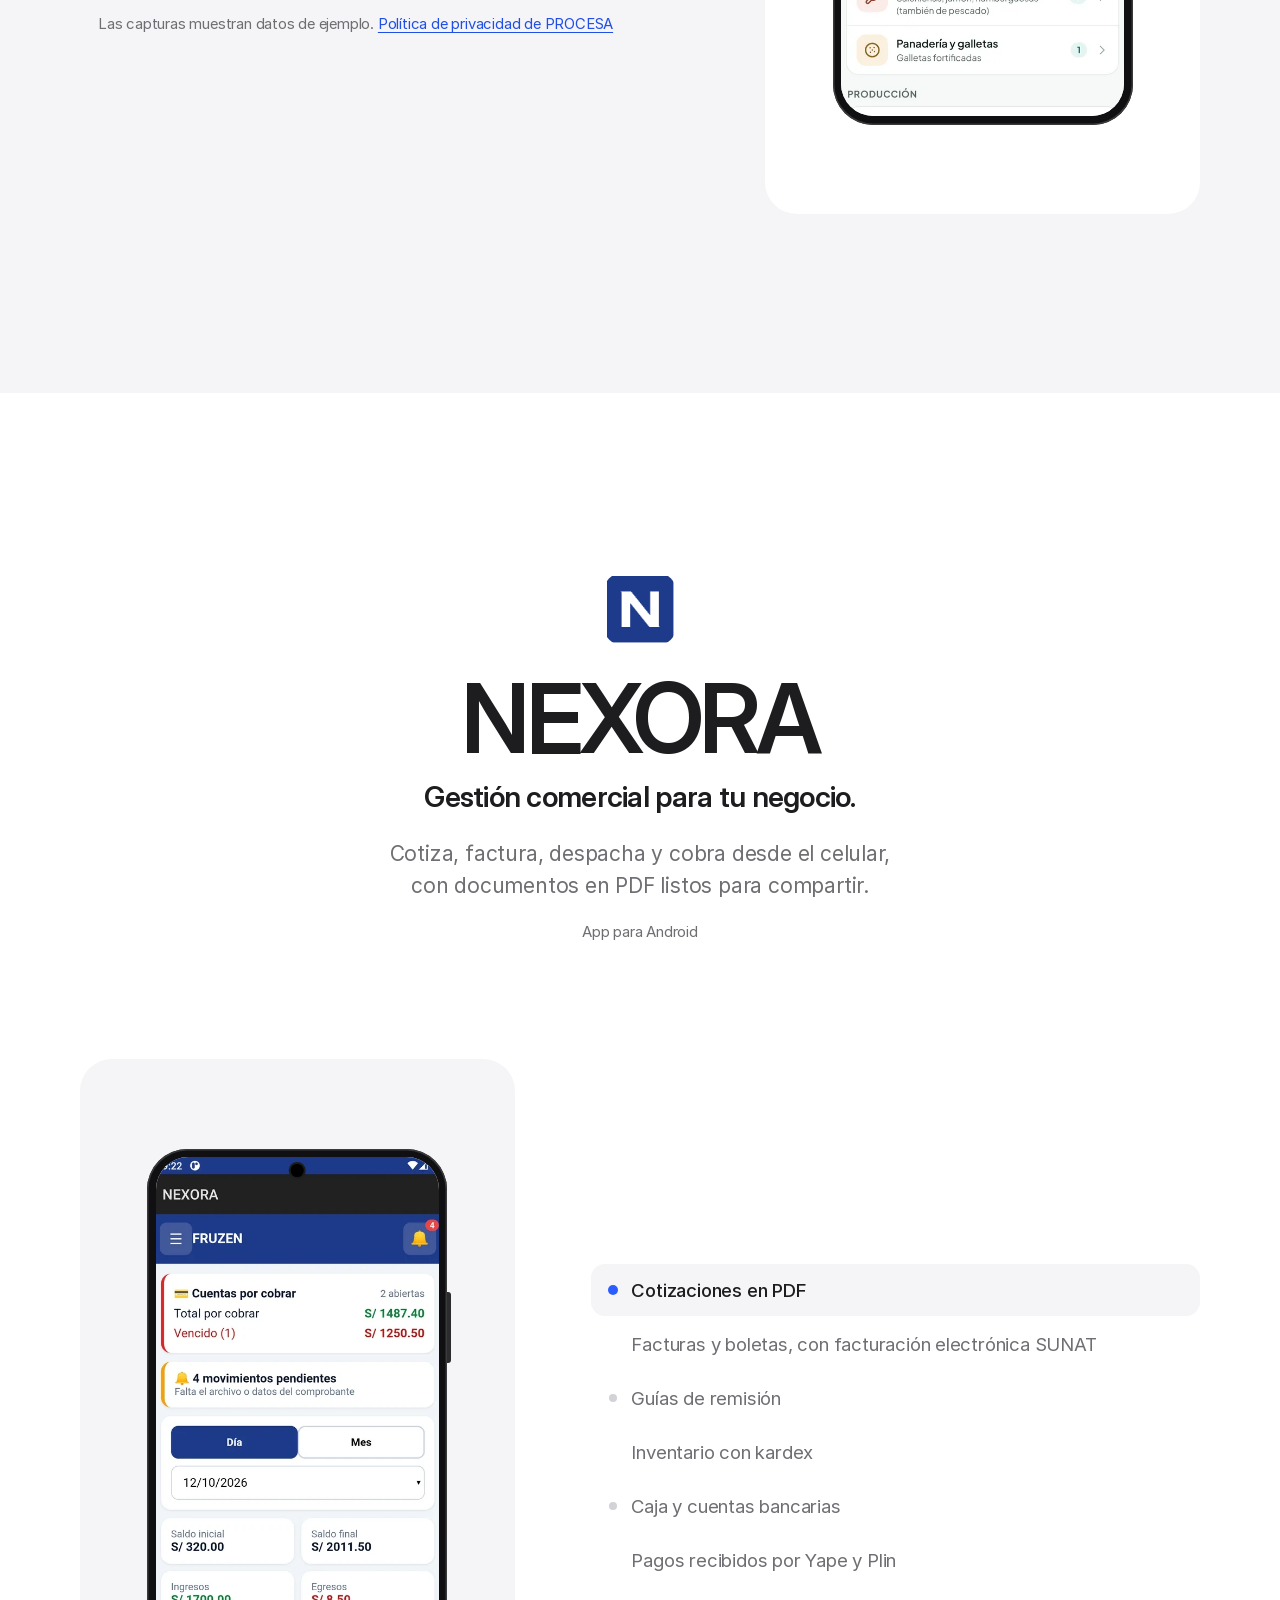
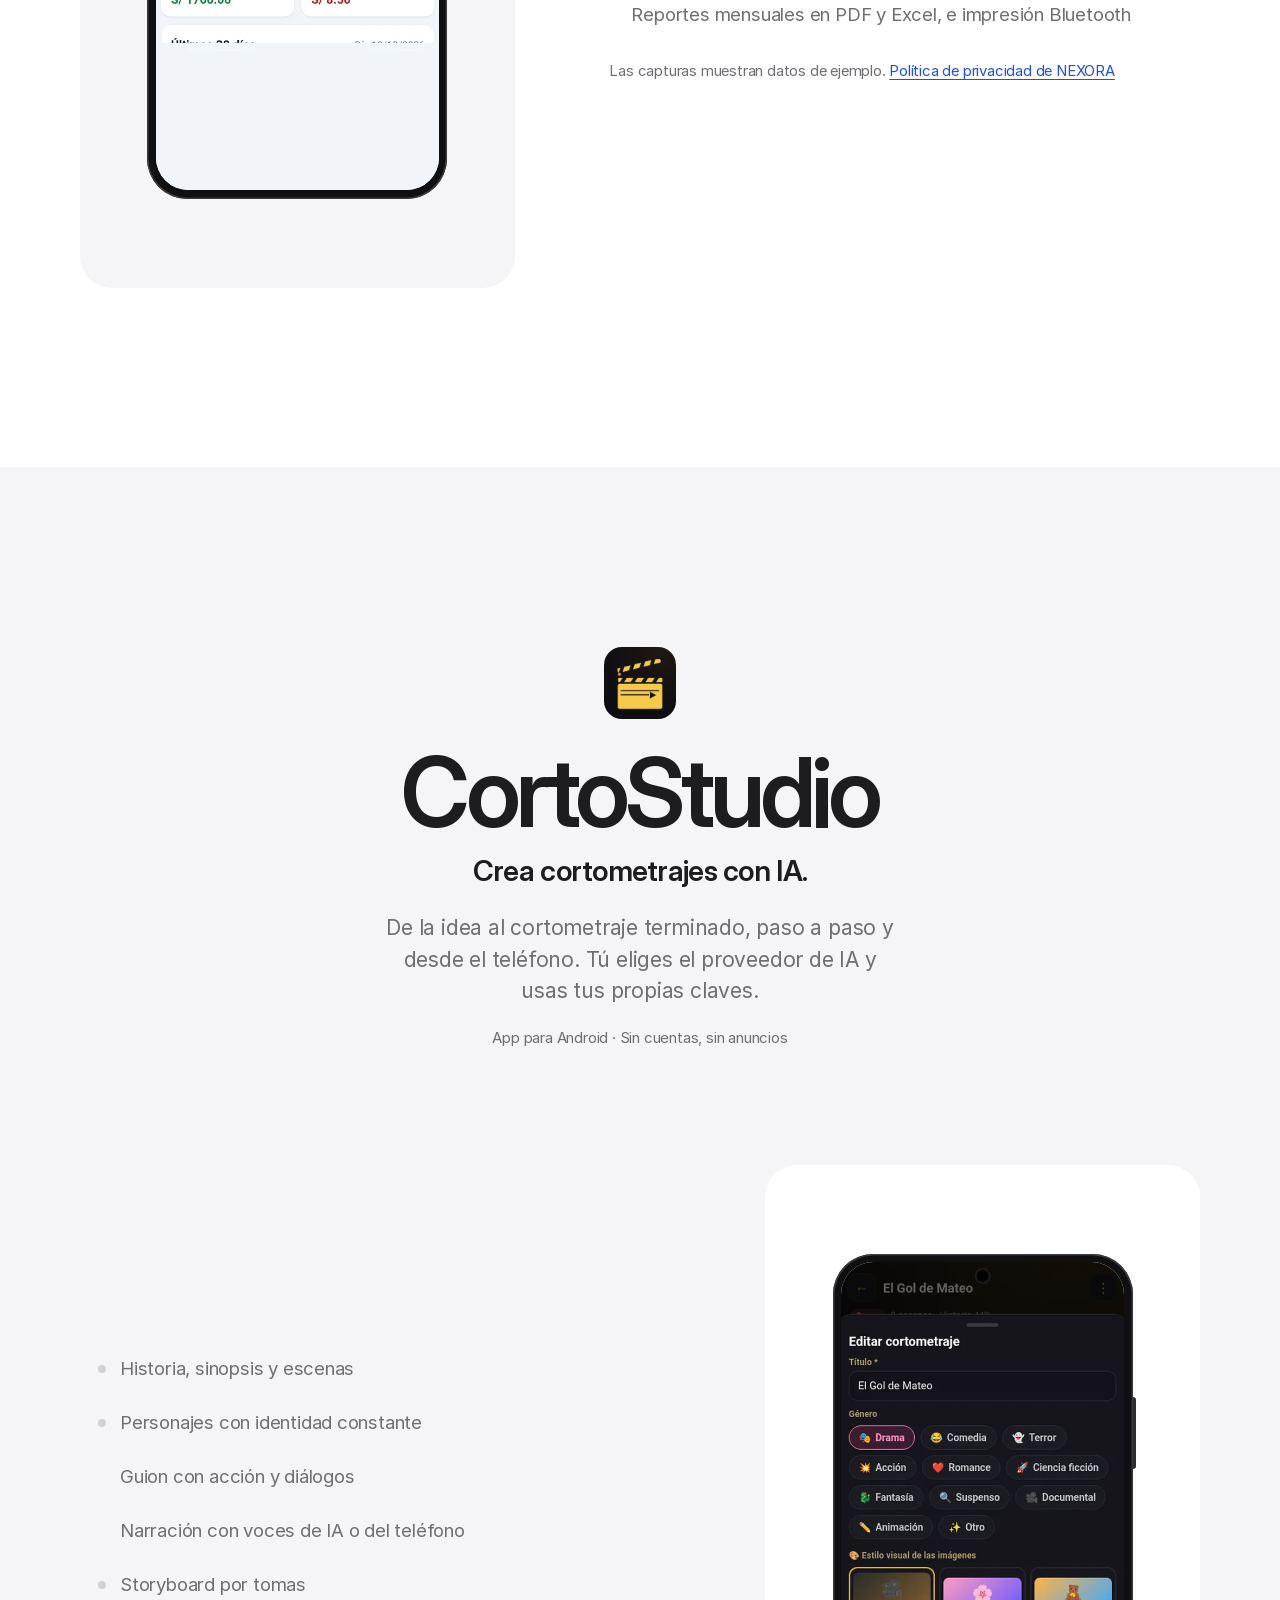
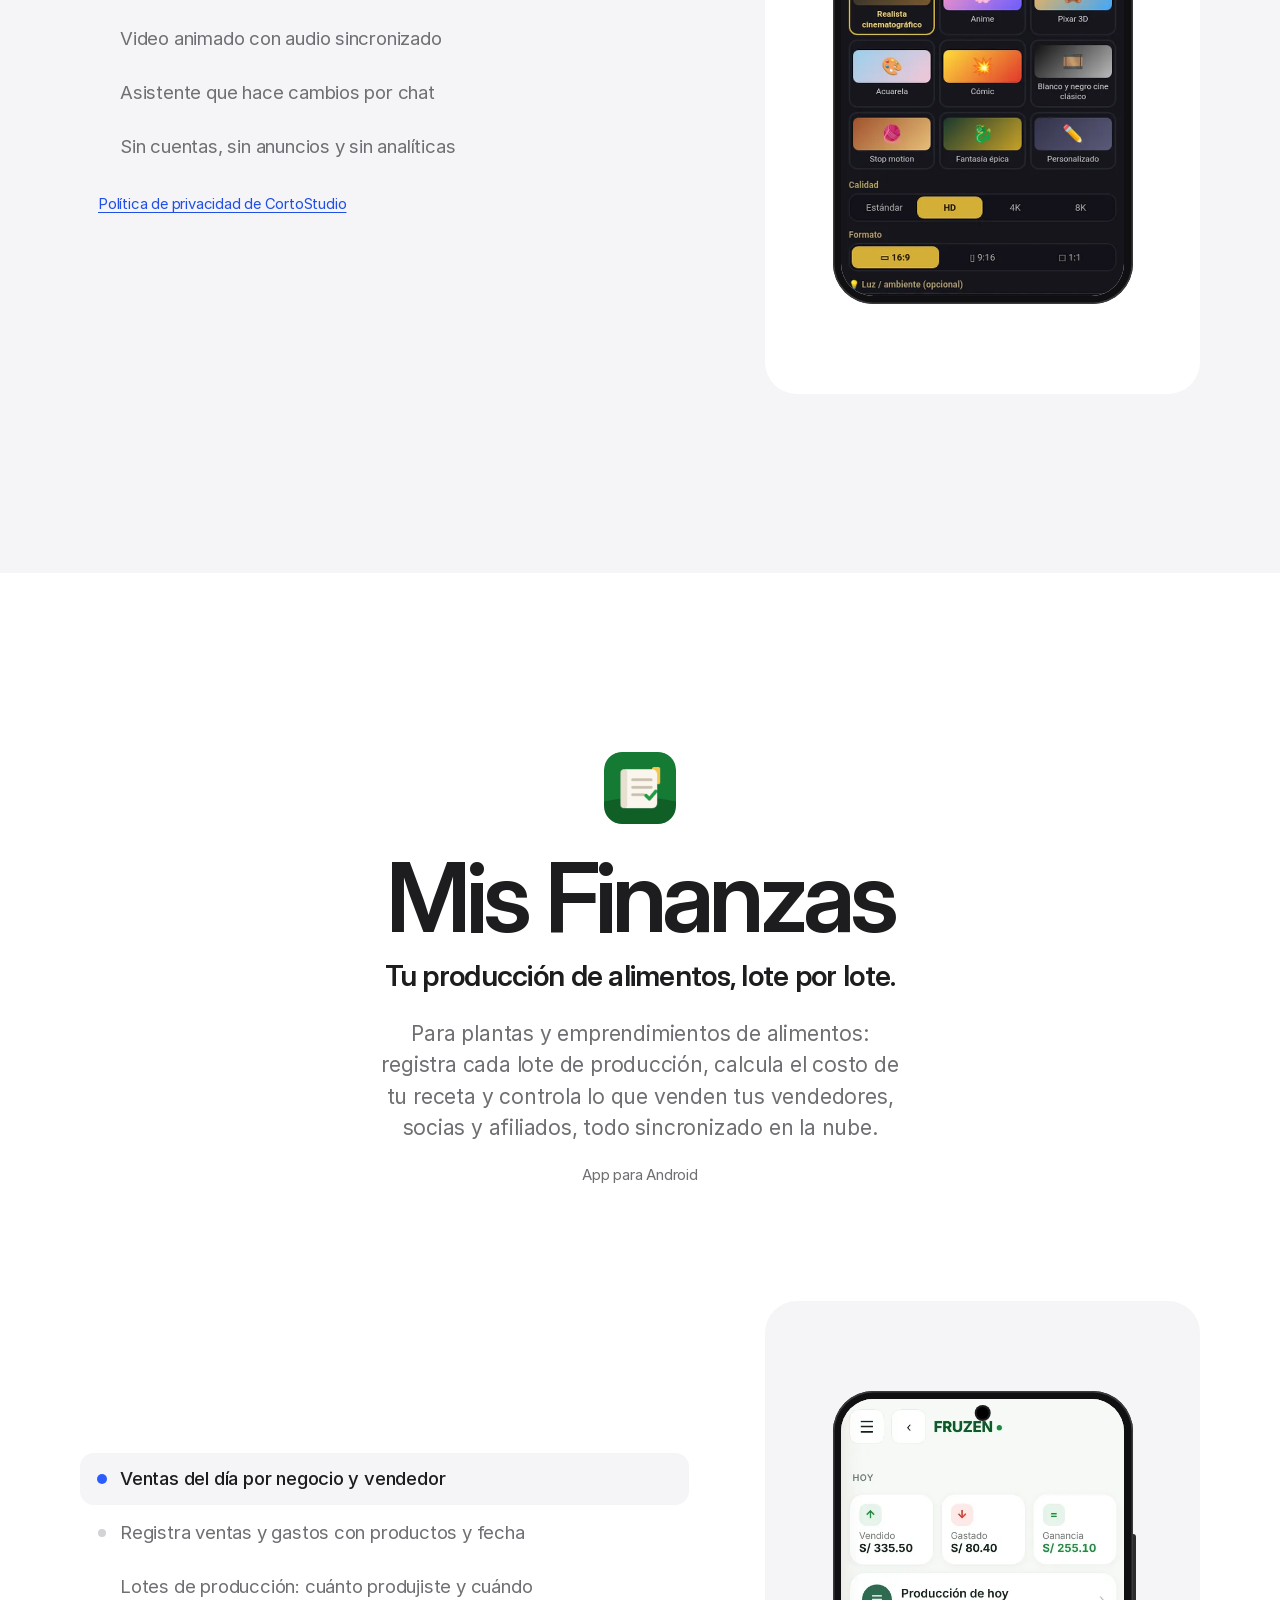
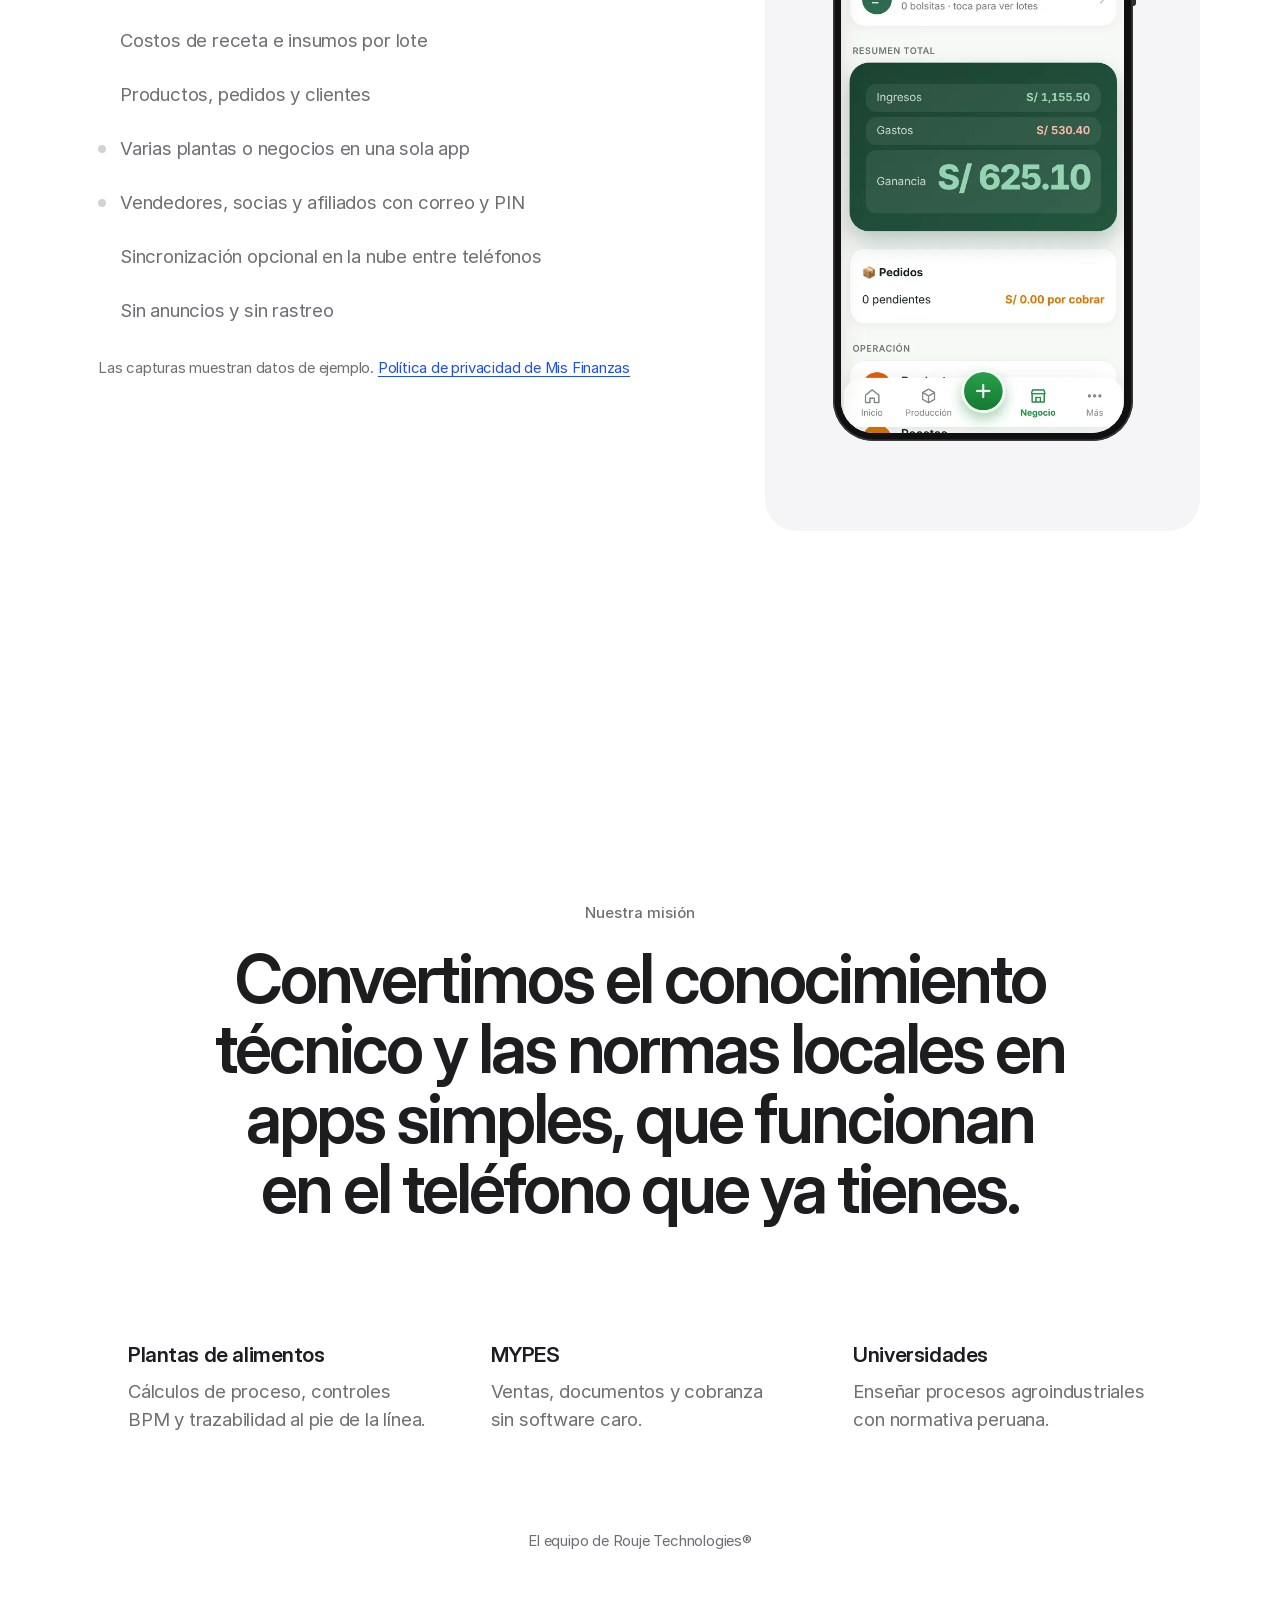
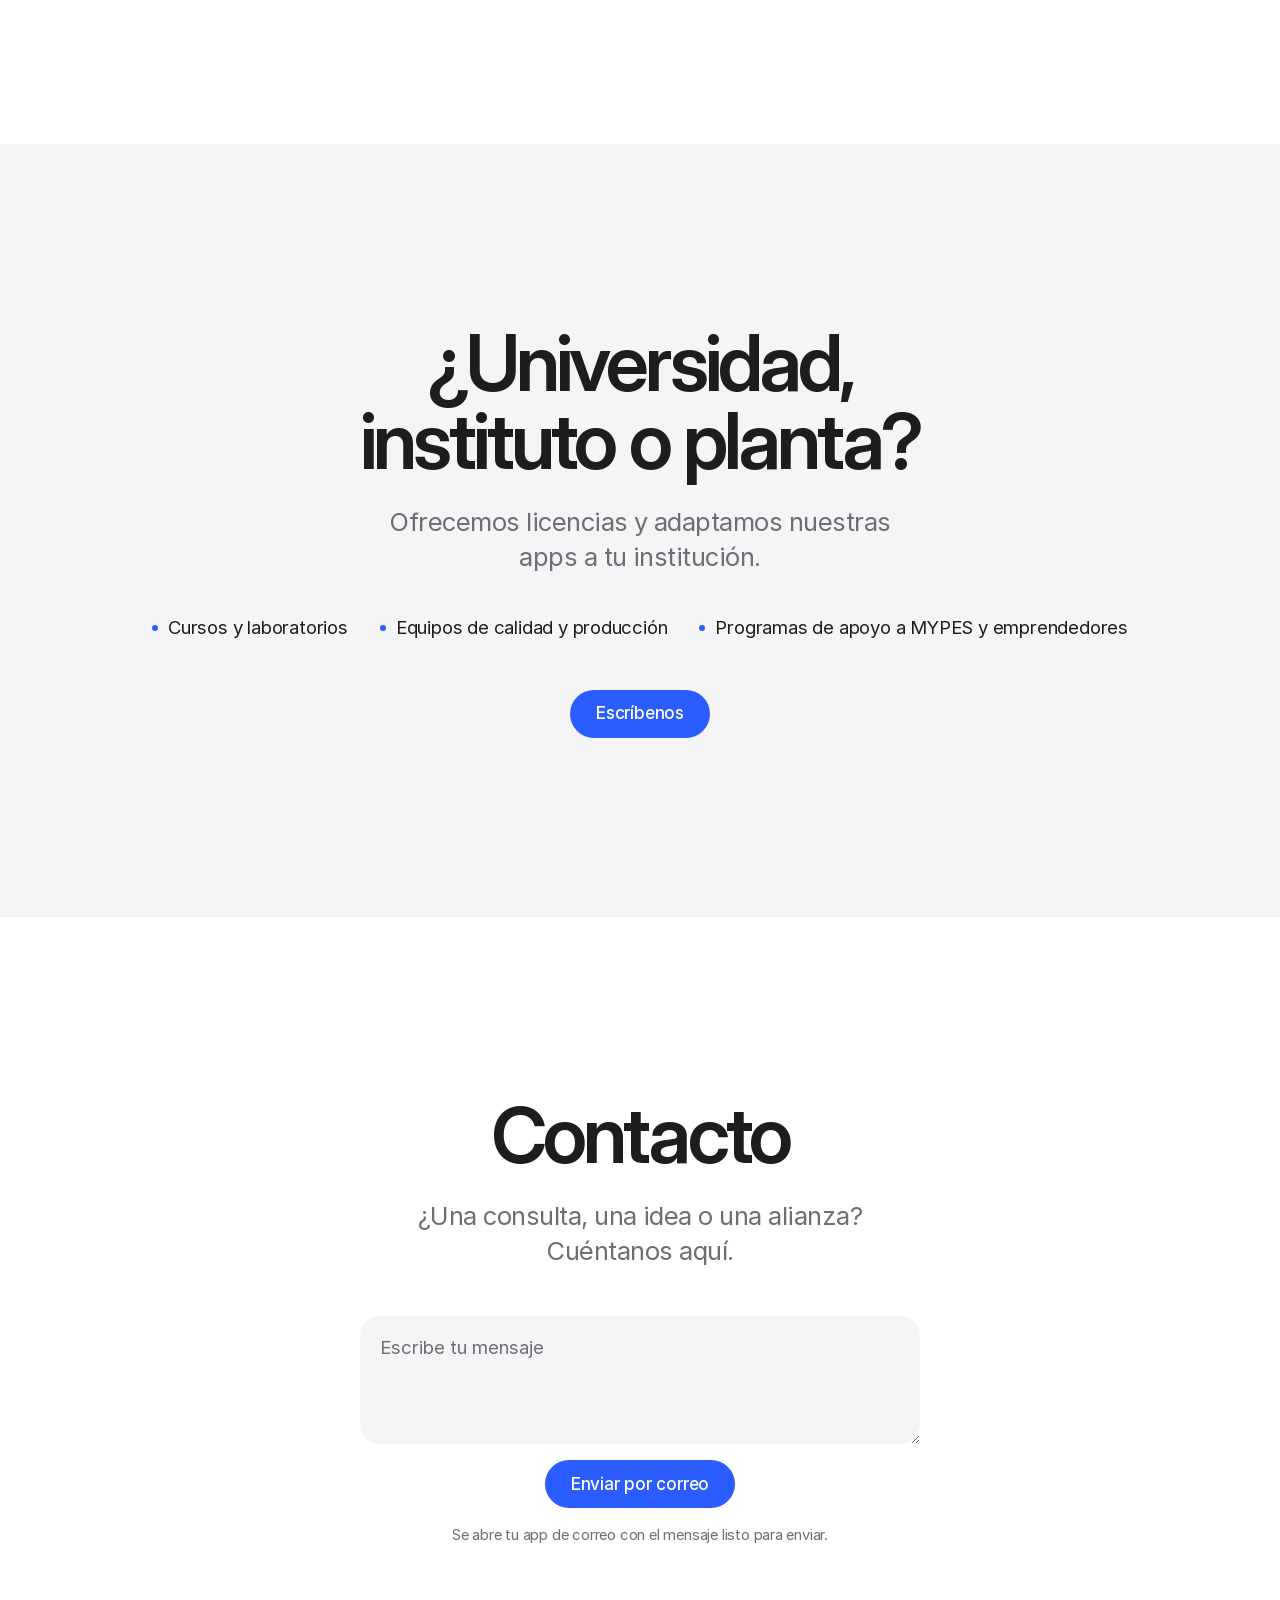
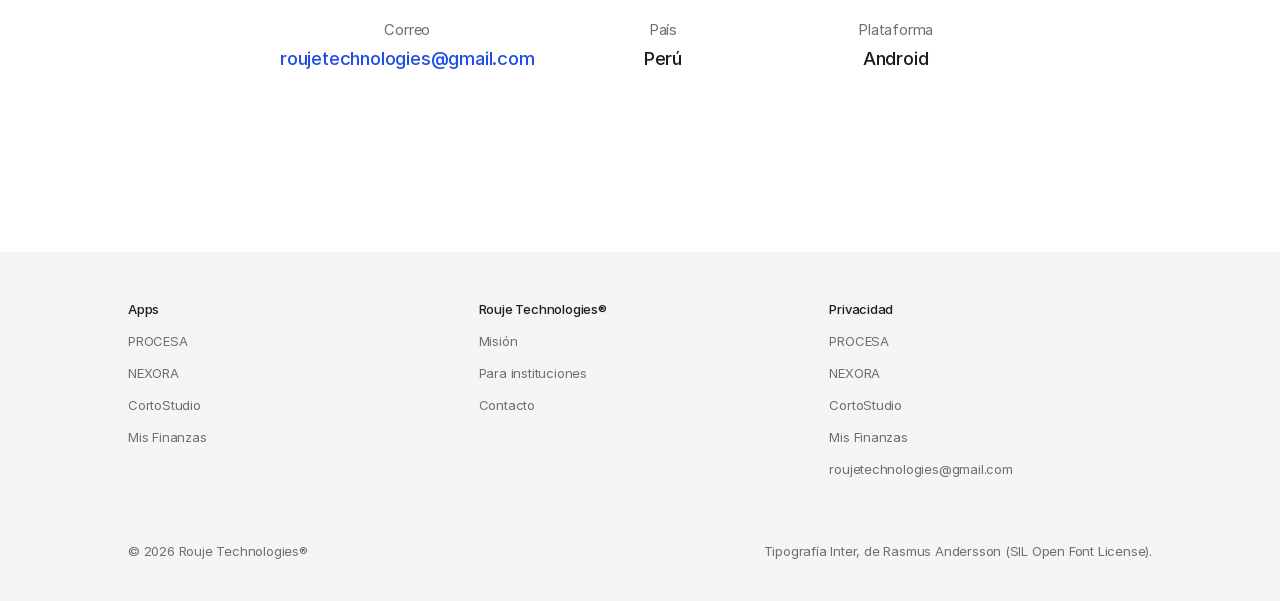
==== commit be7ba8ed: "Hero: stacked phones gliding horizontally; NEXORA dashboard shot" ====
--- a/index.html
+++ b/index.html
@@ -8,7 +8,7 @@
 <meta name="theme-color" content="#ffffff">
 <link rel="icon" href="assets/favicon.svg" type="image/svg+xml">
 <link rel="preload" href="assets/fonts/InterDisplay-SemiBold.woff2" as="font" type="font/woff2" crossorigin>
-<link rel="stylesheet" href="assets/site.css">
+<link rel="stylesheet" href="assets/site.css?v=deck2">
 </head>
 <body>
 <a class="skip" href="#main">Saltar al contenido</a>
@@ -21,7 +21,7 @@
   <h1 id="hero-t">Herramientas para superarte<span class="dot">.</span></h1>
   <p class="lead">PROCESA, NEXORA, CortoStudio y Mis Finanzas: apps Android en español para llevar tu planta, tu negocio y tus ideas un paso más allá.</p>
   <p class="cta"><a class="btn" href="#apps">Ver las apps</a><a class="more" href="#contacto">Escríbenos</a></p>
-  <div class="stage marquee"><div class="track"><figure class="phone"><img src="assets/img/misfinanzas-negocio.webp" width="540" height="1169" alt="Mis Finanzas: caja del día de un negocio de producción de alimentos"></figure><figure class="phone"><img src="assets/img/nexora-cotizacion.webp?v=6" width="540" height="1169" alt="NEXORA: lista de cotizaciones"></figure><figure class="phone"><img src="assets/img/procesa-diagrama.webp" width="540" height="1169" alt="PROCESA: diagrama de flujo HACCP de una mermelada"></figure><figure class="phone"><img src="assets/img/corto-inicio.webp" width="540" height="1169" alt="CortoStudio: editar un cortometraje"></figure><figure class="phone"><img src="assets/img/misfinanzas-inicio.webp" width="540" height="1169" alt="Mis Finanzas: inicio"></figure><figure class="phone"><img src="assets/img/procesa-inicio.webp" width="540" height="1169" alt="PROCESA: categorías de recetas"></figure><figure class="phone"><img src="assets/img/misfinanzas-movimiento.webp" width="540" height="1169" alt="Mis Finanzas: nuevo movimiento"></figure><figure class="phone" aria-hidden="true"><img src="assets/img/misfinanzas-negocio.webp" width="540" height="1169" alt=""></figure><figure class="phone" aria-hidden="true"><img src="assets/img/nexora-cotizacion.webp?v=6" width="540" height="1169" alt=""></figure><figure class="phone" aria-hidden="true"><img src="assets/img/procesa-diagrama.webp" width="540" height="1169" alt=""></figure><figure class="phone" aria-hidden="true"><img src="assets/img/corto-inicio.webp" width="540" height="1169" alt=""></figure><figure class="phone" aria-hidden="true"><img src="assets/img/misfinanzas-inicio.webp" width="540" height="1169" alt=""></figure><figure class="phone" aria-hidden="true"><img src="assets/img/procesa-inicio.webp" width="540" height="1169" alt=""></figure><figure class="phone" aria-hidden="true"><img src="assets/img/misfinanzas-movimiento.webp" width="540" height="1169" alt=""></figure></div></div>
+  <div class="stage deck"><figure class="phone"><img src="assets/img/misfinanzas-negocio.webp" width="540" height="1169" alt="Mis Finanzas: caja del día de un negocio de producción de alimentos"></figure><figure class="phone"><img src="assets/img/nexora-cxc.webp" width="540" height="1169" alt="NEXORA: panel con cuentas por cobrar, caja e ingresos"></figure><figure class="phone"><img src="assets/img/procesa-diagrama.webp" width="540" height="1169" alt="PROCESA: diagrama de flujo HACCP de una mermelada"></figure><figure class="phone"><img src="assets/img/corto-inicio.webp" width="540" height="1169" alt="CortoStudio: editar un cortometraje"></figure><figure class="phone"><img src="assets/img/misfinanzas-inicio.webp" width="540" height="1169" alt="Mis Finanzas: inicio"></figure><figure class="phone"><img src="assets/img/procesa-inicio.webp" width="540" height="1169" alt="PROCESA: categorías de recetas"></figure></div>
 </section>
 <section class="trio" id="apps" aria-labelledby="apps-t">
   <h2 id="apps-t" class="sr">Las cuatro apps</h2>
@@ -57,7 +57,7 @@
     <p class="meta">App para Android</p>
   </div>
   <div class="show rev">
-    <div class="shot"><figure class="phone "><img src="assets/img/nexora-cotizacion.webp?v=6" width="540" height="1169" alt="NEXORA: lista de cotizaciones" loading="lazy"></figure></div>
+    <div class="shot"><figure class="phone "><img src="assets/img/nexora-cxc.webp" width="540" height="1169" alt="NEXORA: panel con cuentas por cobrar, caja e ingresos" loading="lazy"></figure></div>
     <div class="list">
       <ul class="feats" aria-label="Funciones de NEXORA: toca una marcada para ver su pantalla"><li><button type="button" class="feat" data-shot="assets/img/nexora-cotizacion.webp?v=6" data-alt="NEXORA: lista de cotizaciones" aria-pressed="true">Cotizaciones en PDF</button></li><li><span class="feat-plain">Facturas y boletas, con facturación electrónica SUNAT</span></li><li><button type="button" class="feat" data-shot="assets/img/nexora-guia.webp?v=6" data-alt="NEXORA: guía de remisión" aria-pressed="false">Guías de remisión</button></li><li><span class="feat-plain">Inventario con kardex</span></li><li><button type="button" class="feat" data-shot="assets/img/nexora-saldos.webp?v=6" data-alt="NEXORA: caja y saldos por cuenta bancaria" aria-pressed="false">Caja y cuentas bancarias</button></li><li><span class="feat-plain">Pagos recibidos por Yape y Plin</span></li><li><span class="feat-plain">Reportes mensuales en PDF y Excel, e impresión Bluetooth</span></li></ul>
       <p class="note">Las capturas muestran datos de ejemplo. <a href="privacidad-nexora.html">Política de privacidad de NEXORA</a></p>
@@ -137,6 +137,6 @@
   </nav>
   <p class="legal-line"><span>© 2026 Rouje Technologies®</span><span>Tipografía Inter, de Rasmus Andersson (SIL Open Font License).</span></p>
 </div></footer>
-<script src="assets/site.js" defer></script>
+<script src="assets/site.js?v=deck2" defer></script>
 </body>
 </html>
--- a/assets/site.css
+++ b/assets/site.css
@@ -196,10 +196,14 @@
   }
 }
 
-/* hero marquee */
-.stage.marquee { display: block; overflow: hidden; -webkit-mask-image: linear-gradient(90deg, transparent, #000 8%, #000 92%, transparent); mask-image: linear-gradient(90deg, transparent, #000 8%, #000 92%, transparent); }
-.stage.marquee .track { display: flex; gap: clamp(16px, 3vw, 32px); width: max-content; animation: marquee 48s linear infinite; will-change: transform; }
-.stage.marquee .phone { --w: clamp(150px, 40vw, 236px); margin: 0 !important; flex: none; animation: none !important; }
-.stage.marquee:hover .track { animation-play-state: paused; }
-@keyframes marquee { from { transform: translate3d(0,0,0); } to { transform: translate3d(calc(-50% - clamp(8px, 1.5vw, 16px)),0,0); } }
-@media (prefers-reduced-motion: reduce) { .stage.marquee .track { animation: none; } .stage.marquee { overflow-x: auto; } }
+/* hero deck: stacked phones gliding horizontally */
+.stage.deck { --w0: clamp(190px, 46vw, 290px); display: block; position: relative; height: calc(var(--w0) * 2.17 + 12px); overflow: hidden; -webkit-mask-image: linear-gradient(90deg, transparent, #000 10%, #000 90%, transparent); mask-image: linear-gradient(90deg, transparent, #000 10%, #000 90%, transparent); }
+.stage.deck .phone { --w: var(--w0); position: absolute; left: 50%; bottom: 4px; margin: 0 !important; animation: none !important; transform-origin: 50% 100%; transition: transform 1.6s cubic-bezier(.65,0,.35,1), opacity 1.6s cubic-bezier(.65,0,.35,1), filter 1.6s ease; opacity: 0; transform: translateX(-50%) scale(.5); will-change: transform, opacity; }
+.stage.deck .phone[data-p="0"] { z-index: 5; opacity: 1; transform: translateX(-50%) scale(1); }
+.stage.deck .phone[data-p="-1"] { z-index: 4; opacity: 1; transform: translateX(-112%) scale(.8); filter: brightness(.94); }
+.stage.deck .phone[data-p="1"] { z-index: 4; opacity: 1; transform: translateX(12%) scale(.8); filter: brightness(.94); }
+.stage.deck .phone[data-p="-2"] { z-index: 3; opacity: .7; transform: translateX(-158%) scale(.64); filter: brightness(.88); }
+.stage.deck .phone[data-p="2"] { z-index: 3; opacity: .7; transform: translateX(58%) scale(.64); filter: brightness(.88); }
+.stage.deck .phone[data-p="-3"] { z-index: 2; transform: translateX(-190%) scale(.5); }
+.stage.deck .phone[data-p="3"] { z-index: 2; transform: translateX(90%) scale(.5); }
+@media (prefers-reduced-motion: reduce) { .stage.deck .phone { transition: none; } }
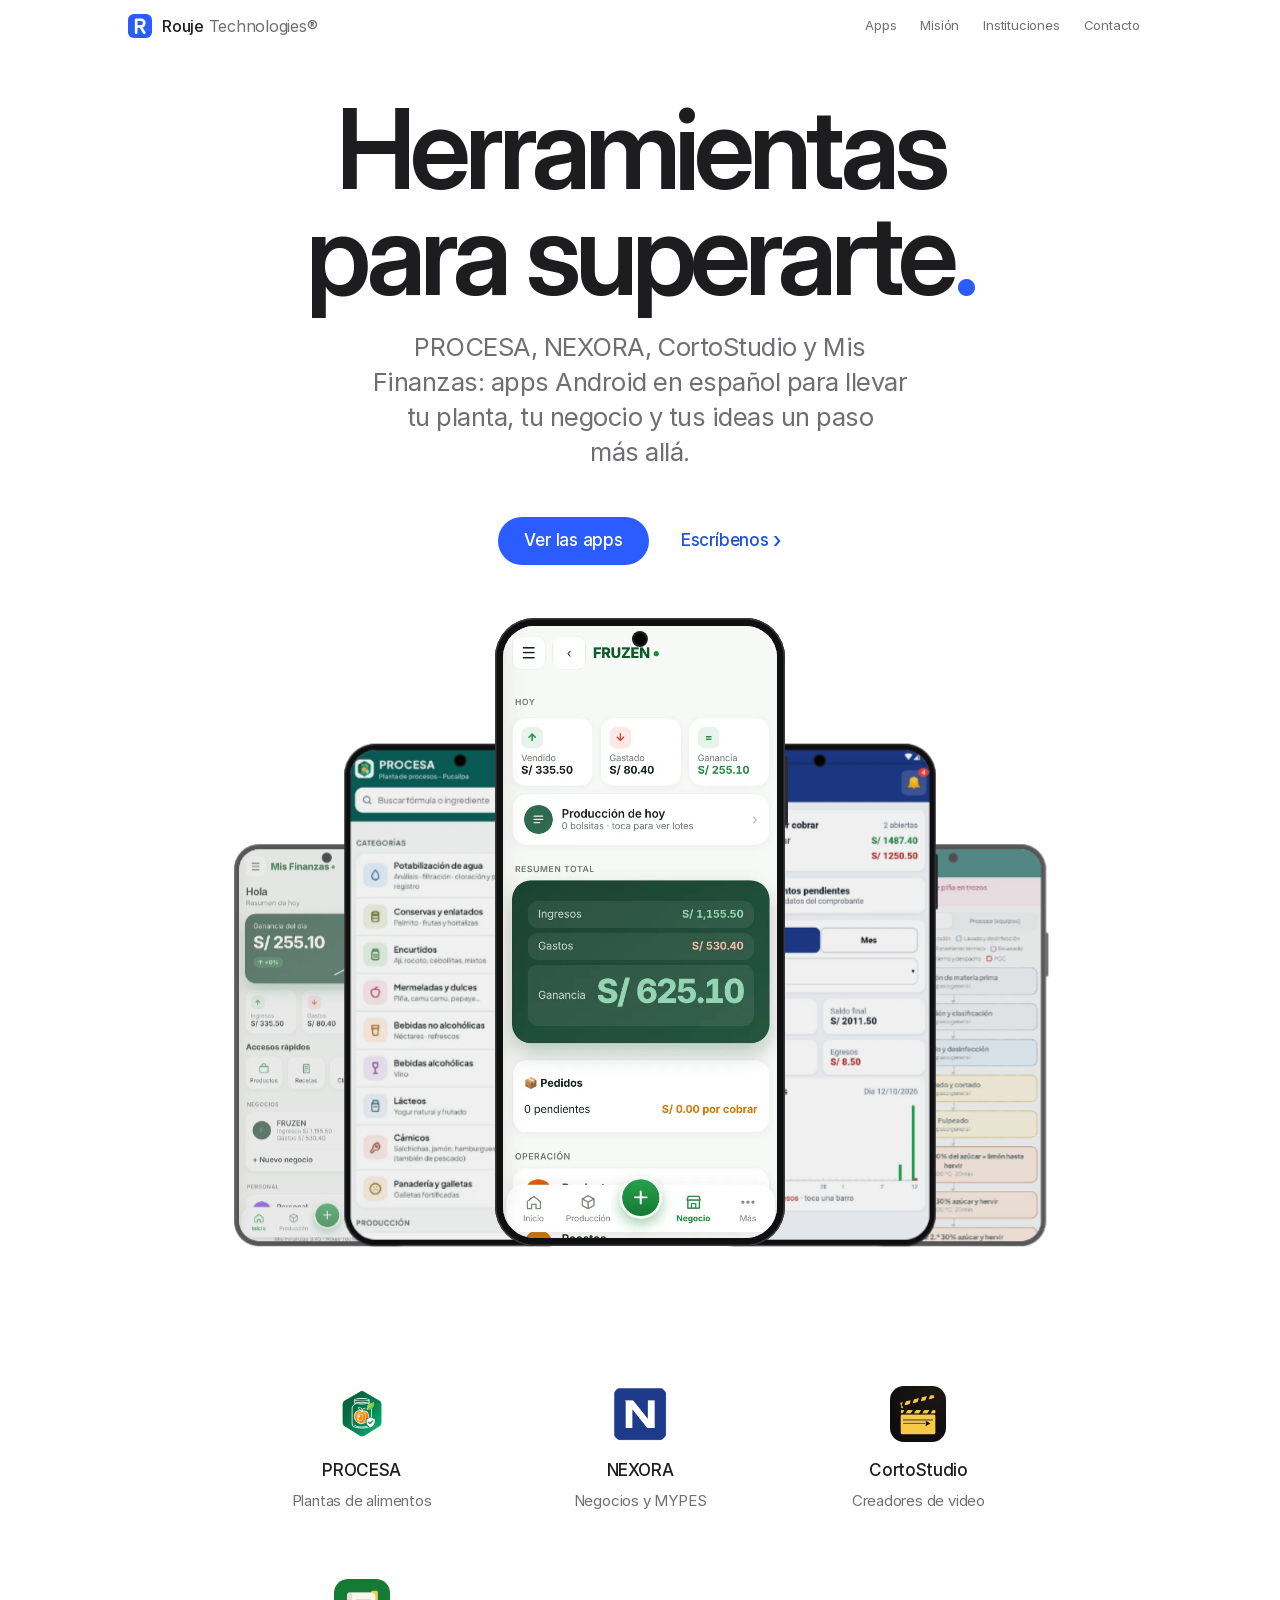
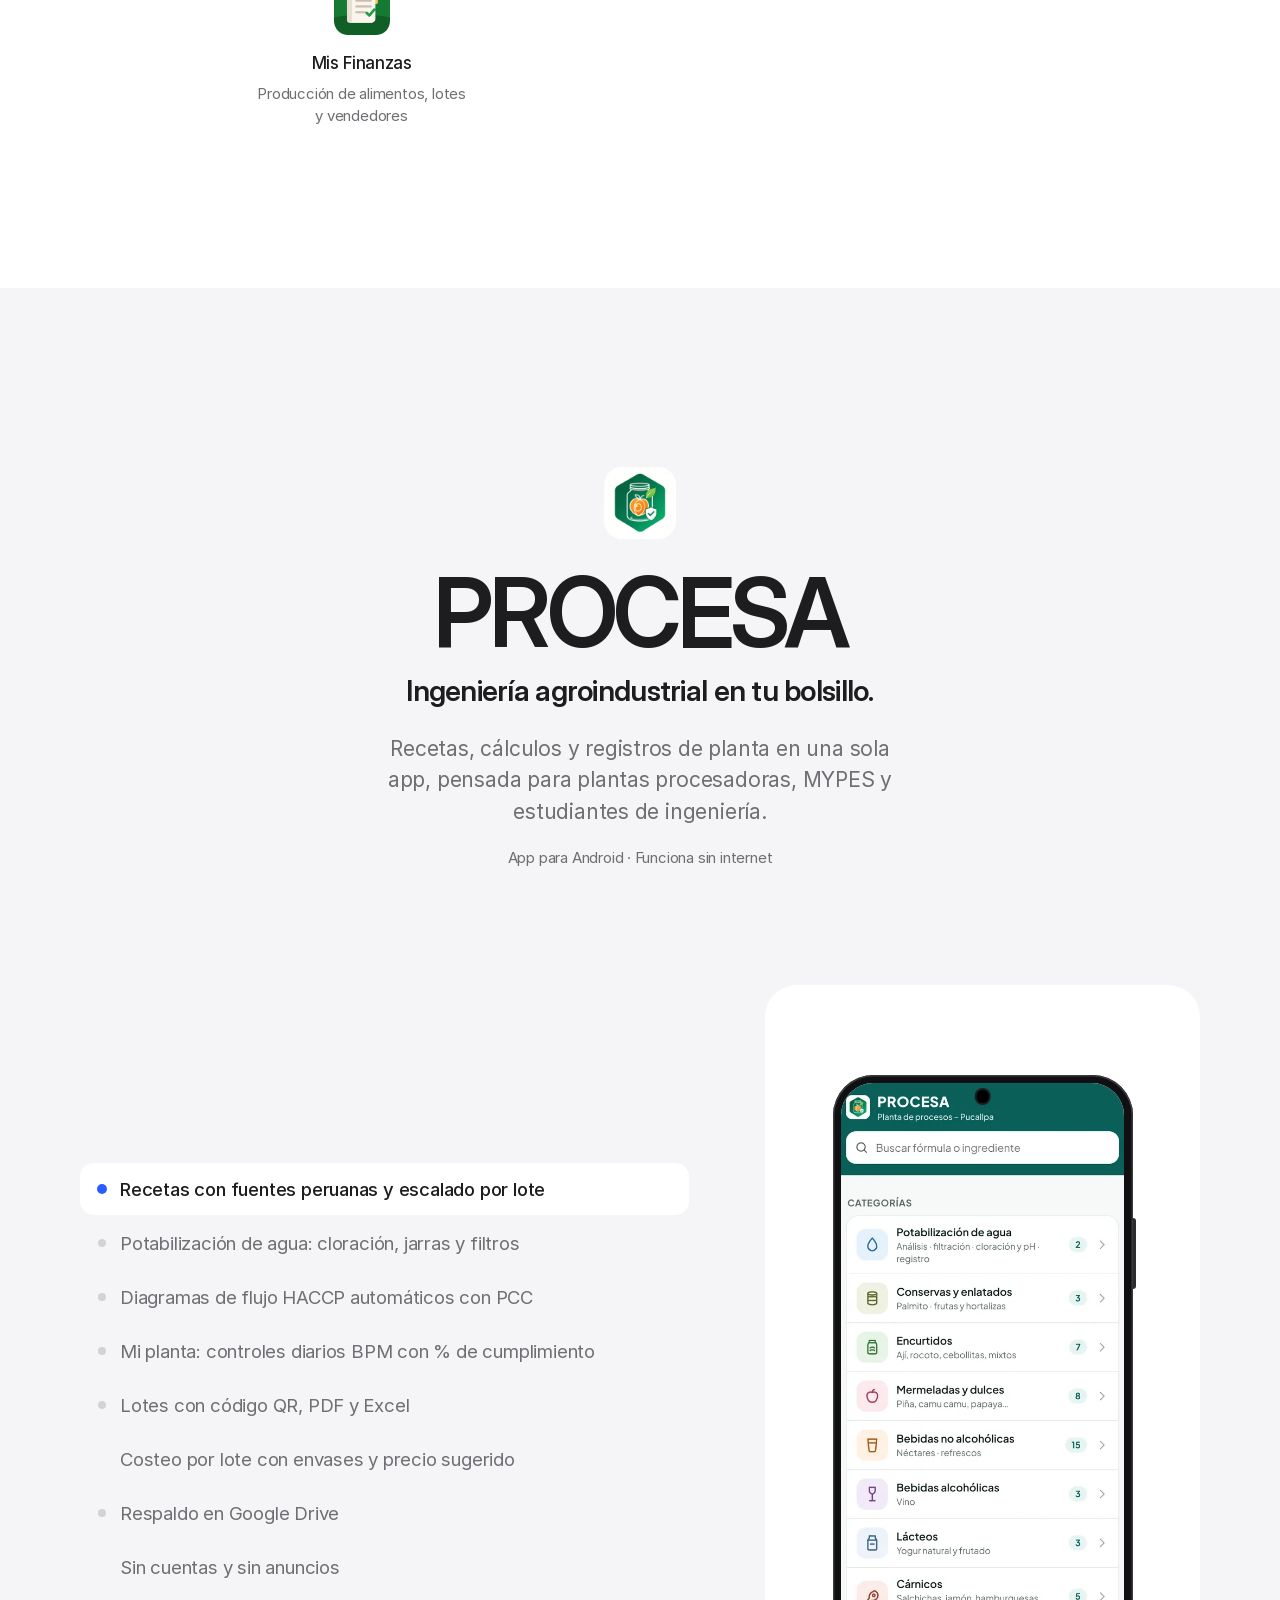
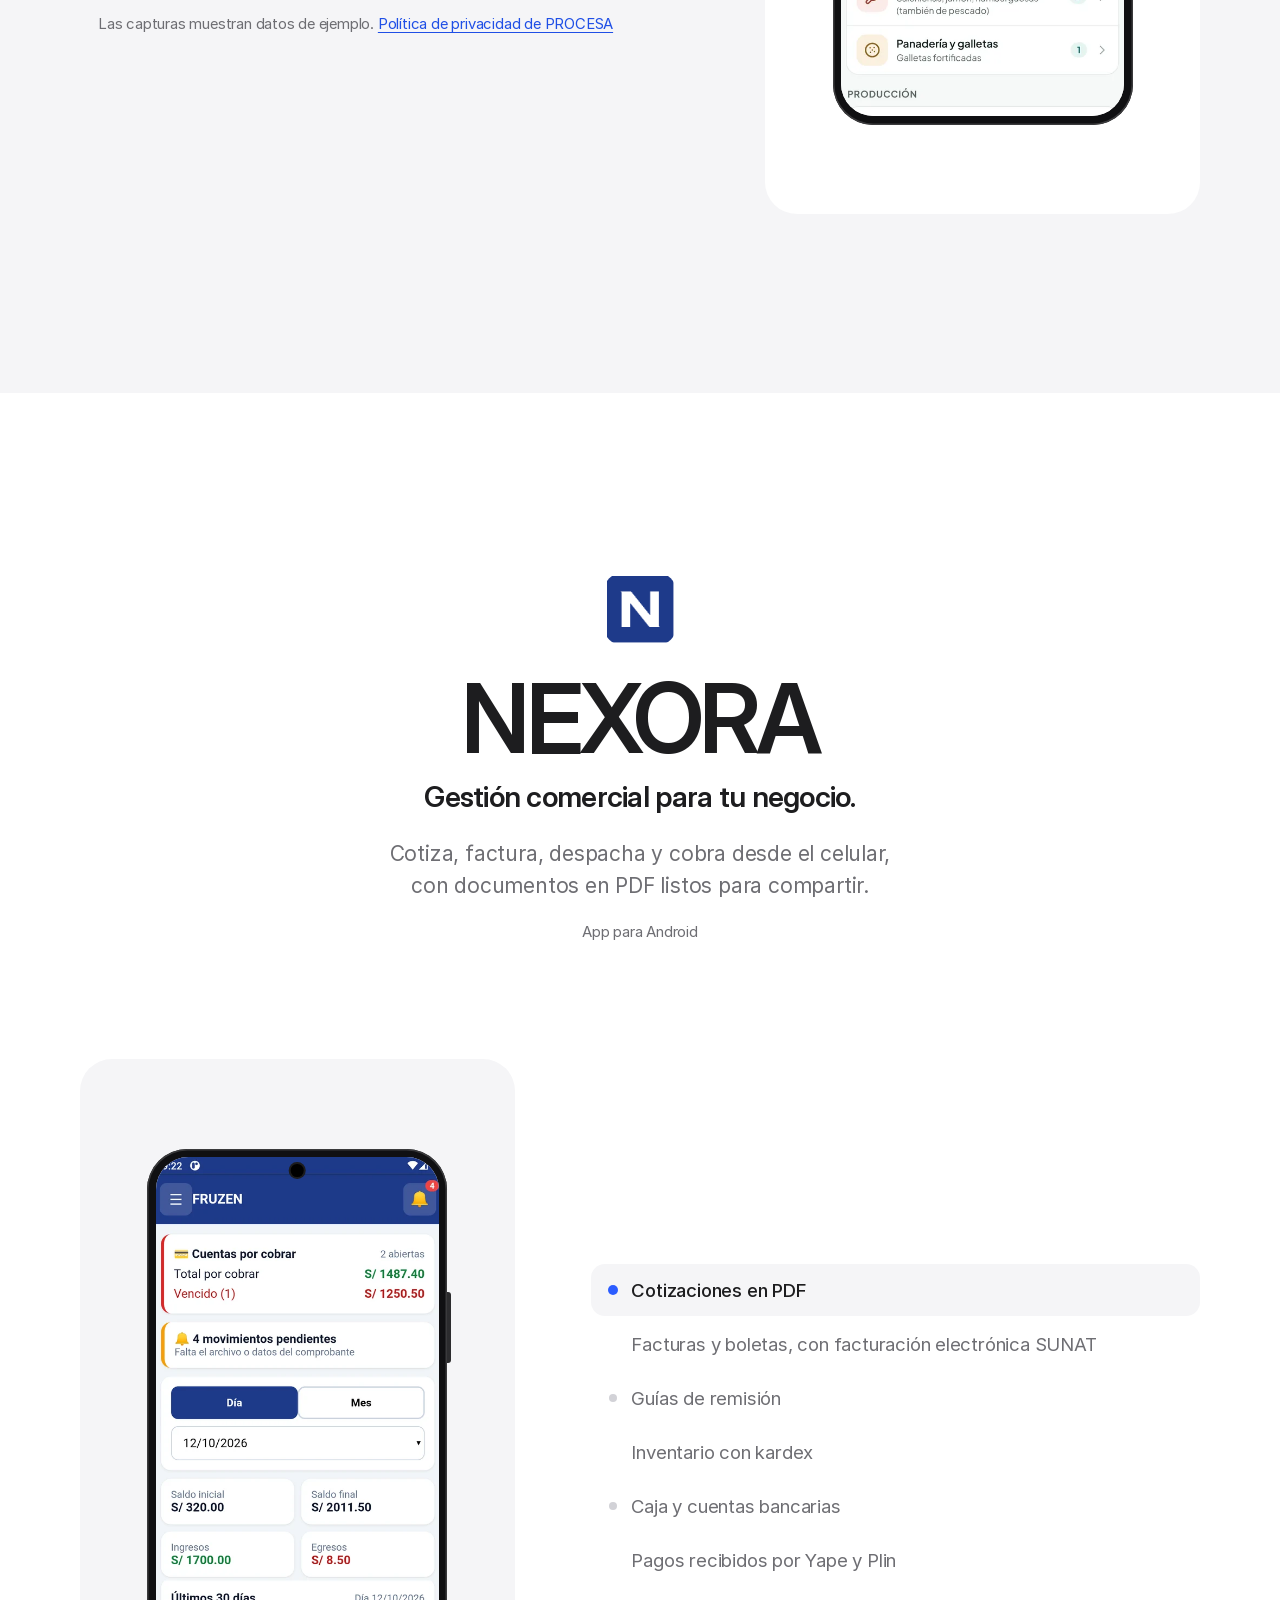
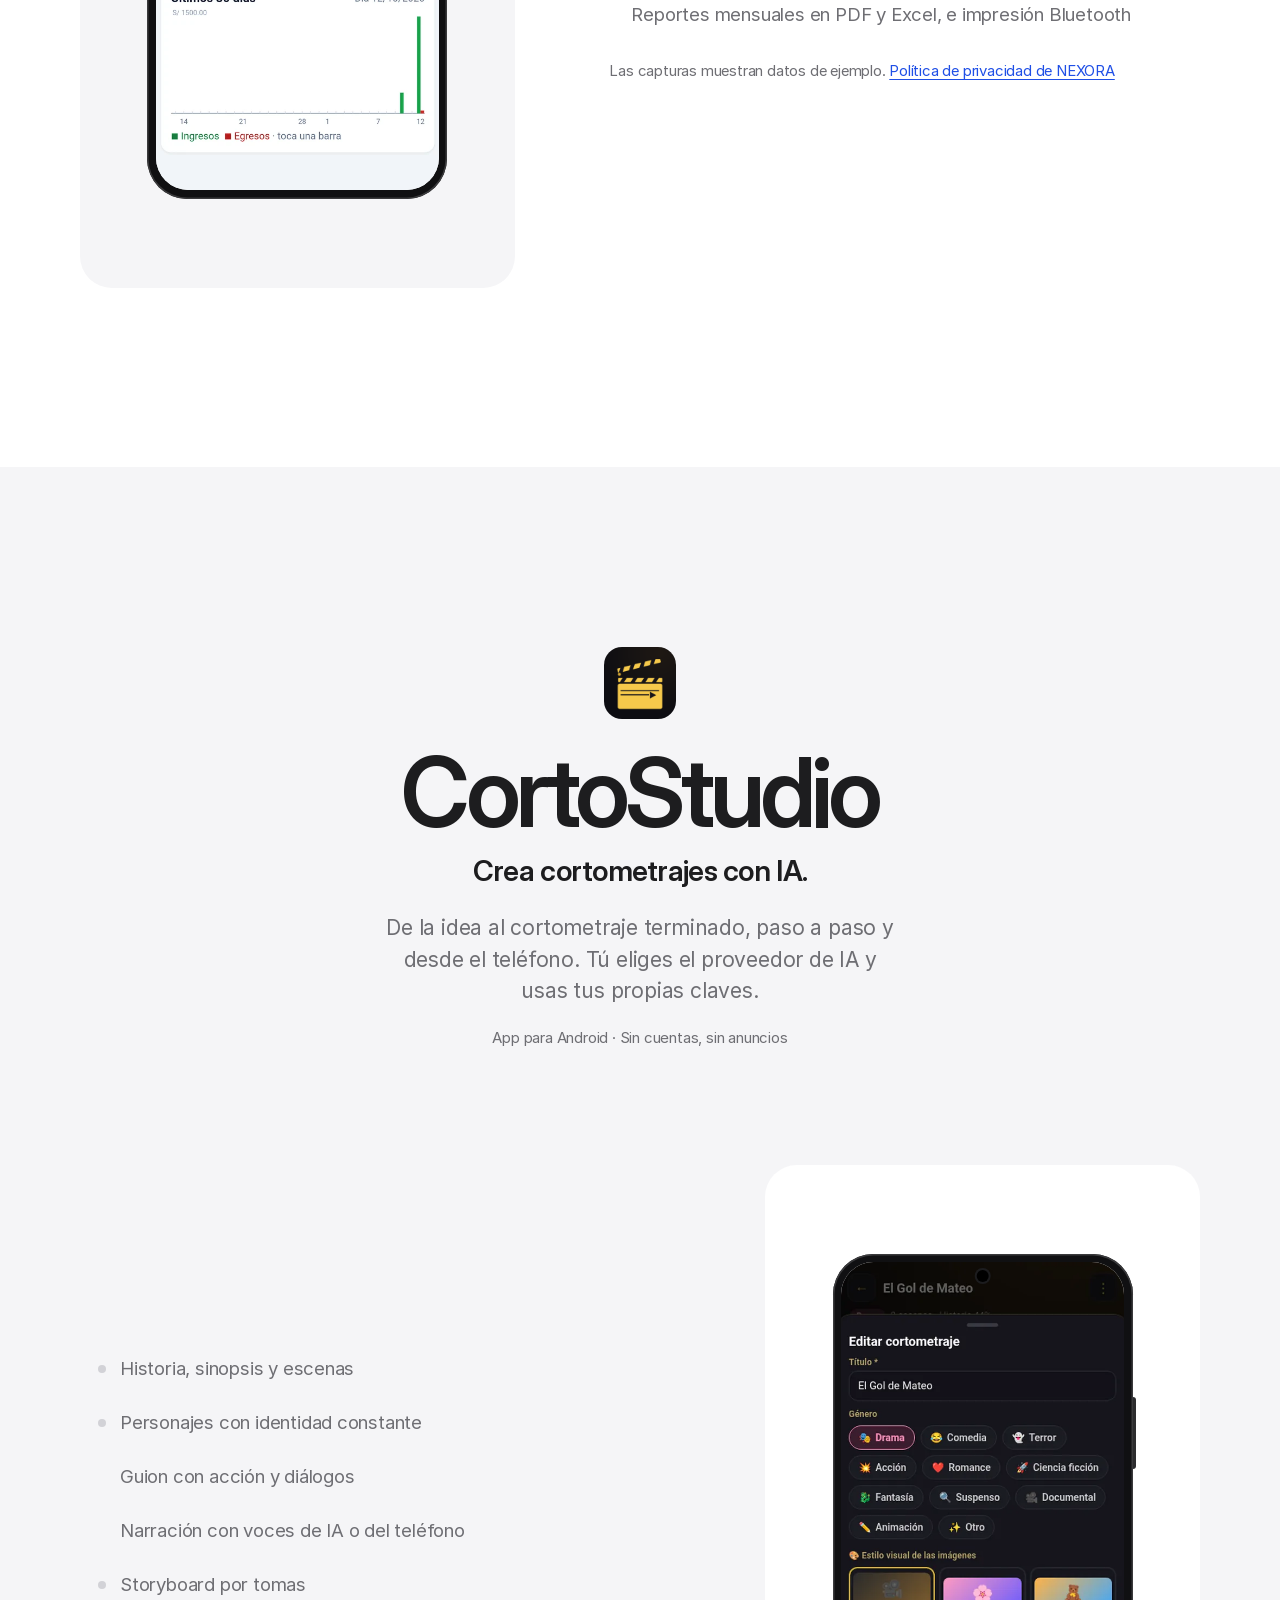
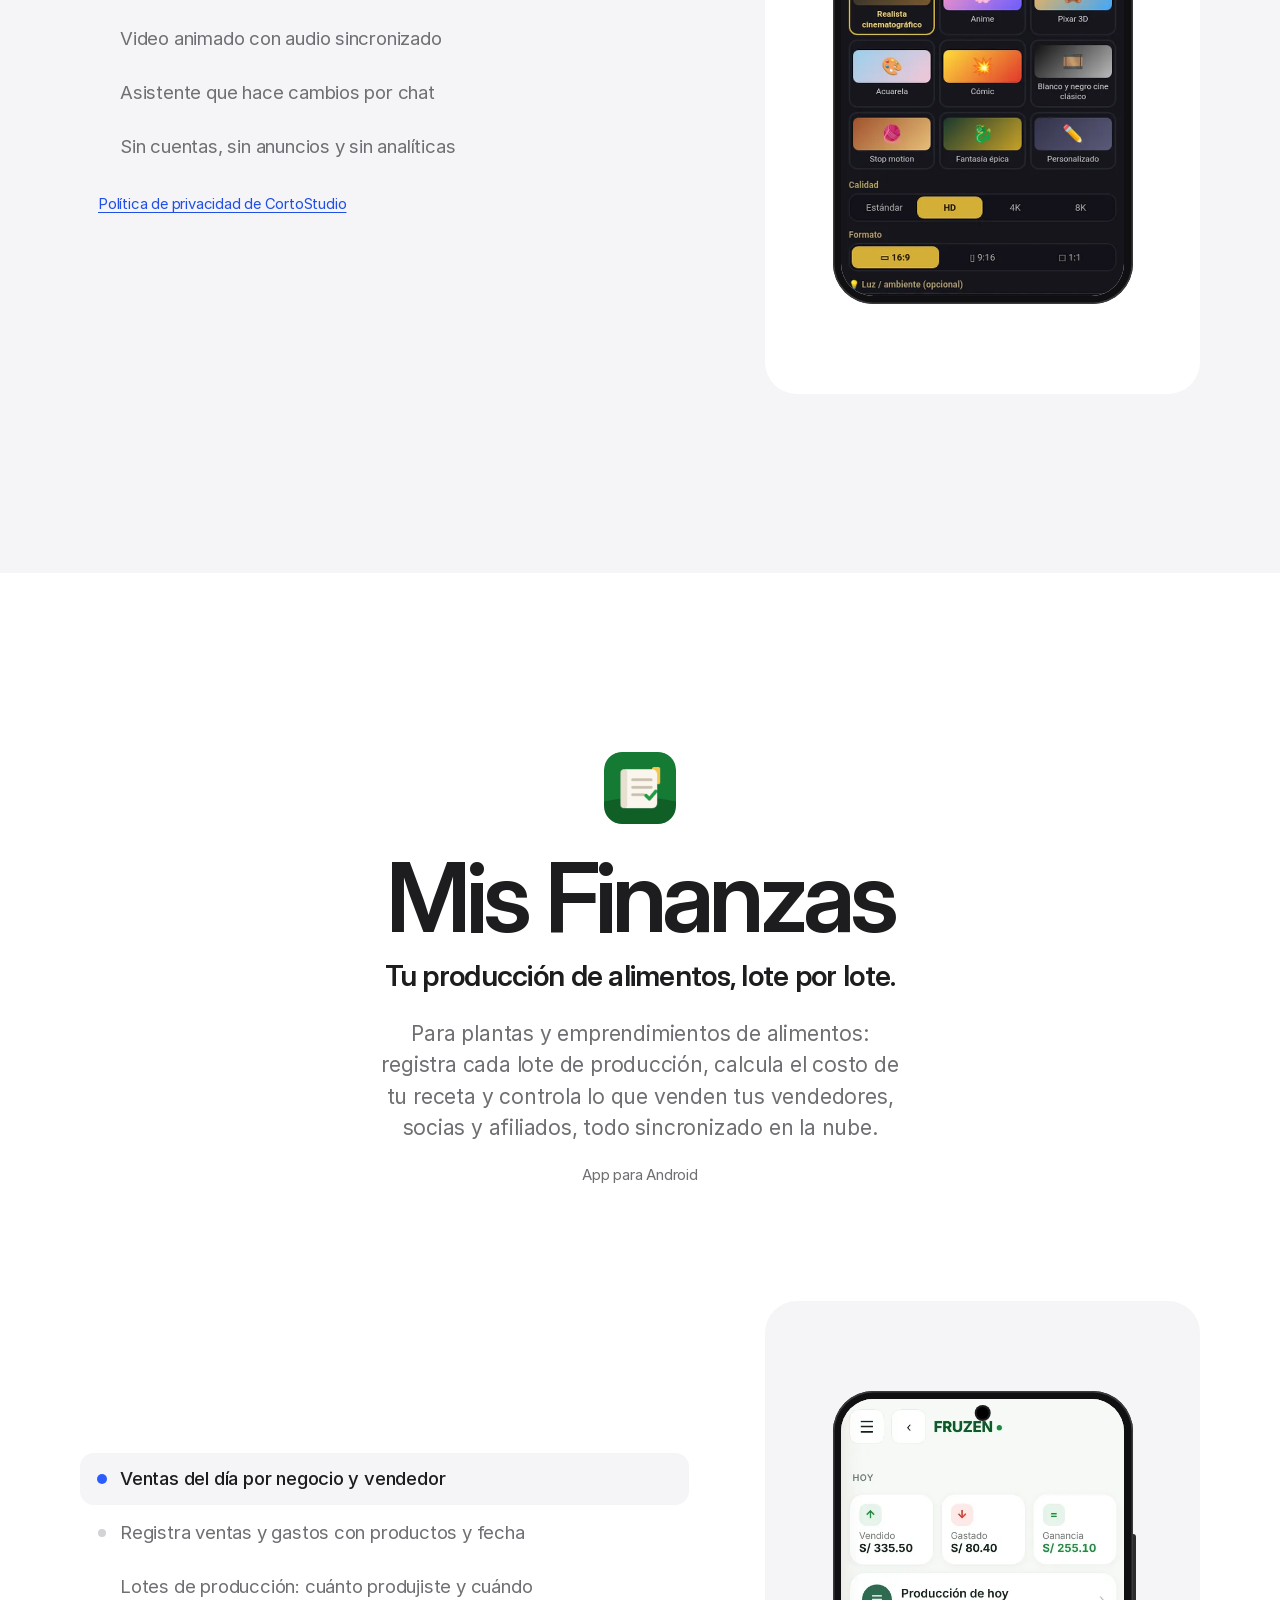
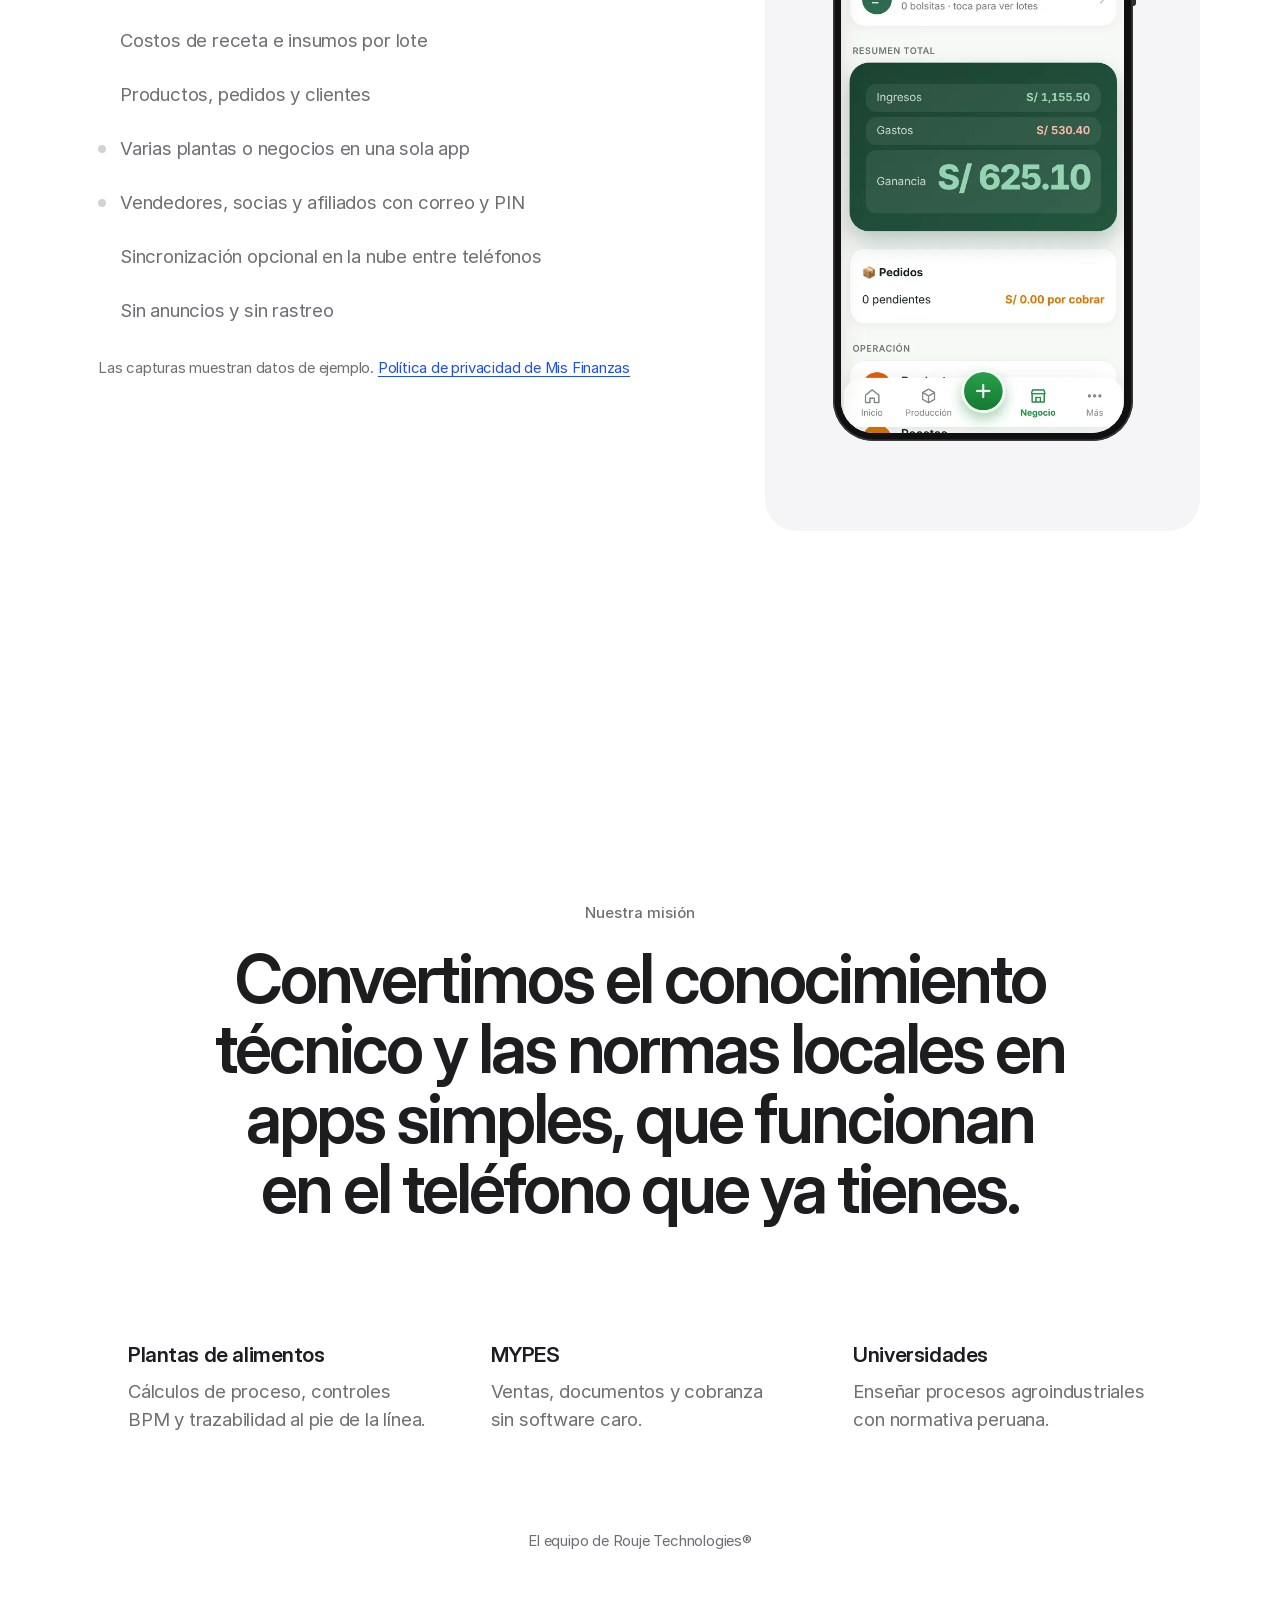
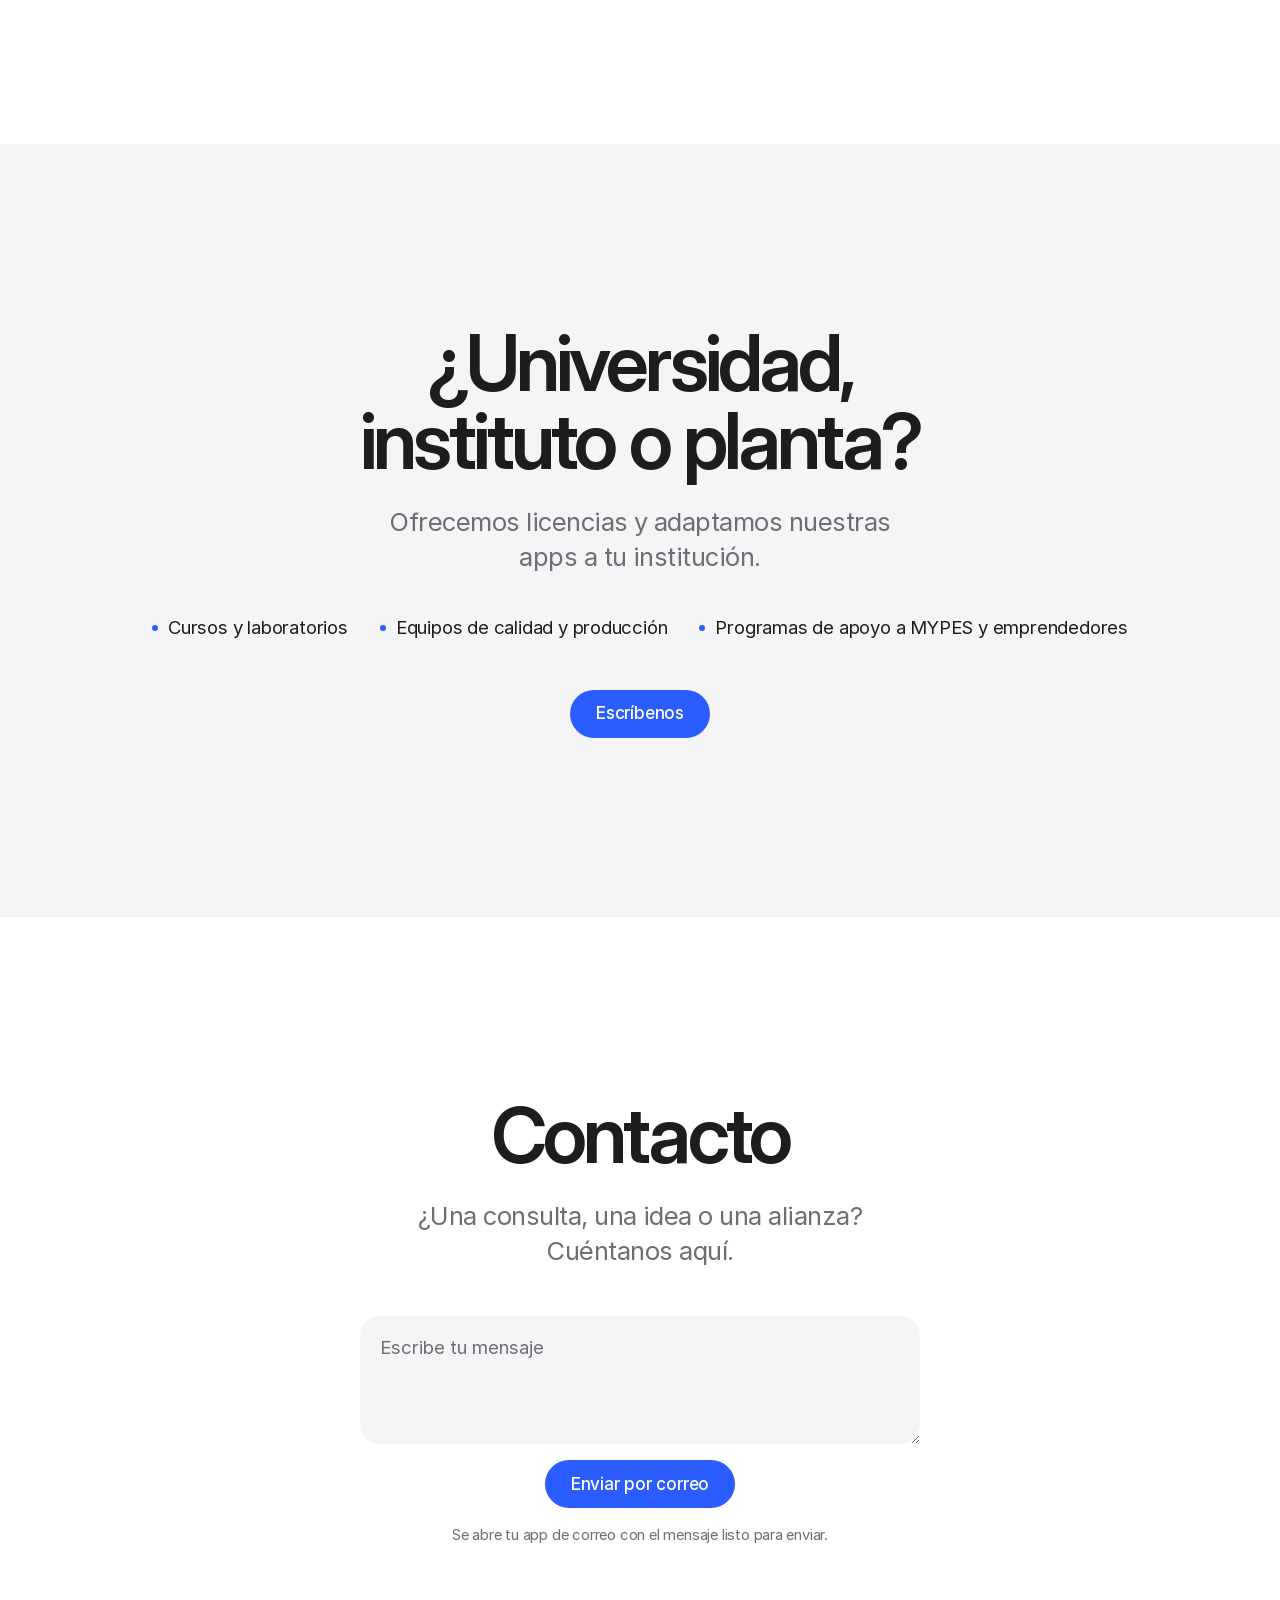
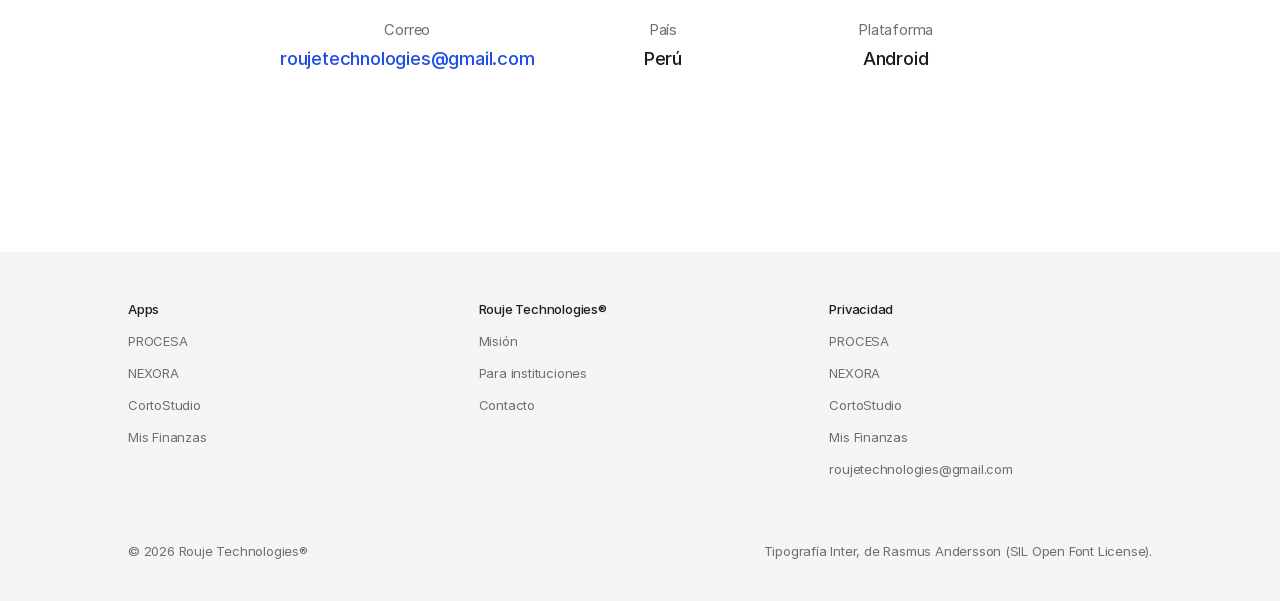
==== commit 63a0b610: "NEXORA: captura completa sin franja; deck reacciona al cursor" ====
--- a/index.html
+++ b/index.html
@@ -8,7 +8,7 @@
 <meta name="theme-color" content="#ffffff">
 <link rel="icon" href="assets/favicon.svg" type="image/svg+xml">
 <link rel="preload" href="assets/fonts/InterDisplay-SemiBold.woff2" as="font" type="font/woff2" crossorigin>
-<link rel="stylesheet" href="assets/site.css?v=deck2">
+<link rel="stylesheet" href="assets/site.css?v=deck3">
 </head>
 <body>
 <a class="skip" href="#main">Saltar al contenido</a>
@@ -21,7 +21,7 @@
   <h1 id="hero-t">Herramientas para superarte<span class="dot">.</span></h1>
   <p class="lead">PROCESA, NEXORA, CortoStudio y Mis Finanzas: apps Android en español para llevar tu planta, tu negocio y tus ideas un paso más allá.</p>
   <p class="cta"><a class="btn" href="#apps">Ver las apps</a><a class="more" href="#contacto">Escríbenos</a></p>
-  <div class="stage deck"><figure class="phone"><img src="assets/img/misfinanzas-negocio.webp" width="540" height="1169" alt="Mis Finanzas: caja del día de un negocio de producción de alimentos"></figure><figure class="phone"><img src="assets/img/nexora-cxc.webp" width="540" height="1169" alt="NEXORA: panel con cuentas por cobrar, caja e ingresos"></figure><figure class="phone"><img src="assets/img/procesa-diagrama.webp" width="540" height="1169" alt="PROCESA: diagrama de flujo HACCP de una mermelada"></figure><figure class="phone"><img src="assets/img/corto-inicio.webp" width="540" height="1169" alt="CortoStudio: editar un cortometraje"></figure><figure class="phone"><img src="assets/img/misfinanzas-inicio.webp" width="540" height="1169" alt="Mis Finanzas: inicio"></figure><figure class="phone"><img src="assets/img/procesa-inicio.webp" width="540" height="1169" alt="PROCESA: categorías de recetas"></figure></div>
+  <div class="stage deck"><figure class="phone"><img src="assets/img/misfinanzas-negocio.webp" width="540" height="1169" alt="Mis Finanzas: caja del día de un negocio de producción de alimentos"></figure><figure class="phone"><img src="assets/img/nexora-cxc.webp?v=3" width="540" height="1169" alt="NEXORA: panel con cuentas por cobrar, caja e ingresos"></figure><figure class="phone"><img src="assets/img/procesa-diagrama.webp" width="540" height="1169" alt="PROCESA: diagrama de flujo HACCP de una mermelada"></figure><figure class="phone"><img src="assets/img/corto-inicio.webp" width="540" height="1169" alt="CortoStudio: editar un cortometraje"></figure><figure class="phone"><img src="assets/img/misfinanzas-inicio.webp" width="540" height="1169" alt="Mis Finanzas: inicio"></figure><figure class="phone"><img src="assets/img/procesa-inicio.webp" width="540" height="1169" alt="PROCESA: categorías de recetas"></figure></div>
 </section>
 <section class="trio" id="apps" aria-labelledby="apps-t">
   <h2 id="apps-t" class="sr">Las cuatro apps</h2>
@@ -57,7 +57,7 @@
     <p class="meta">App para Android</p>
   </div>
   <div class="show rev">
-    <div class="shot"><figure class="phone "><img src="assets/img/nexora-cxc.webp" width="540" height="1169" alt="NEXORA: panel con cuentas por cobrar, caja e ingresos" loading="lazy"></figure></div>
+    <div class="shot"><figure class="phone "><img src="assets/img/nexora-cxc.webp?v=3" width="540" height="1169" alt="NEXORA: panel con cuentas por cobrar, caja e ingresos" loading="lazy"></figure></div>
     <div class="list">
       <ul class="feats" aria-label="Funciones de NEXORA: toca una marcada para ver su pantalla"><li><button type="button" class="feat" data-shot="assets/img/nexora-cotizacion.webp?v=6" data-alt="NEXORA: lista de cotizaciones" aria-pressed="true">Cotizaciones en PDF</button></li><li><span class="feat-plain">Facturas y boletas, con facturación electrónica SUNAT</span></li><li><button type="button" class="feat" data-shot="assets/img/nexora-guia.webp?v=6" data-alt="NEXORA: guía de remisión" aria-pressed="false">Guías de remisión</button></li><li><span class="feat-plain">Inventario con kardex</span></li><li><button type="button" class="feat" data-shot="assets/img/nexora-saldos.webp?v=6" data-alt="NEXORA: caja y saldos por cuenta bancaria" aria-pressed="false">Caja y cuentas bancarias</button></li><li><span class="feat-plain">Pagos recibidos por Yape y Plin</span></li><li><span class="feat-plain">Reportes mensuales en PDF y Excel, e impresión Bluetooth</span></li></ul>
       <p class="note">Las capturas muestran datos de ejemplo. <a href="privacidad-nexora.html">Política de privacidad de NEXORA</a></p>
@@ -137,6 +137,6 @@
   </nav>
   <p class="legal-line"><span>© 2026 Rouje Technologies®</span><span>Tipografía Inter, de Rasmus Andersson (SIL Open Font License).</span></p>
 </div></footer>
-<script src="assets/site.js?v=deck2" defer></script>
+<script src="assets/site.js?v=deck3" defer></script>
 </body>
 </html>
--- a/assets/site.css
+++ b/assets/site.css
@@ -207,3 +207,10 @@
 .stage.deck .phone[data-p="-3"] { z-index: 2; transform: translateX(-190%) scale(.5); }
 .stage.deck .phone[data-p="3"] { z-index: 2; transform: translateX(90%) scale(.5); }
 @media (prefers-reduced-motion: reduce) { .stage.deck .phone { transition: none; } }
+.stage.deck .phone { translate: calc(var(--mx,0) * var(--d,0) * 1px) calc(var(--my,0) * var(--d,0) * -.35px); transition: transform 1.6s cubic-bezier(.65,0,.35,1), opacity 1.6s cubic-bezier(.65,0,.35,1), filter 1.6s ease, translate .9s cubic-bezier(.22,1,.36,1); cursor: pointer; }
+.stage.deck .phone[data-p="0"] { --d: -14; cursor: default; }
+.stage.deck .phone[data-p="-1"], .stage.deck .phone[data-p="1"] { --d: -30; }
+.stage.deck .phone[data-p="-2"], .stage.deck .phone[data-p="2"] { --d: -46; }
+.stage.deck.live .phone[data-p="0"] { filter: drop-shadow(0 18px 30px rgba(20,30,60,.18)); }
+@media (prefers-reduced-motion: reduce) { .stage.deck .phone { translate: none; } }
+
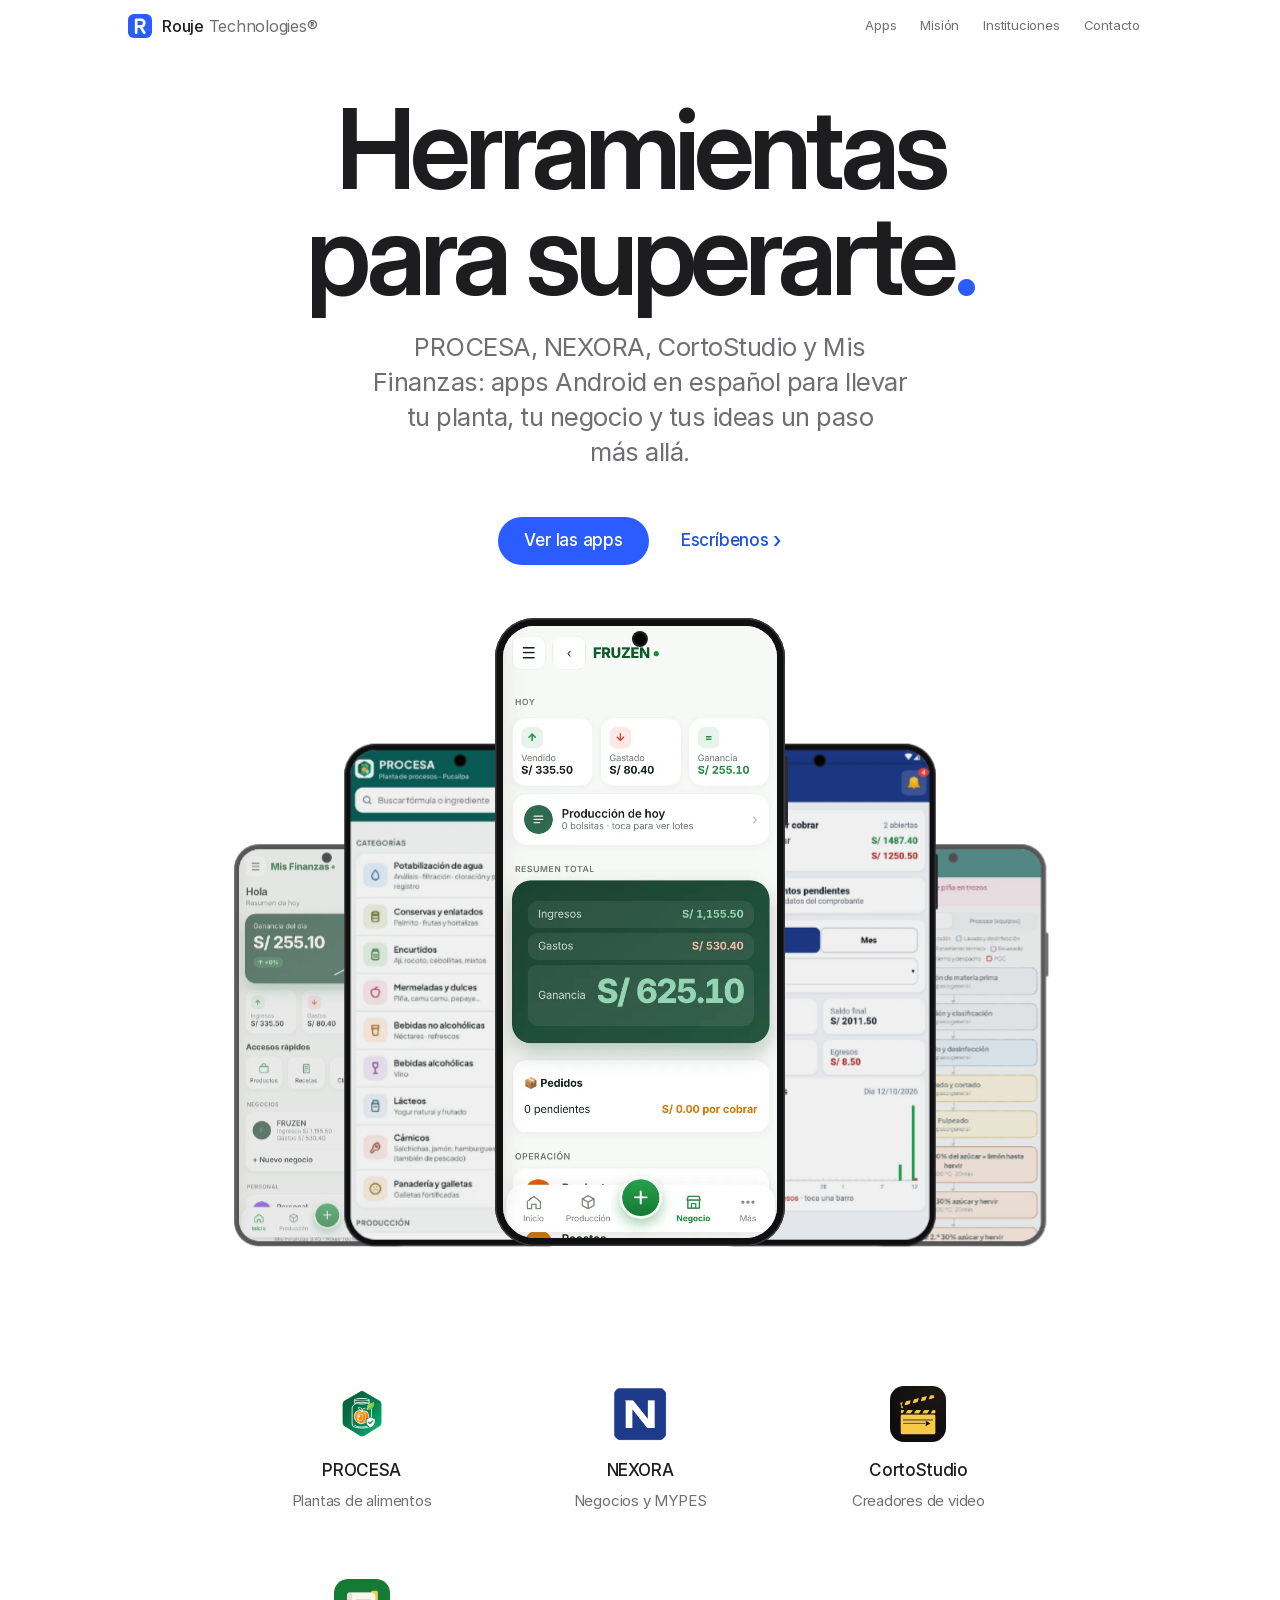
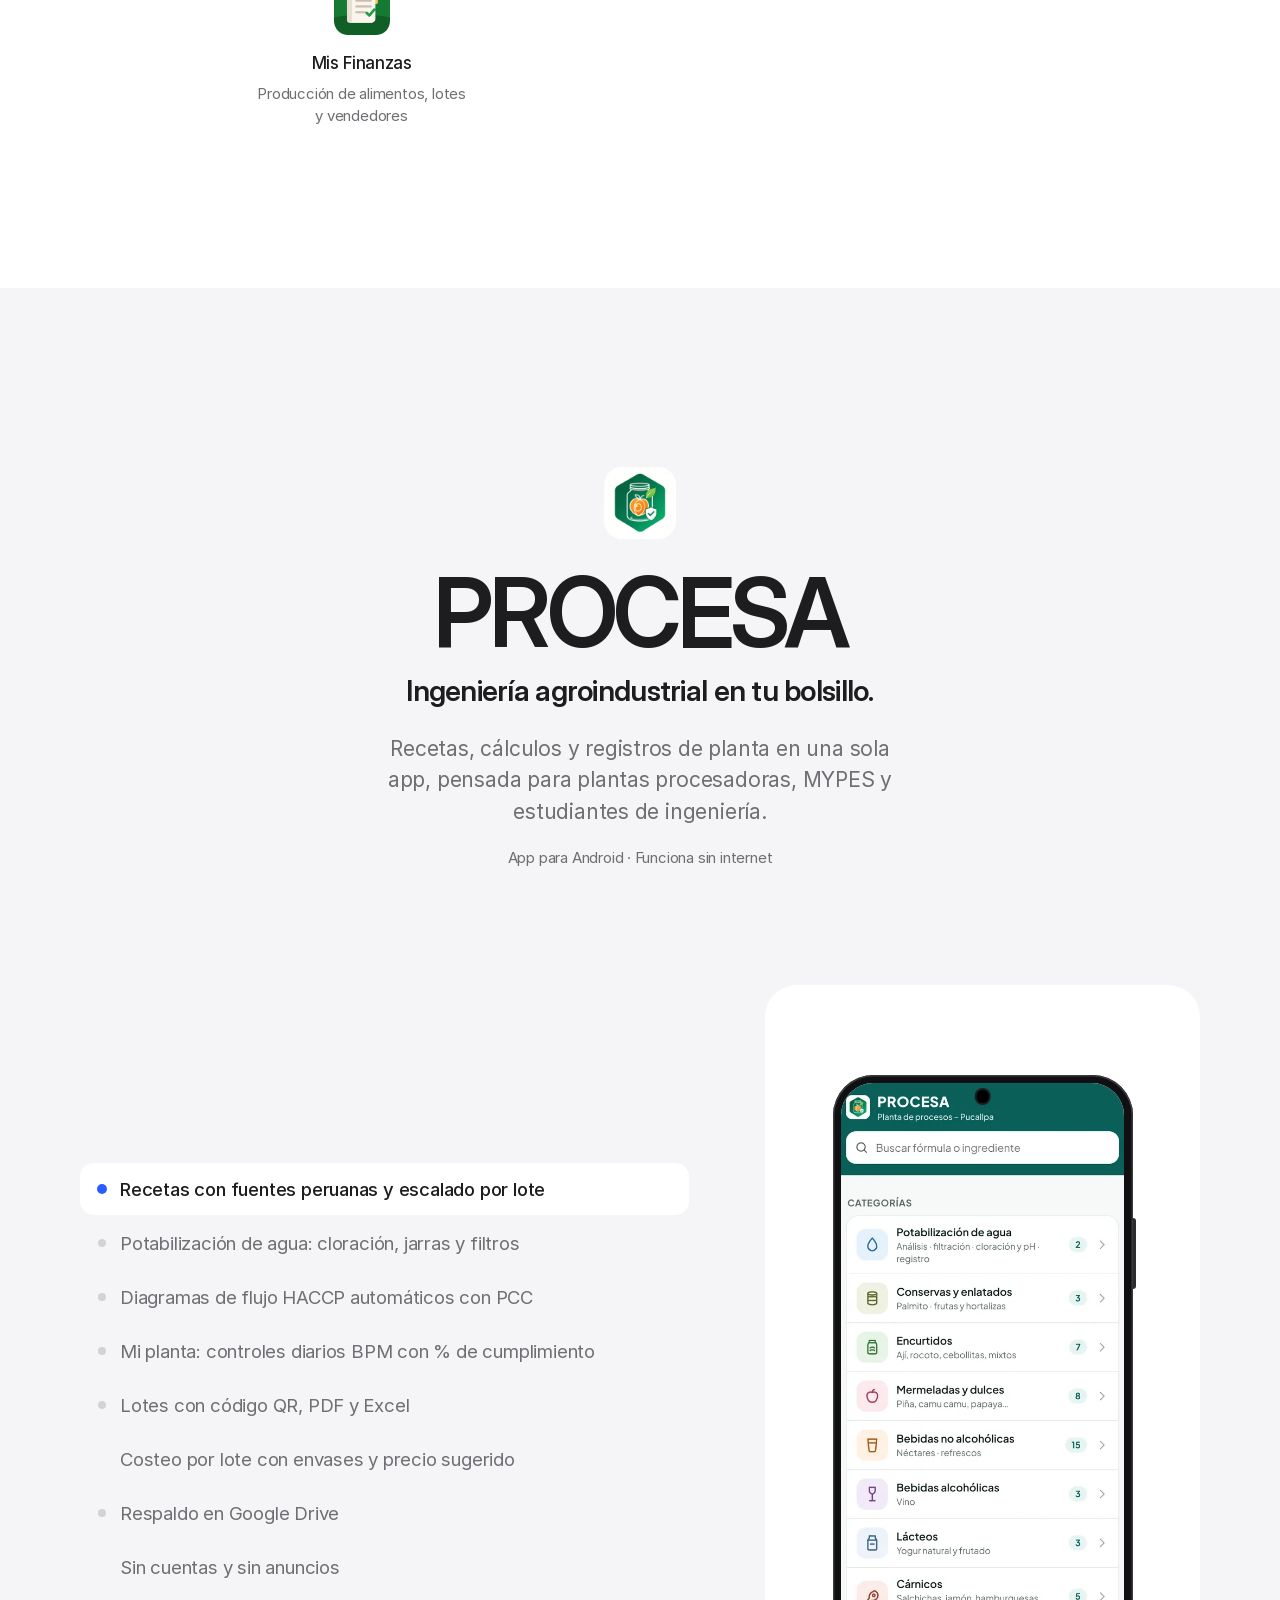
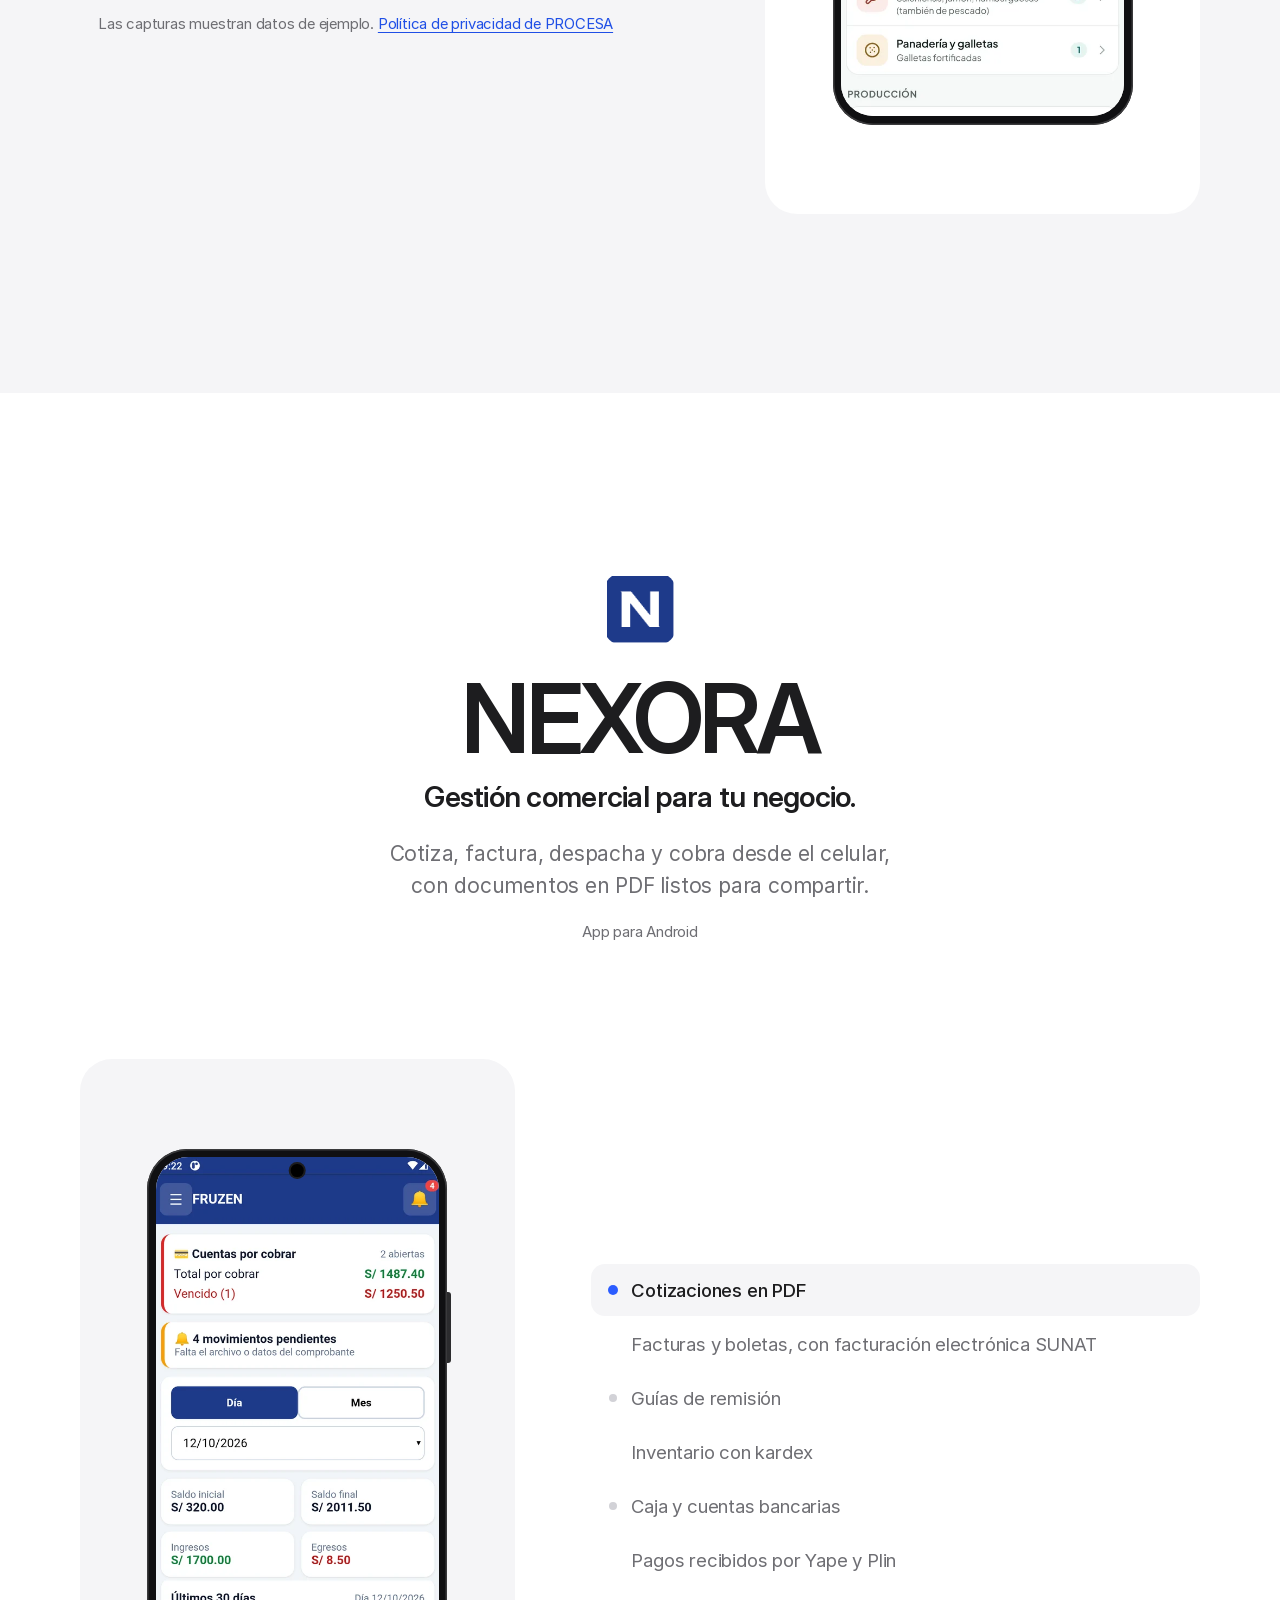
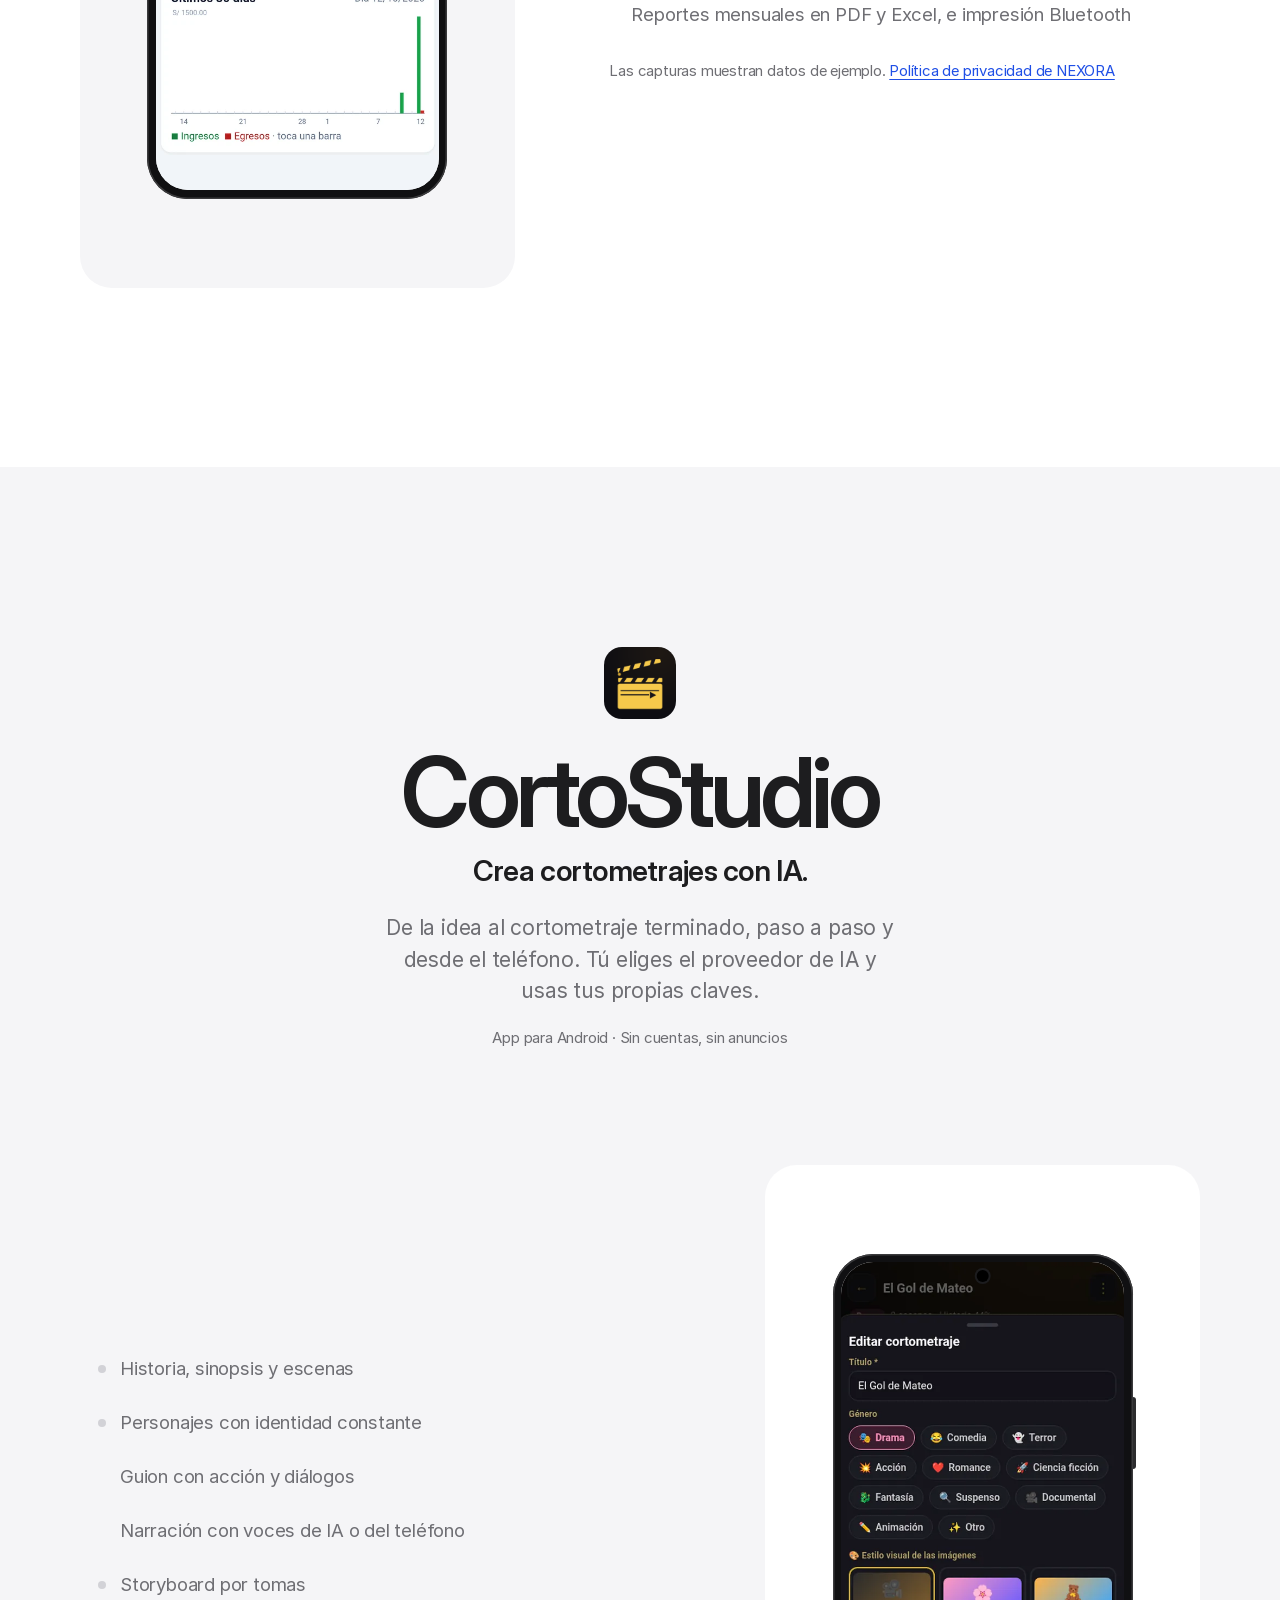
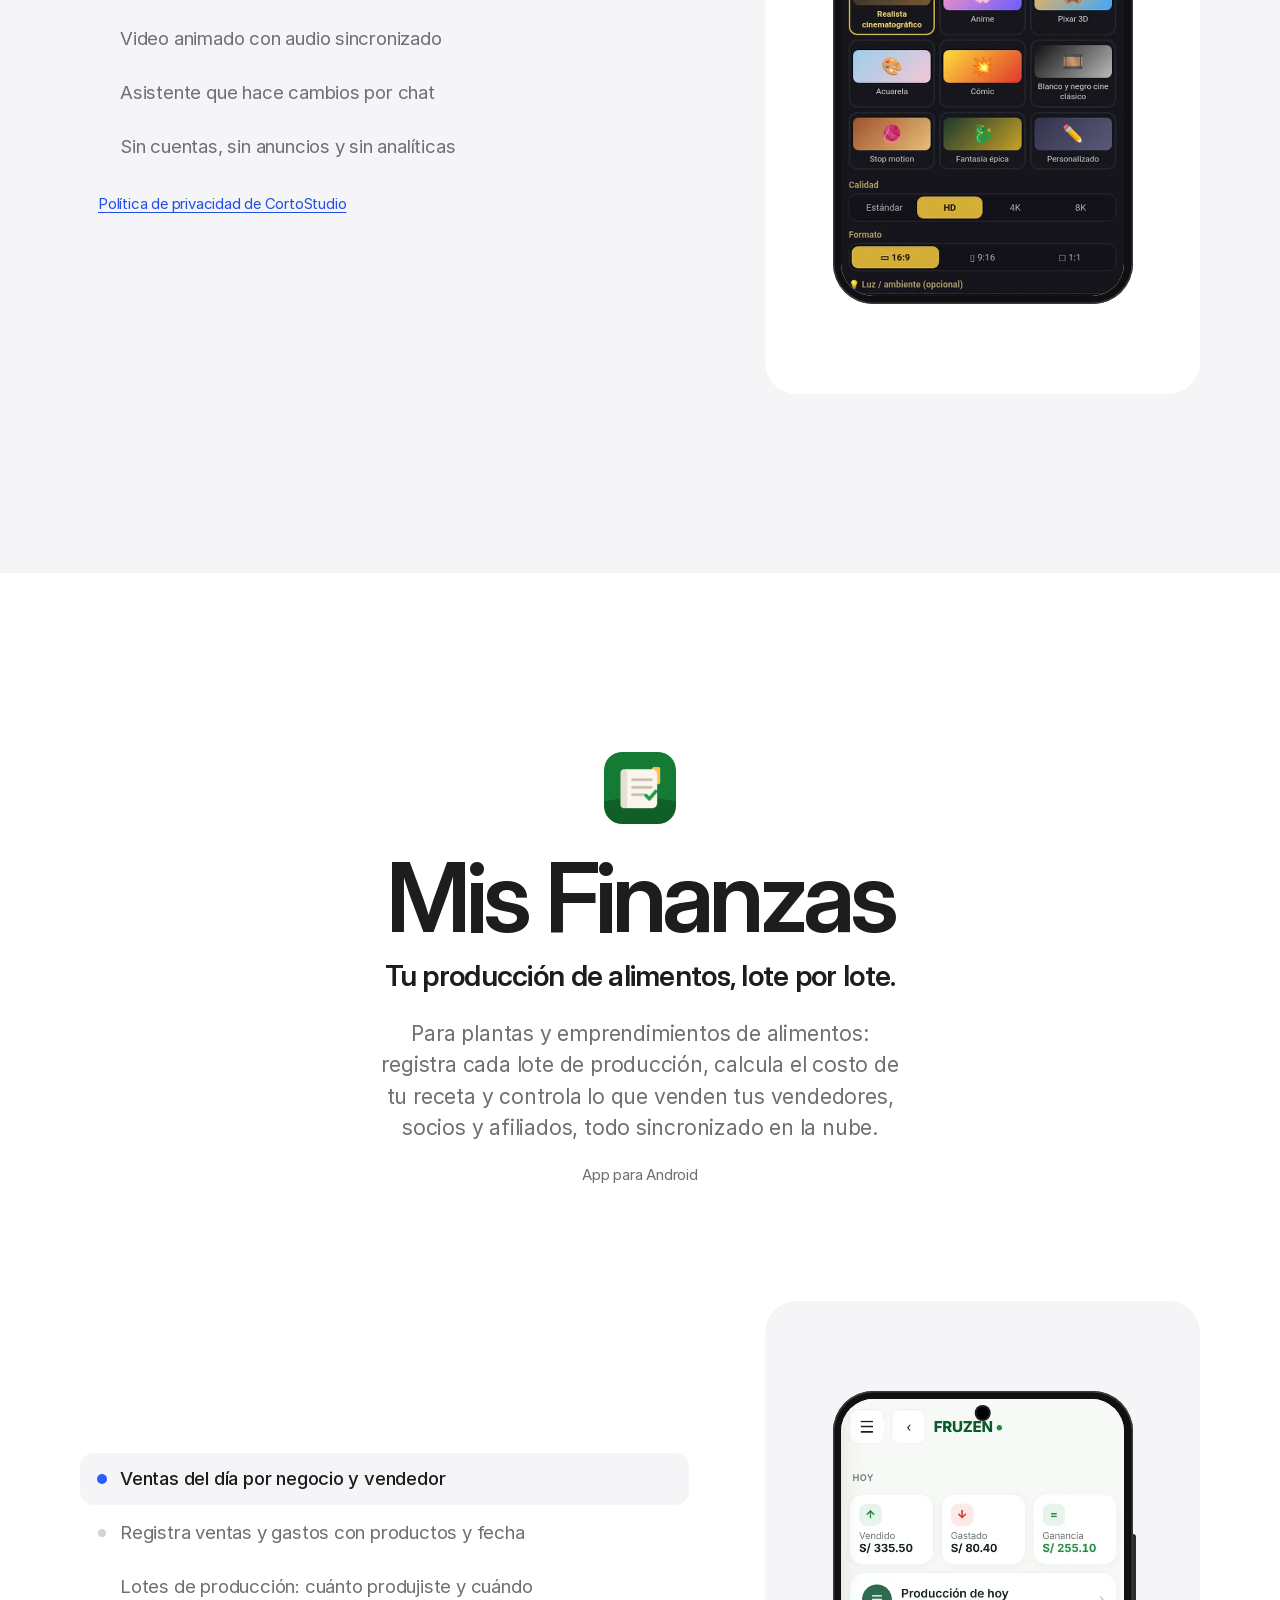
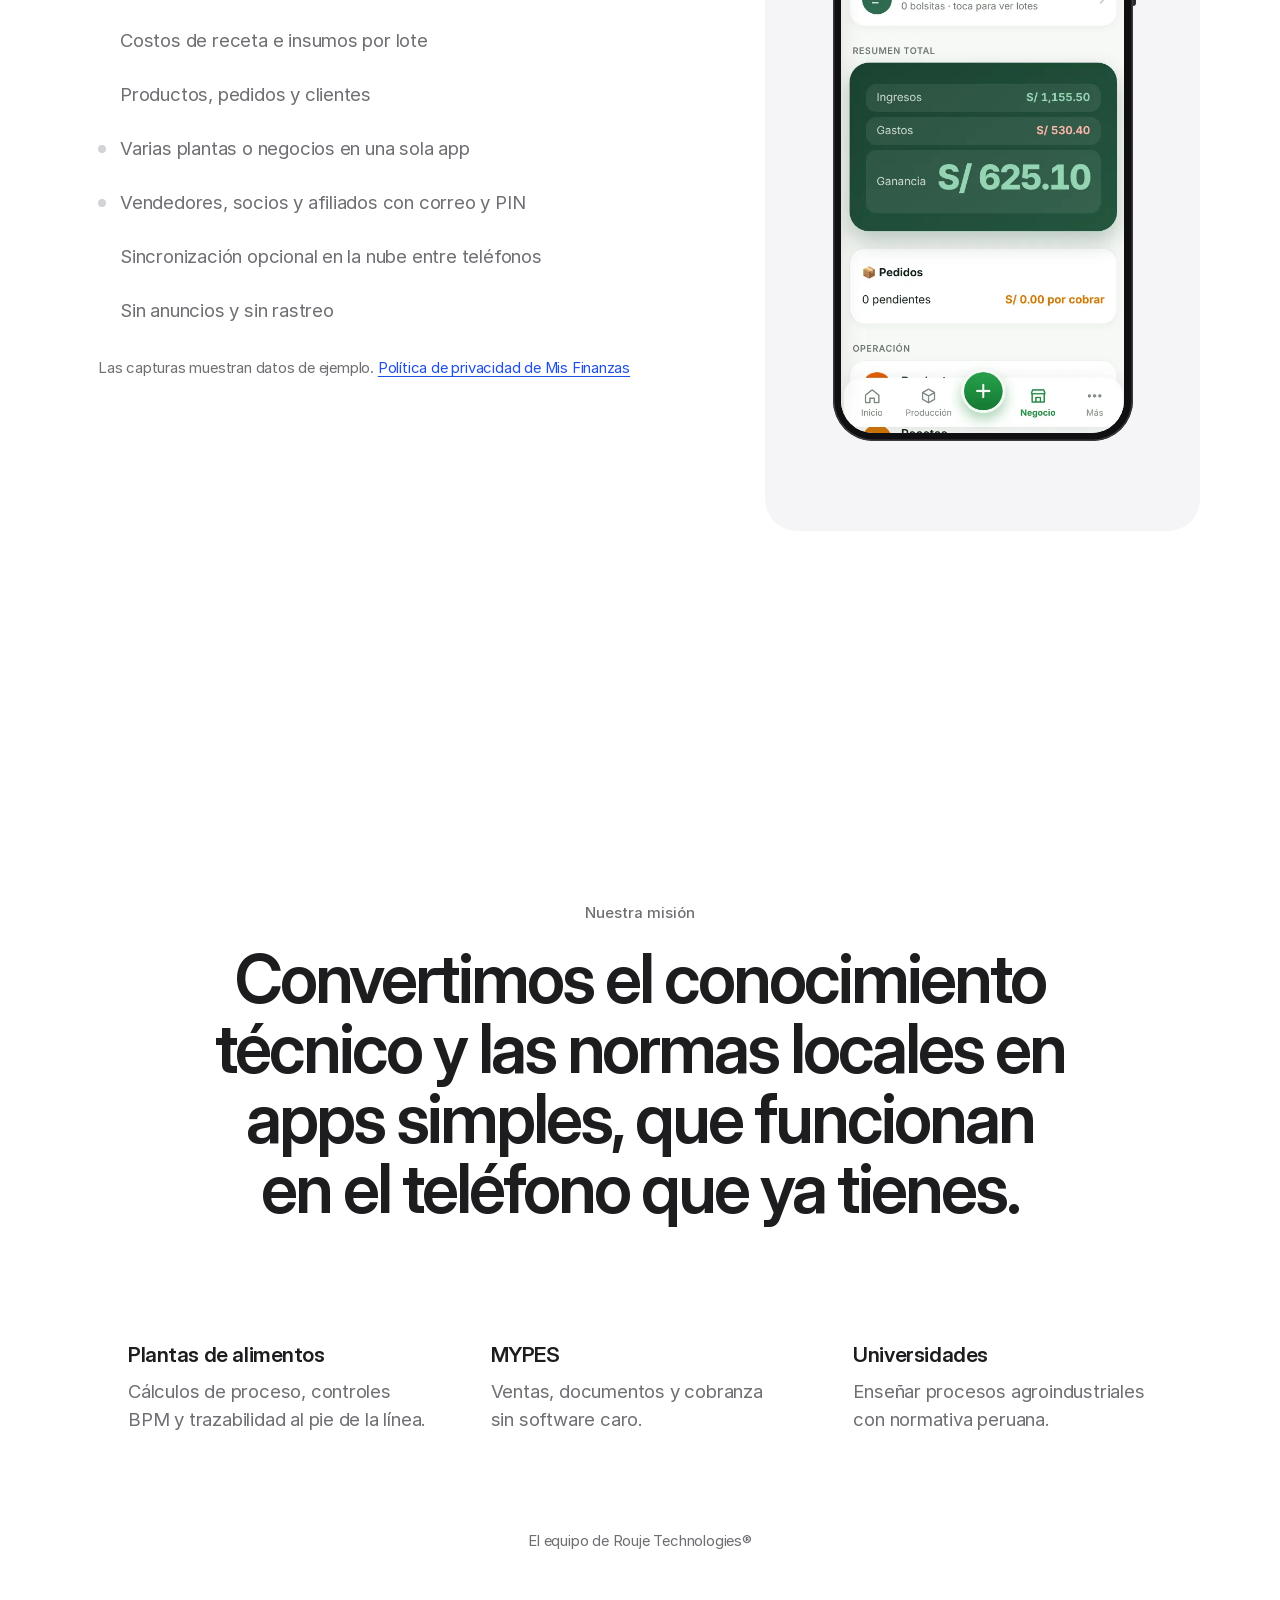
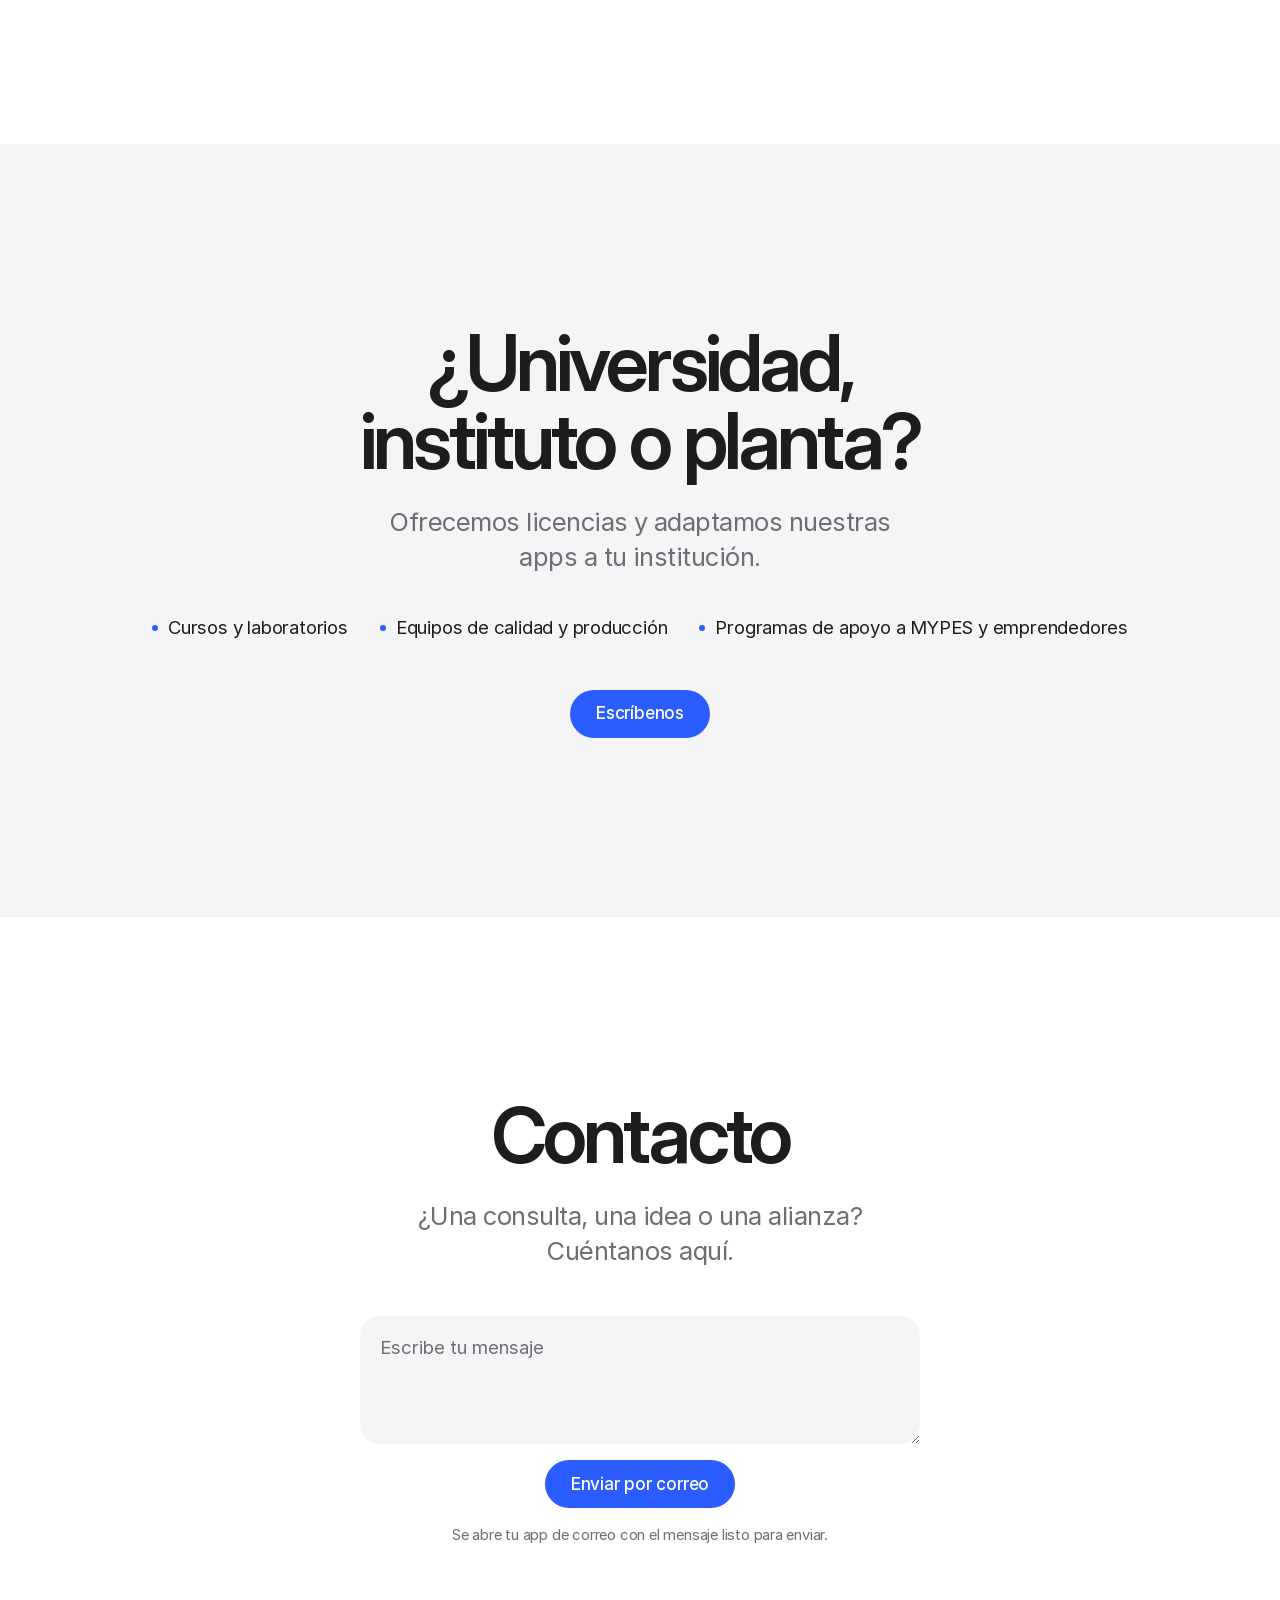
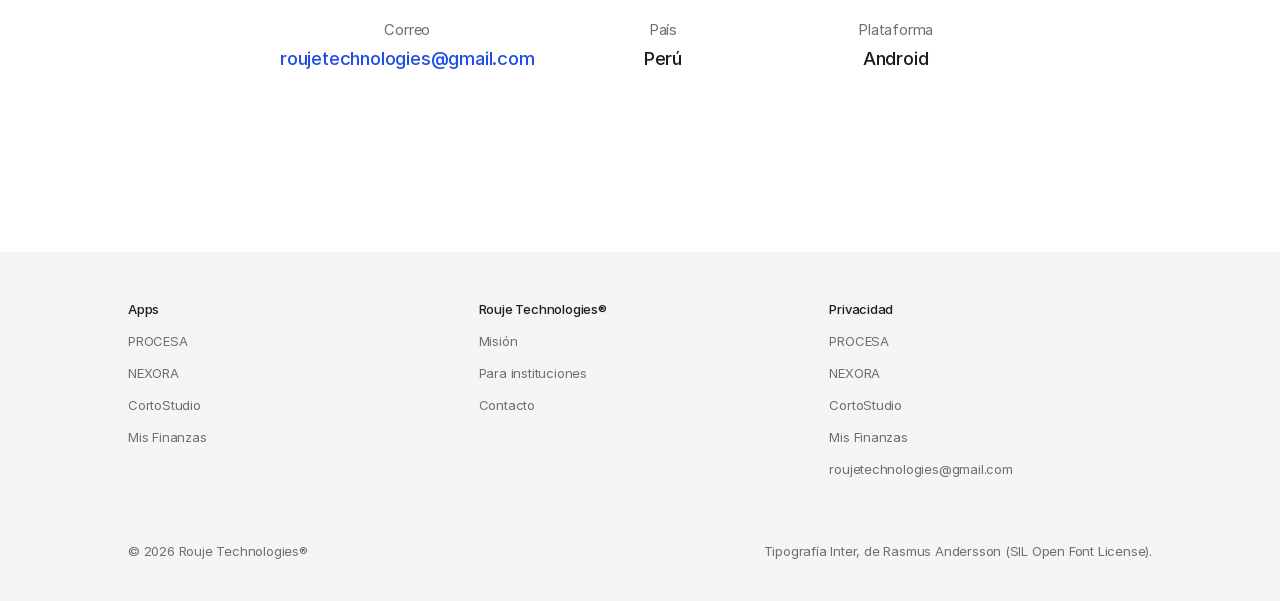
==== commit a8331fb9: "Mis Finanzas: socios en lugar de socias" ====
--- a/index.html
+++ b/index.html
@@ -85,13 +85,13 @@
     <img src="assets/img/icon-misfinanzas.png?v=2" width="192" height="192" alt="" loading="lazy">
     <h2 id="misfinanzas-t">Mis Finanzas</h2>
     <p class="line">Tu producción de alimentos, lote por lote.</p>
-    <p class="desc">Para plantas y emprendimientos de alimentos: registra cada lote de producción, calcula el costo de tu receta y controla lo que venden tus vendedores, socias y afiliados, todo sincronizado en la nube.</p>
+    <p class="desc">Para plantas y emprendimientos de alimentos: registra cada lote de producción, calcula el costo de tu receta y controla lo que venden tus vendedores, socios y afiliados, todo sincronizado en la nube.</p>
     <p class="meta">App para Android</p>
   </div>
   <div class="show">
     <div class="shot"><figure class="phone "><img src="assets/img/misfinanzas-negocio.webp" width="540" height="1169" alt="Mis Finanzas: caja del día de un negocio con vendido, gastado y ganancia" loading="lazy"></figure></div>
     <div class="list">
-      <ul class="feats" aria-label="Funciones de Mis Finanzas: toca una marcada para ver su pantalla"><li><button type="button" class="feat" data-shot="assets/img/misfinanzas-negocio.webp" data-alt="Mis Finanzas: caja del día de un negocio con vendido, gastado y ganancia" aria-pressed="true">Ventas del día por negocio y vendedor</button></li><li><button type="button" class="feat" data-shot="assets/img/misfinanzas-movimiento.webp" data-alt="Mis Finanzas: formulario Nuevo movimiento con productos, monto y fecha" aria-pressed="false">Registra ventas y gastos con productos y fecha</button></li><li><span class="feat-plain">Lotes de producción: cuánto produjiste y cuándo</span></li><li><span class="feat-plain">Costos de receta e insumos por lote</span></li><li><span class="feat-plain">Productos, pedidos y clientes</span></li><li><button type="button" class="feat" data-shot="assets/img/misfinanzas-inicio.webp" data-alt="Mis Finanzas: inicio con la ganancia del día, ingresos, gastos y accesos rápidos" aria-pressed="false">Varias plantas o negocios en una sola app</button></li><li><button type="button" class="feat" data-shot="assets/img/misfinanzas-acceso.webp" data-alt="Mis Finanzas: pantalla de acceso «¡Hola de nuevo!» con correo y PIN" aria-pressed="false">Vendedores, socias y afiliados con correo y PIN</button></li><li><span class="feat-plain">Sincronización opcional en la nube entre teléfonos</span></li><li><span class="feat-plain">Sin anuncios y sin rastreo</span></li></ul>
+      <ul class="feats" aria-label="Funciones de Mis Finanzas: toca una marcada para ver su pantalla"><li><button type="button" class="feat" data-shot="assets/img/misfinanzas-negocio.webp" data-alt="Mis Finanzas: caja del día de un negocio con vendido, gastado y ganancia" aria-pressed="true">Ventas del día por negocio y vendedor</button></li><li><button type="button" class="feat" data-shot="assets/img/misfinanzas-movimiento.webp" data-alt="Mis Finanzas: formulario Nuevo movimiento con productos, monto y fecha" aria-pressed="false">Registra ventas y gastos con productos y fecha</button></li><li><span class="feat-plain">Lotes de producción: cuánto produjiste y cuándo</span></li><li><span class="feat-plain">Costos de receta e insumos por lote</span></li><li><span class="feat-plain">Productos, pedidos y clientes</span></li><li><button type="button" class="feat" data-shot="assets/img/misfinanzas-inicio.webp" data-alt="Mis Finanzas: inicio con la ganancia del día, ingresos, gastos y accesos rápidos" aria-pressed="false">Varias plantas o negocios en una sola app</button></li><li><button type="button" class="feat" data-shot="assets/img/misfinanzas-acceso.webp" data-alt="Mis Finanzas: pantalla de acceso «¡Hola de nuevo!» con correo y PIN" aria-pressed="false">Vendedores, socios y afiliados con correo y PIN</button></li><li><span class="feat-plain">Sincronización opcional en la nube entre teléfonos</span></li><li><span class="feat-plain">Sin anuncios y sin rastreo</span></li></ul>
       <p class="note">Las capturas muestran datos de ejemplo. <a href="privacidad-misfinanzas.html">Política de privacidad de Mis Finanzas</a></p>
     </div>
   </div>
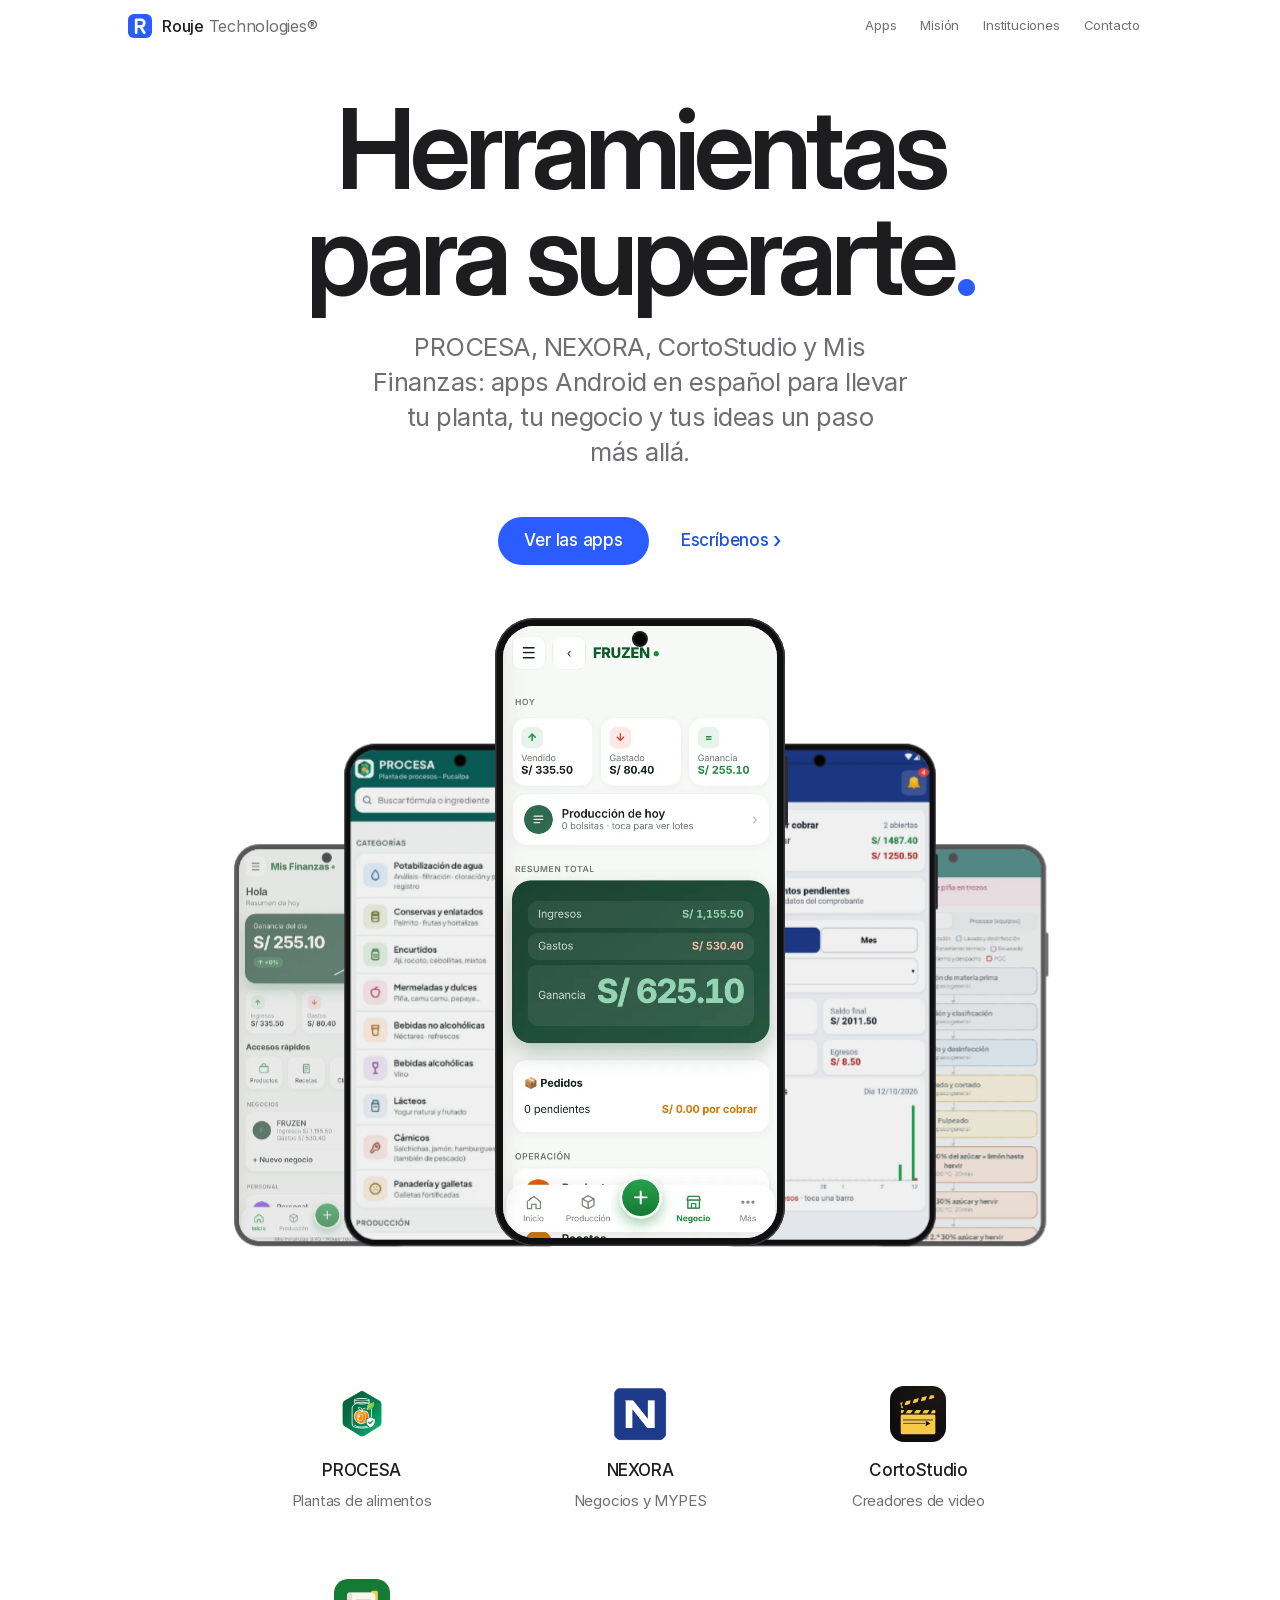
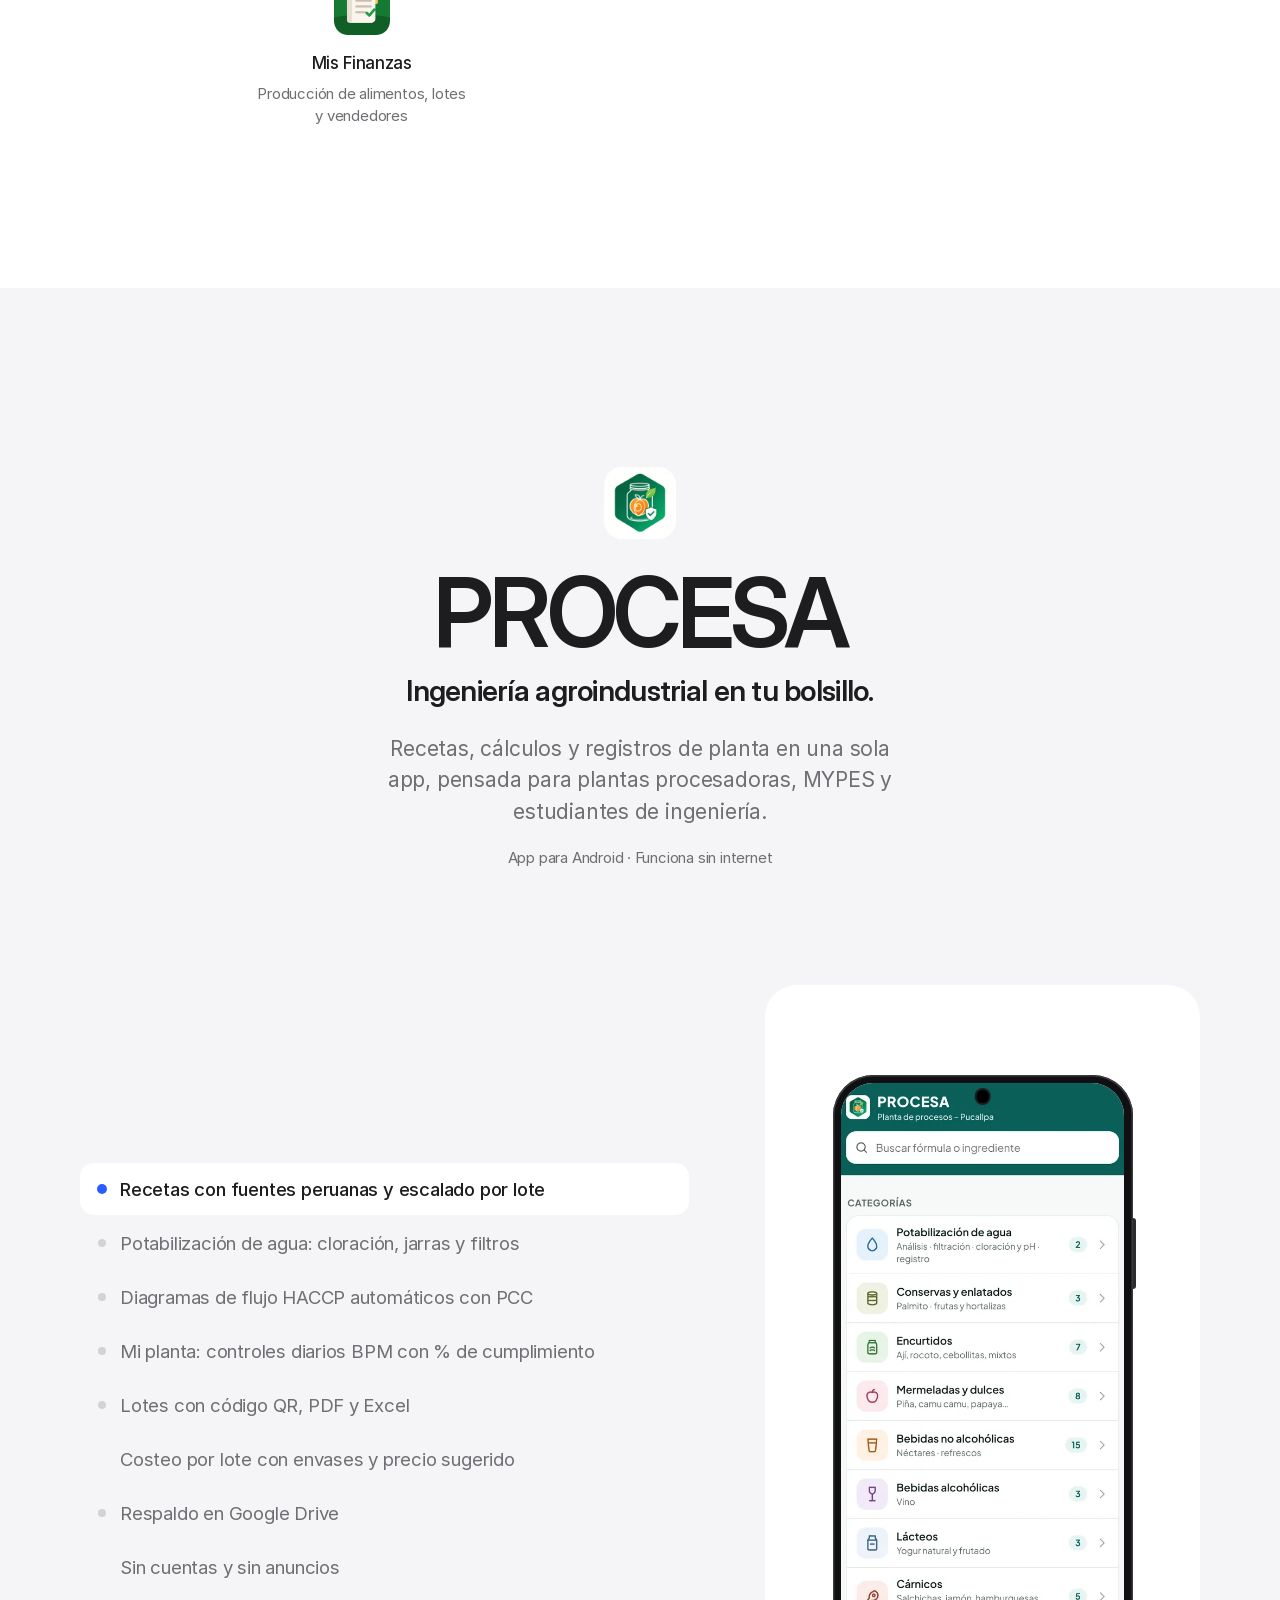
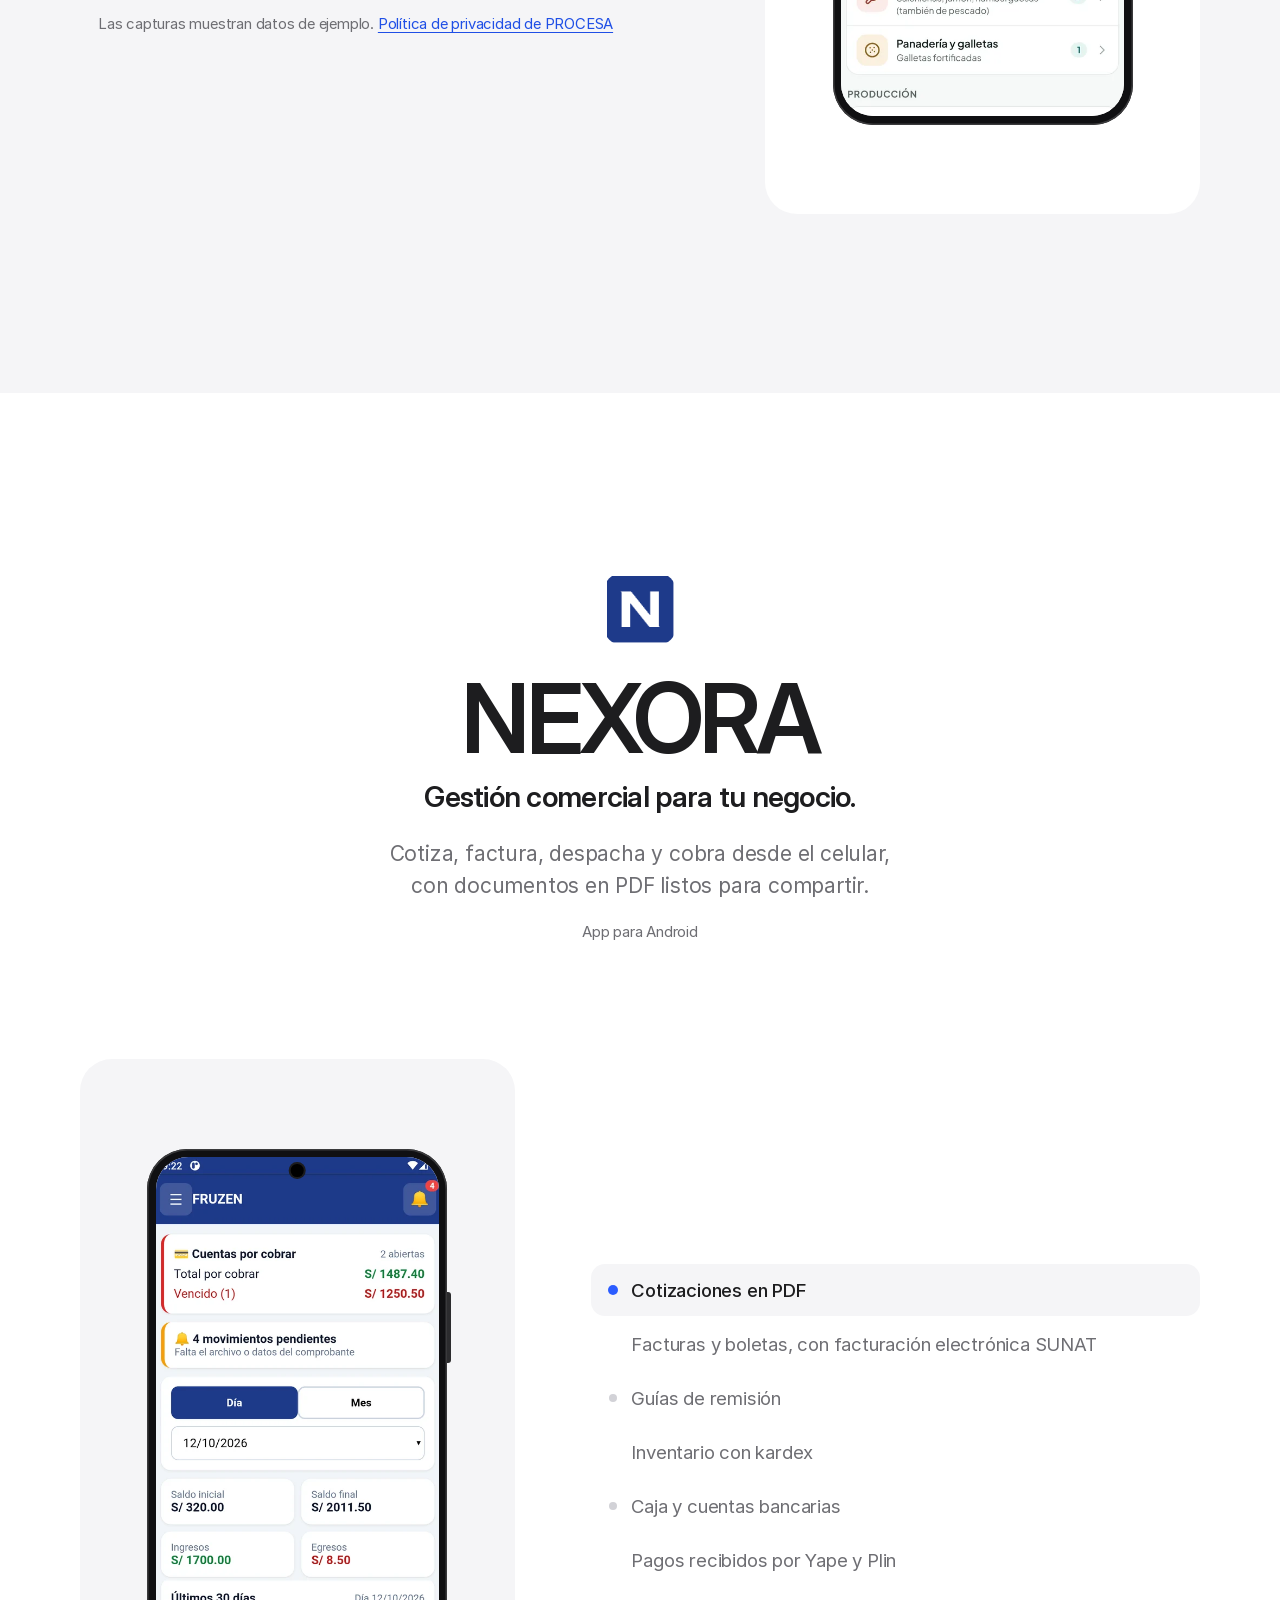
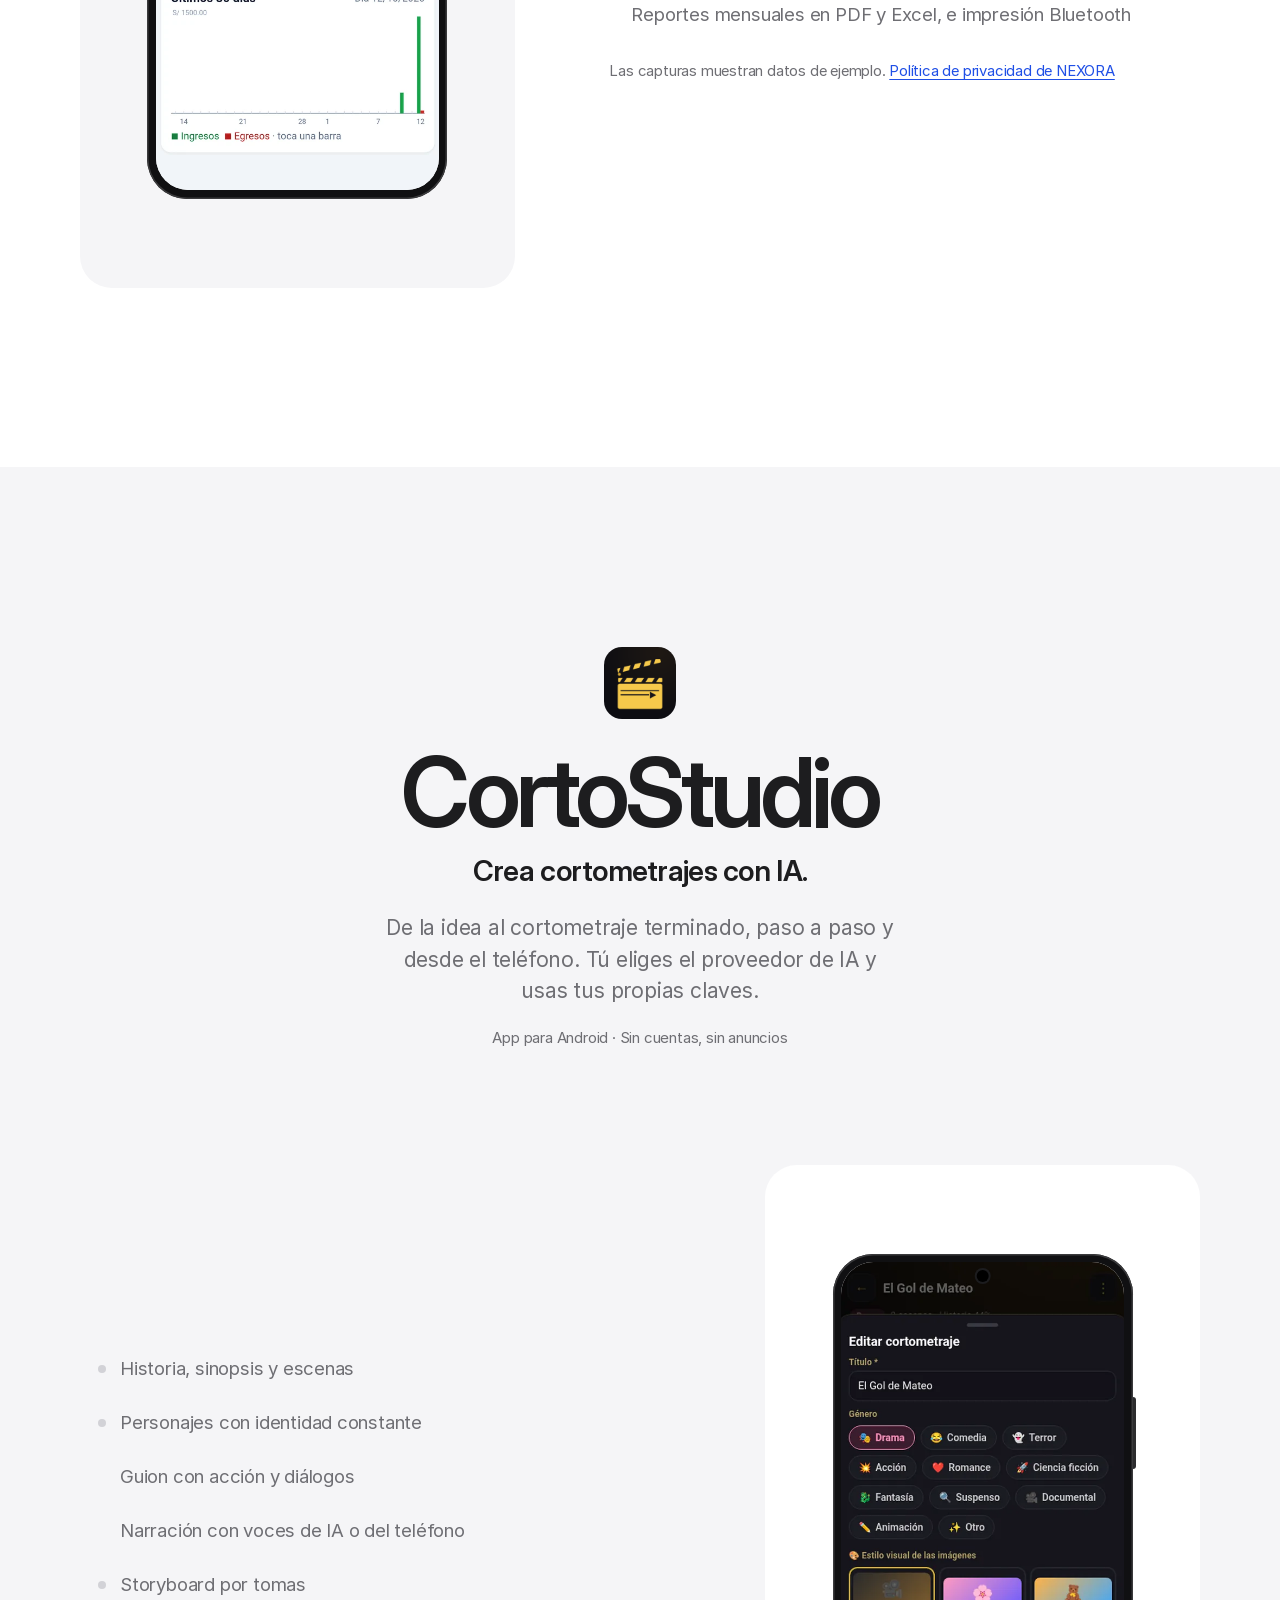
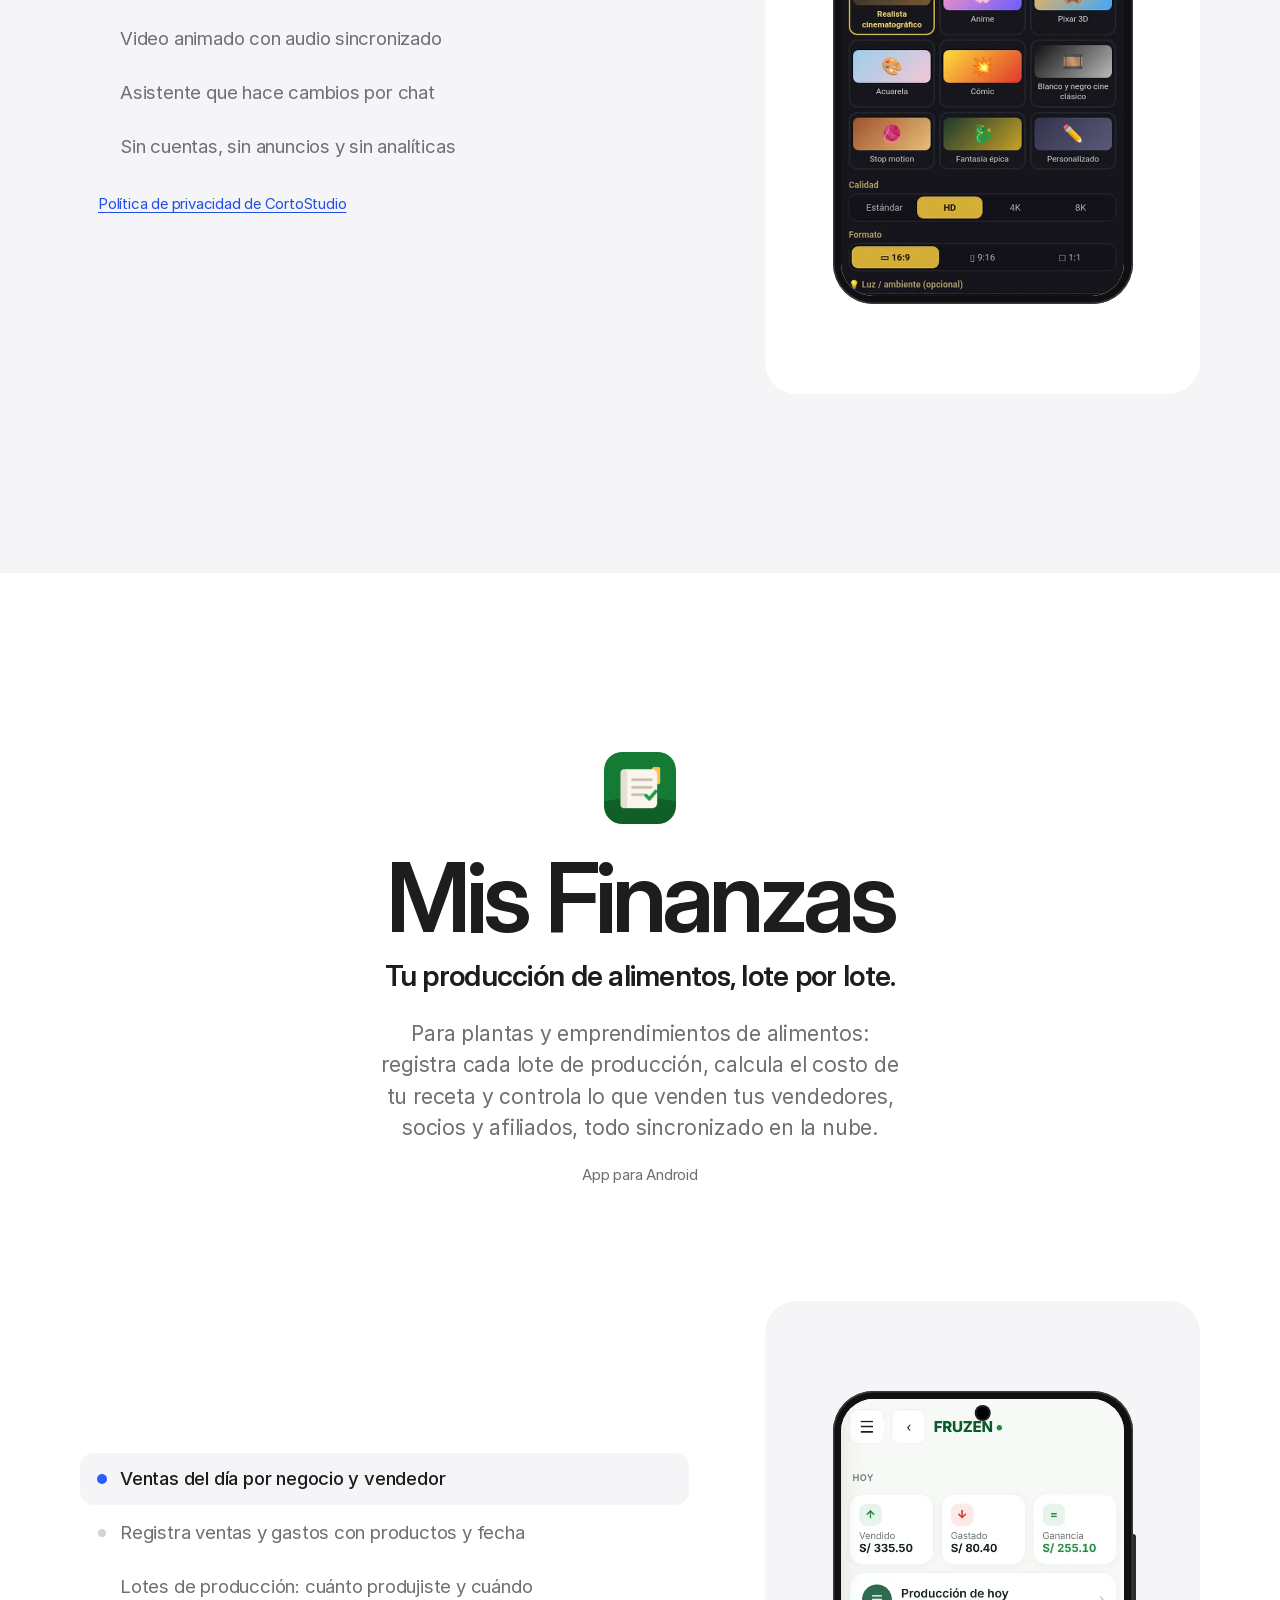
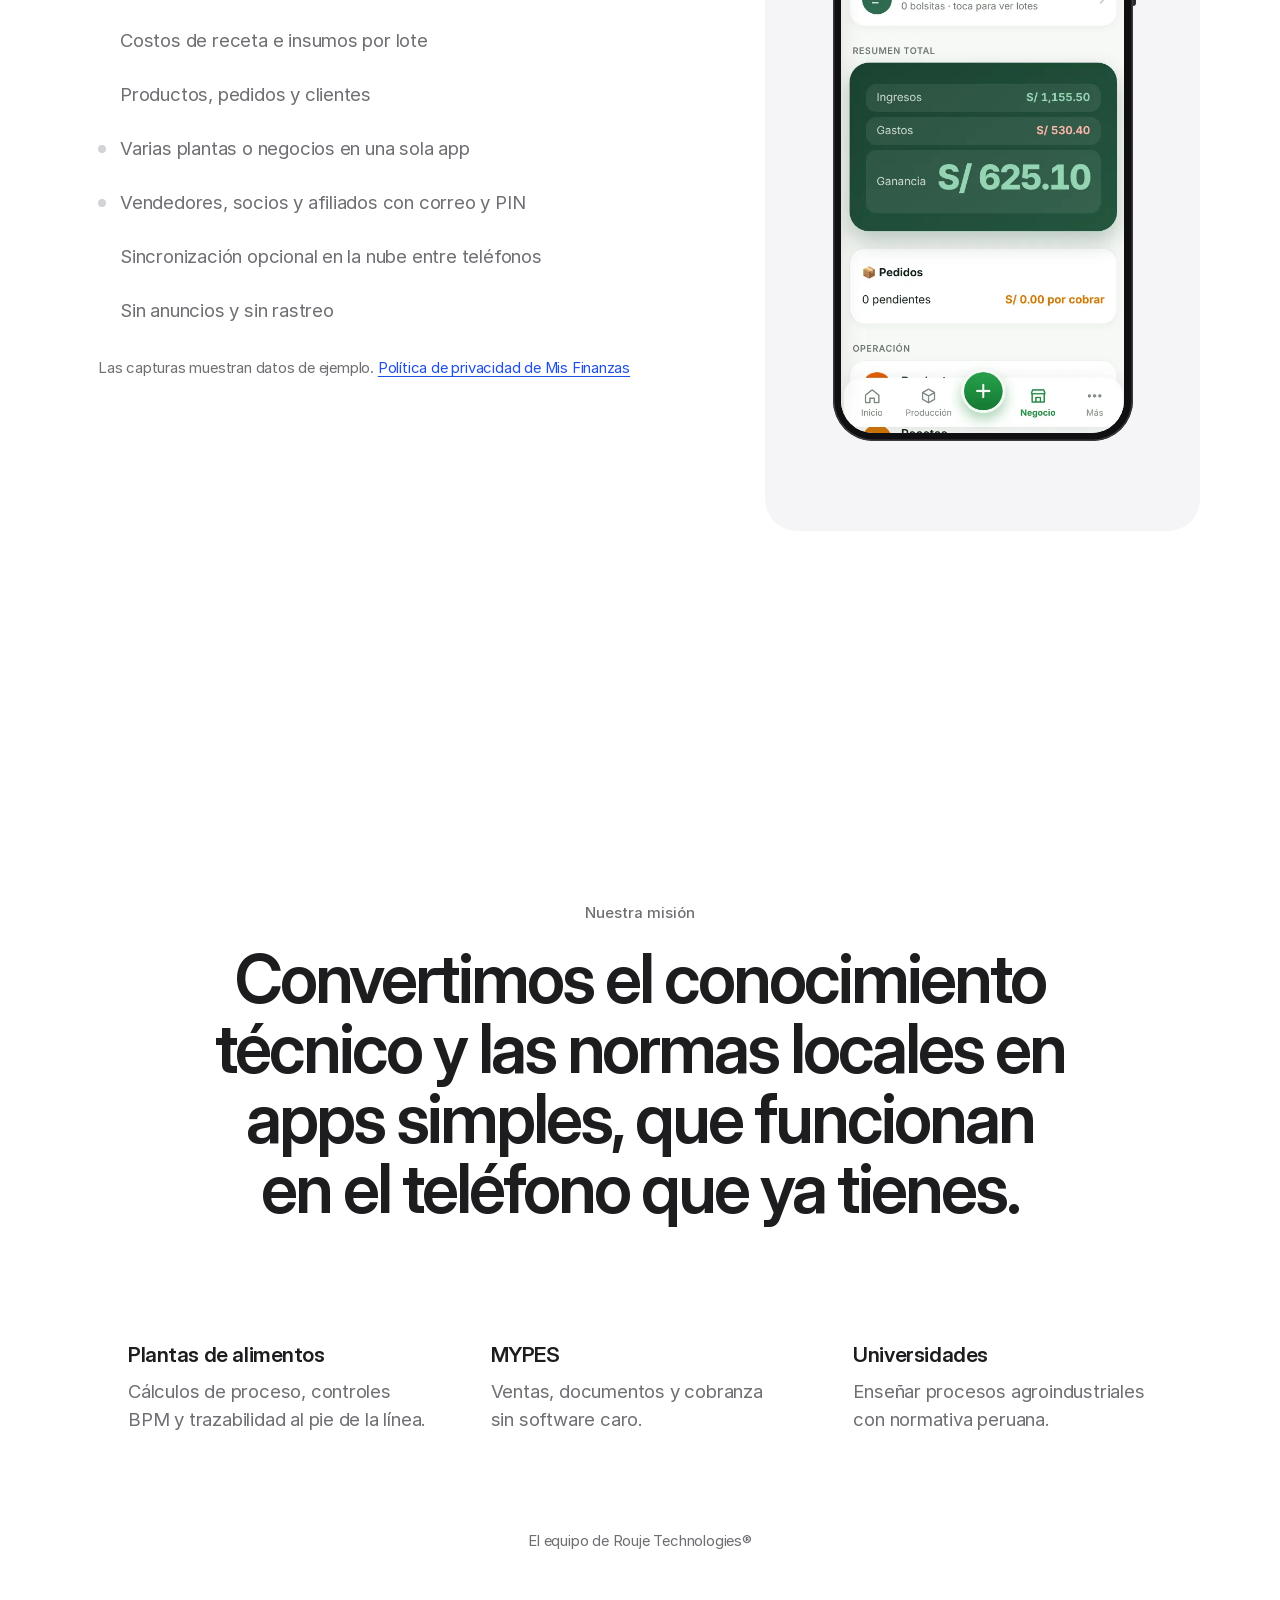
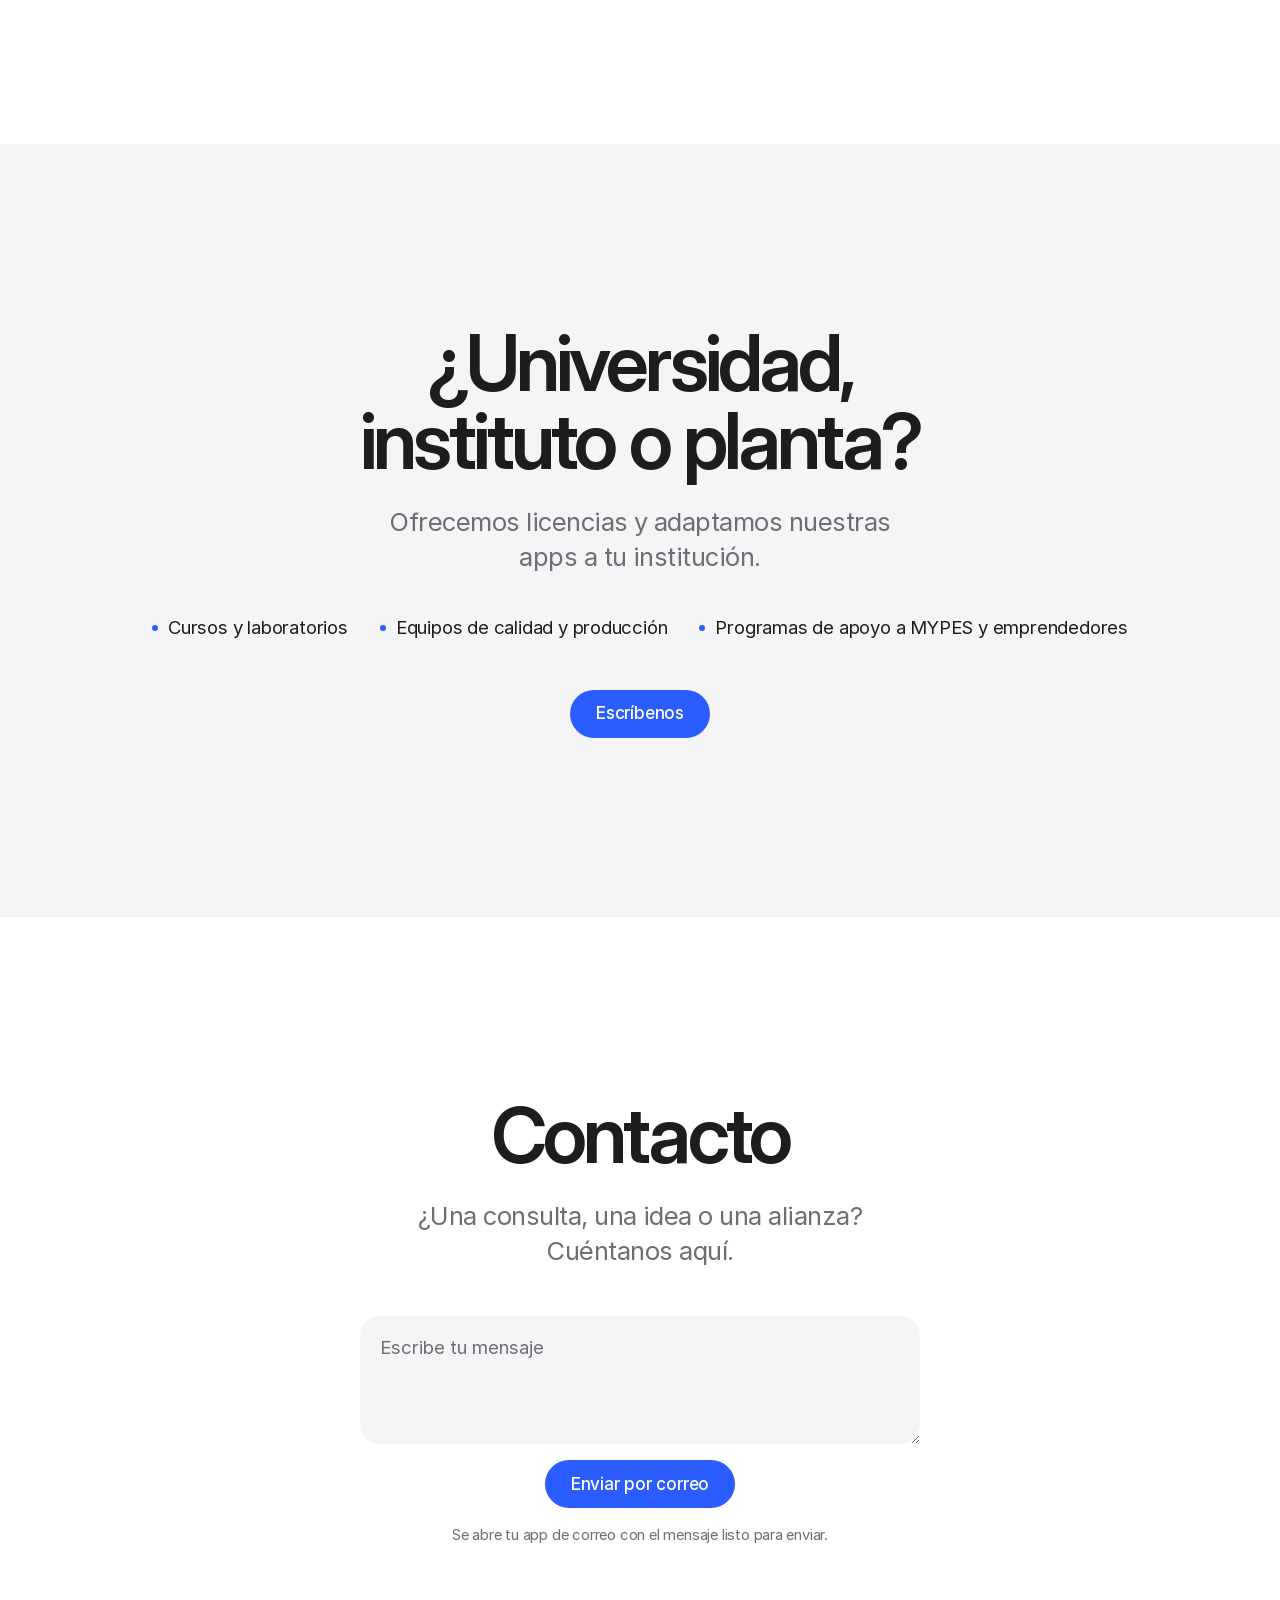
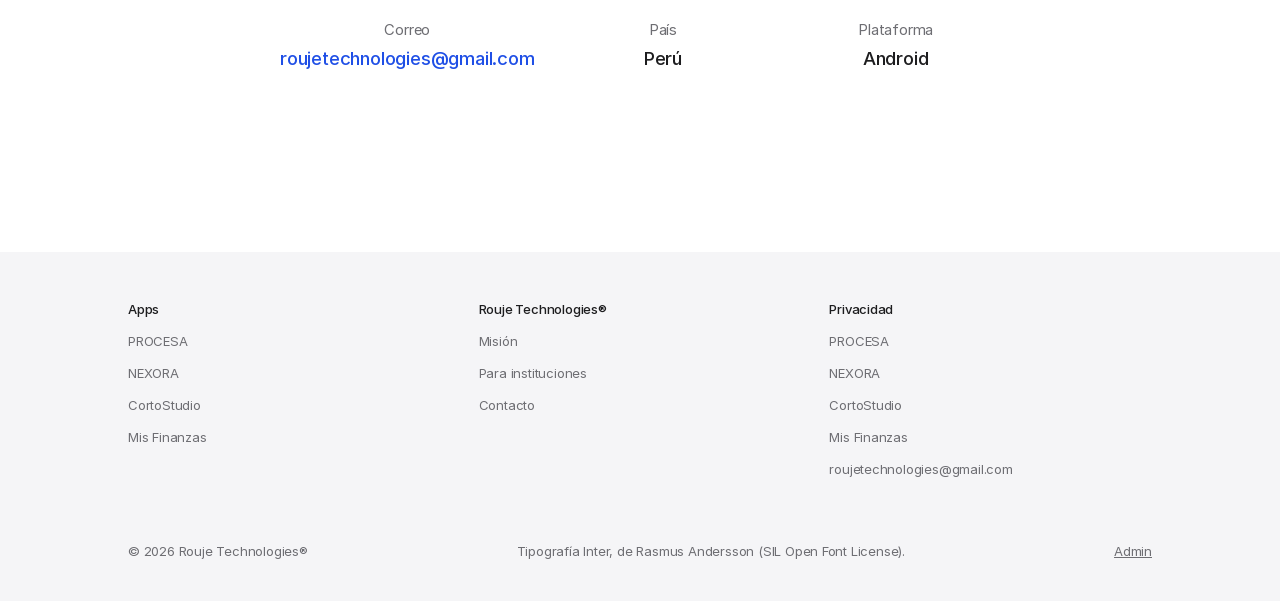
==== commit 3114f163: "Ajusta el panel: alta en un paso, ojito y menú de secciones. Co-authored-by: roujetechnologies <rouj" ====
--- a/index.html
+++ b/index.html
@@ -8,7 +8,7 @@
 <meta name="theme-color" content="#ffffff">
 <link rel="icon" href="assets/favicon.svg" type="image/svg+xml">
 <link rel="preload" href="assets/fonts/InterDisplay-SemiBold.woff2" as="font" type="font/woff2" crossorigin>
-<link rel="stylesheet" href="assets/site.css?v=deck3">
+<link rel="stylesheet" href="assets/site.css?v=deck4">
 </head>
 <body>
 <a class="skip" href="#main">Saltar al contenido</a>
@@ -135,8 +135,8 @@
     <div><p>Rouje Technologies®</p><a href="#mision">Misión</a><a href="#instituciones">Para instituciones</a><a href="#contacto">Contacto</a></div>
     <div><p>Privacidad</p><a href="privacidad-procesa.html">PROCESA</a><a href="privacidad-nexora.html">NEXORA</a><a href="privacidad-cortostudio.html">CortoStudio</a><a href="privacidad-misfinanzas.html">Mis Finanzas</a><a href="mailto:roujetechnologies@gmail.com">roujetechnologies@gmail.com</a></div>
   </nav>
-  <p class="legal-line"><span>© 2026 Rouje Technologies®</span><span>Tipografía Inter, de Rasmus Andersson (SIL Open Font License).</span></p>
+  <p class="legal-line"><span>© 2026 Rouje Technologies®</span><span>Tipografía Inter, de Rasmus Andersson (SIL Open Font License).</span><a href="/admin/">Admin</a></p>
 </div></footer>
-<script src="assets/site.js?v=deck3" defer></script>
+<script src="assets/site.js?v=deck4" defer></script>
 </body>
 </html>
--- a/assets/site.css
+++ b/assets/site.css
@@ -214,3 +214,4 @@
 .stage.deck.live .phone[data-p="0"] { filter: drop-shadow(0 18px 30px rgba(20,30,60,.18)); }
 @media (prefers-reduced-motion: reduce) { .stage.deck .phone { translate: none; } }
 
+.stage.deck { touch-action: pan-y; -webkit-user-select: none; user-select: none; }
